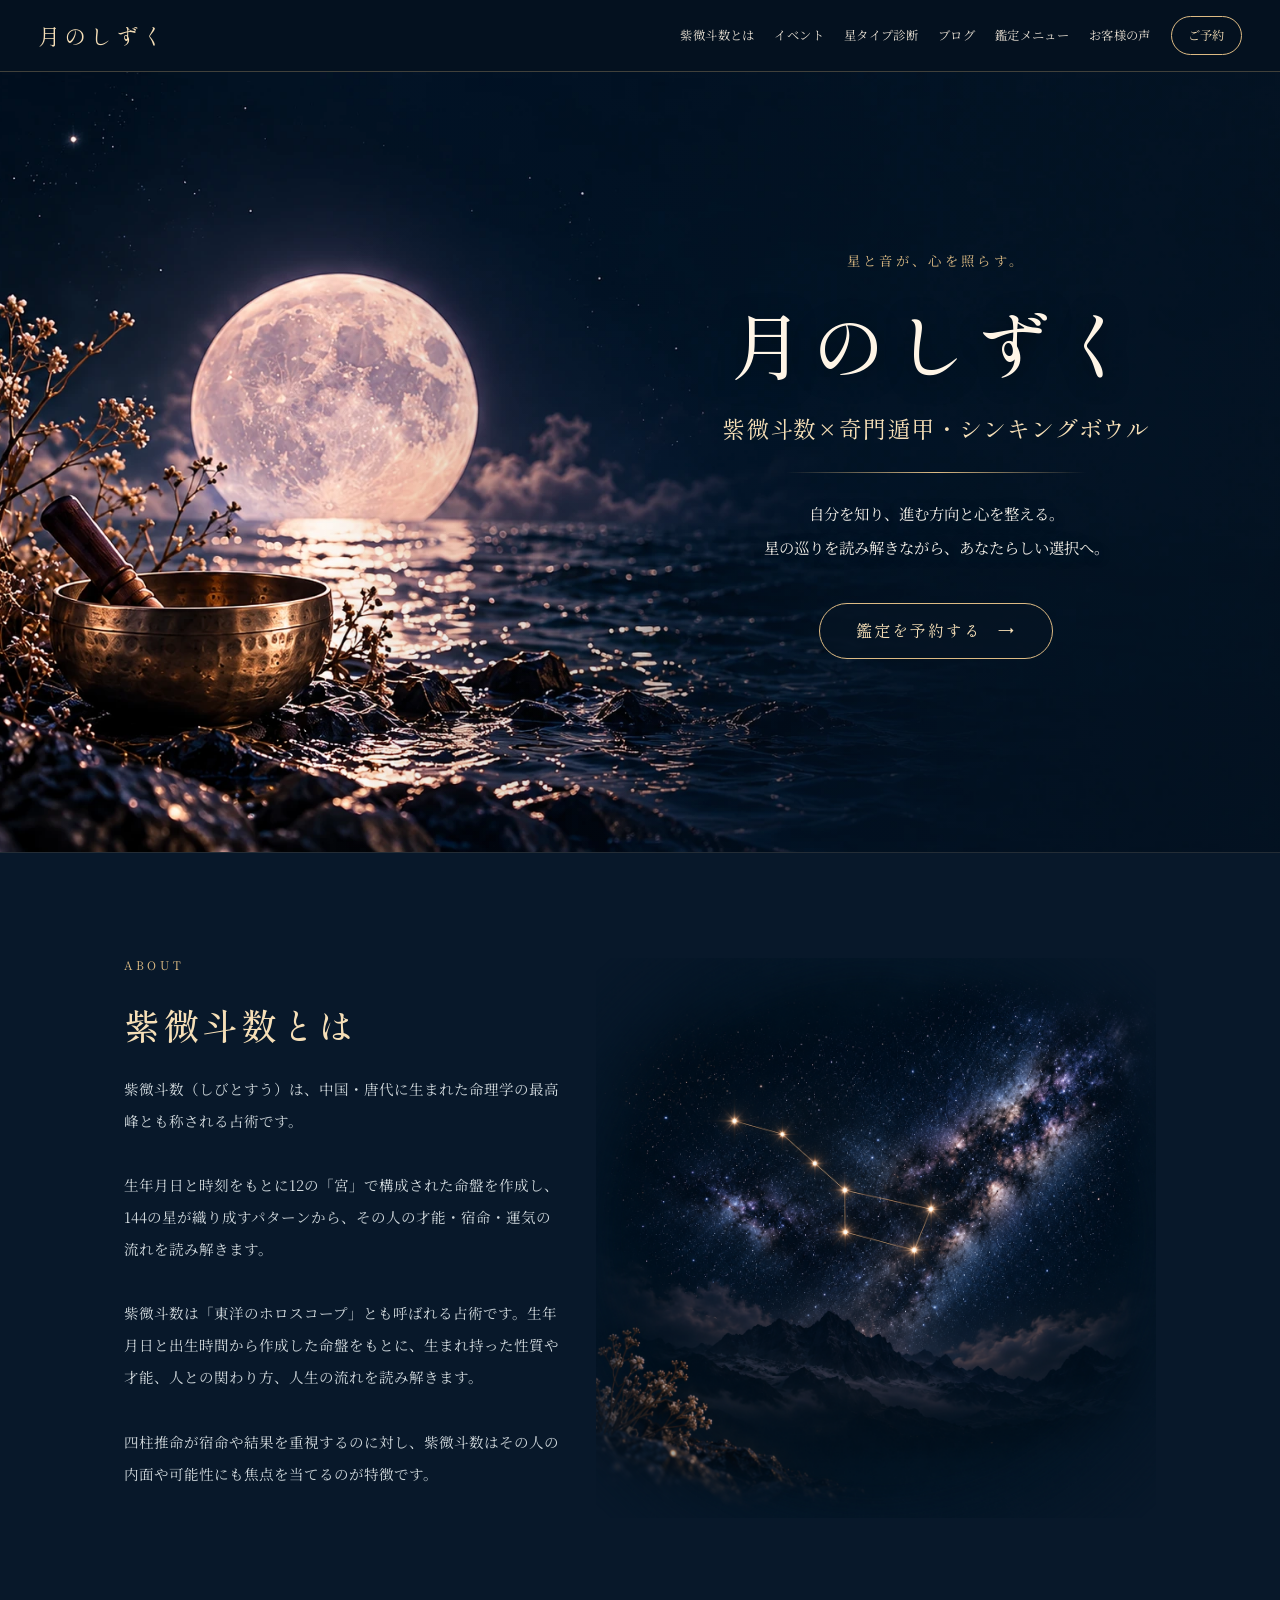
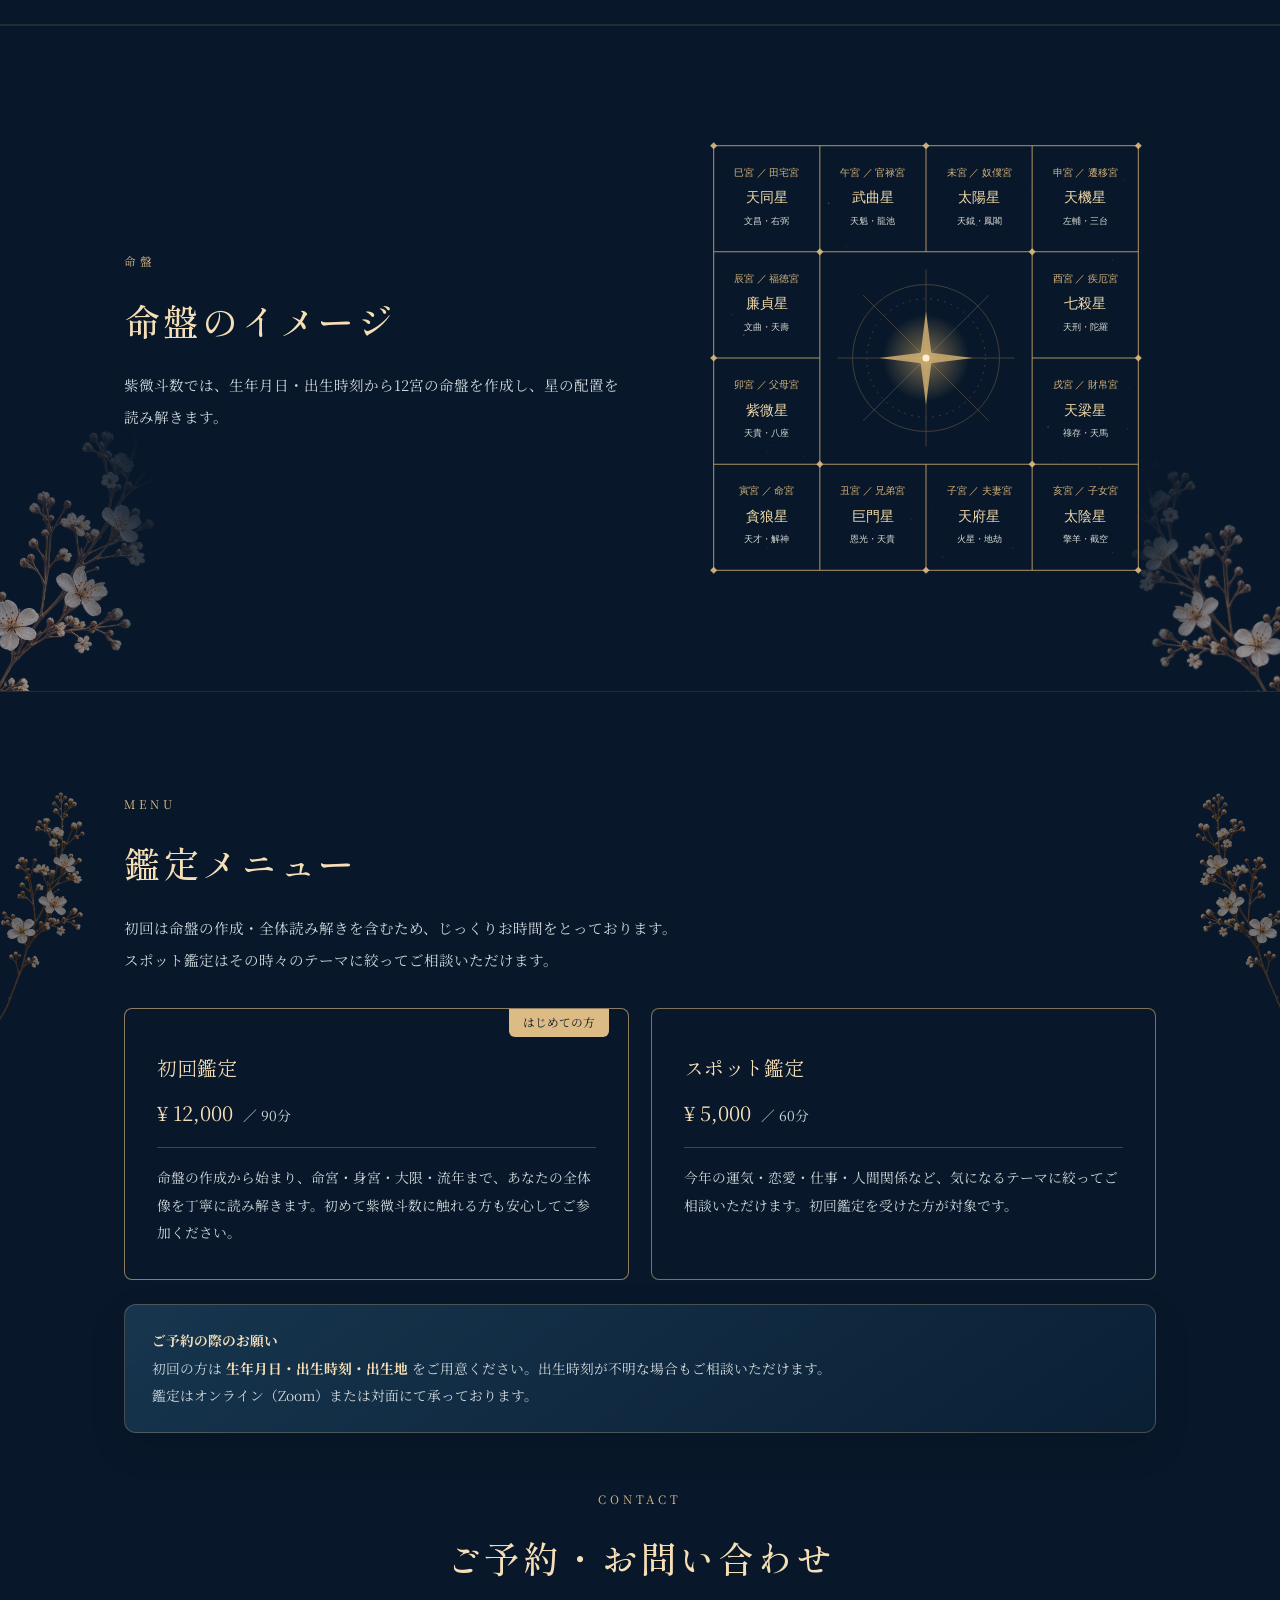
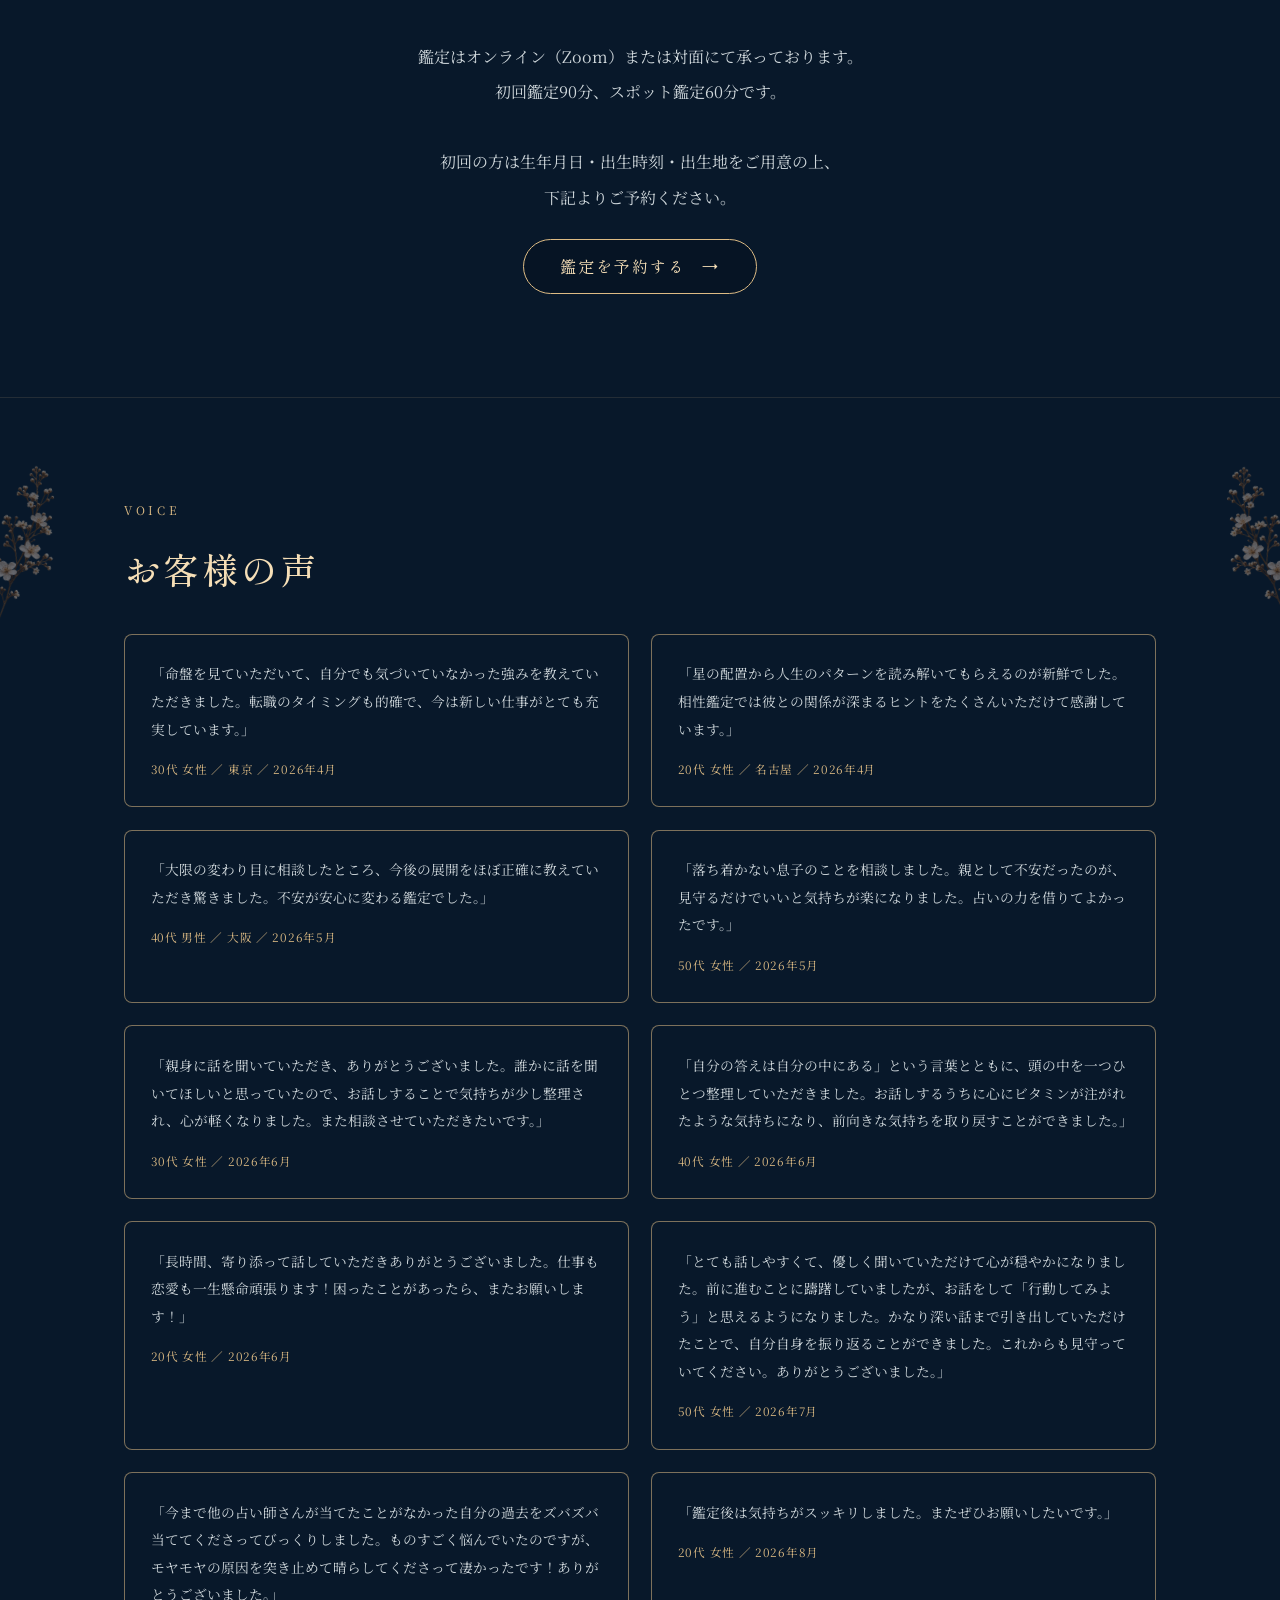
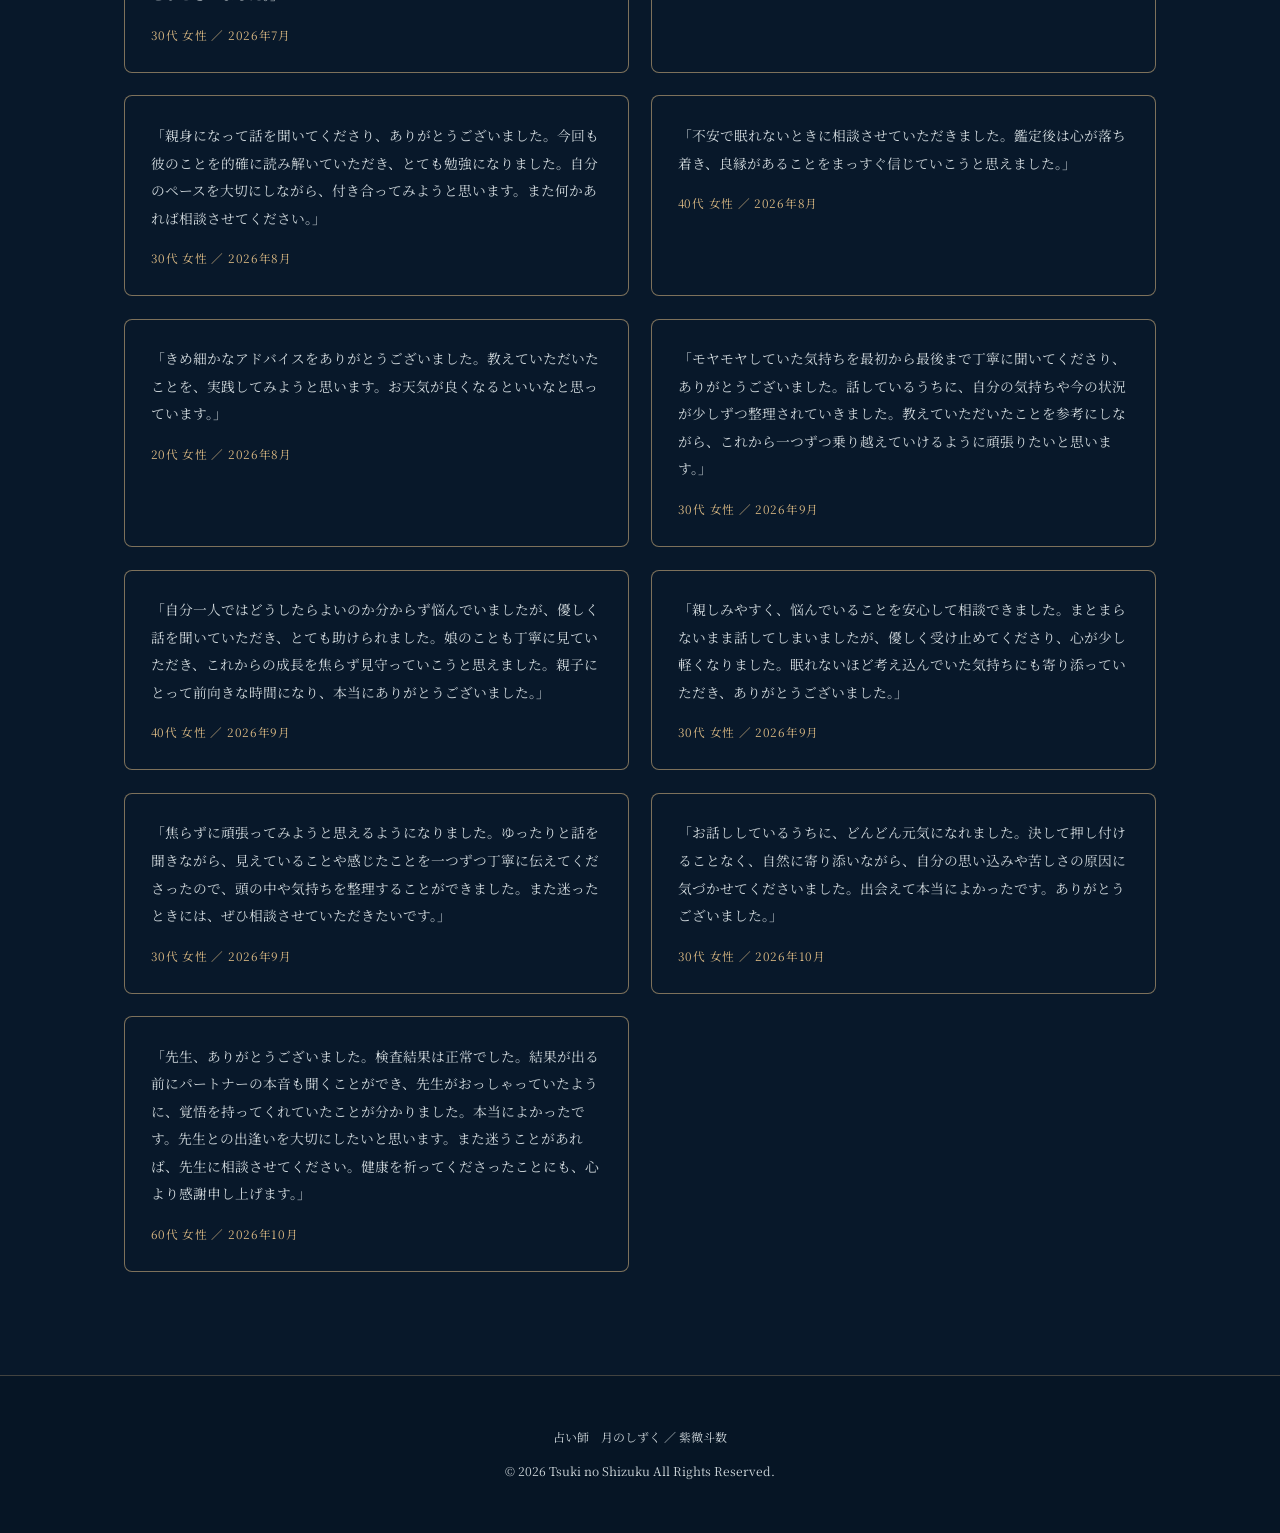
==== index.html @ 69293035 "Add files via upload" ====
<!DOCTYPE html>
<html lang="ja">
<head>
  <meta charset="UTF-8">
  <meta name="viewport" content="width=device-width, initial-scale=1.0">
  <title>月のしずく｜紫微斗数占い師</title>
  <link href="https://fonts.googleapis.com/css2?family=Noto+Serif+JP:wght@300;400;500&family=Shippori+Mincho:wght@400;500;600&display=swap" rel="stylesheet">
  <style id="existing-theme-css">

:root{--navy:#08182a;--navy-2:#0c2036;--navy-3:#102a43;--gold:#ddbb84;--gold-light:#f6dfb7;--text:#f5f1e9;--muted:#d0d8dc;--line:rgba(221,187,132,.28)}
*{box-sizing:border-box}html{scroll-behavior:smooth;scroll-padding-top:88px}body{margin:0;background:var(--navy);color:var(--text);font-family:'Noto Serif JP',serif;line-height:1.85}a{color:inherit}img{max-width:100%}
.nav{position:sticky;top:0;z-index:20;display:flex;align-items:center;justify-content:space-between;gap:2rem;padding:.85rem clamp(1rem,3vw,3.2rem);min-height:72px;background:rgba(5,17,31,.94);backdrop-filter:blur(14px);border-bottom:1px solid var(--line)}.nav-logo{flex:none;font-family:'Shippori Mincho',serif;font-size:1.38rem;letter-spacing:.18em;color:var(--gold-light);text-decoration:none}.nav-links{display:flex;gap:clamp(.7rem,1.55vw,1.8rem);align-items:center}.nav-links a{white-space:nowrap;font-size:.77rem;text-decoration:none;color:#e9e1d4;letter-spacing:.03em}.nav-links a:hover,.nav-links a:focus-visible{color:var(--gold-light)}.nav-links a:last-child{border:1px solid var(--gold);border-radius:50px;padding:.45rem 1rem;color:var(--gold-light)}
.hero{position:relative;min-height:min(780px,calc(100svh - 72px));display:flex;align-items:center;justify-content:flex-end;background:linear-gradient(90deg,transparent 25%,rgba(5,17,30,.12) 44%,rgba(5,17,30,.58) 100%),url('hero-night.webp') 36% center/cover no-repeat;background-color:var(--navy);overflow:hidden}.hero-content{position:relative;width:min(50%,750px);padding:4rem clamp(2rem,5vw,6rem) 5rem 1rem;text-align:center}.hero-eyebrow{font-size:.83rem;letter-spacing:.25em;color:var(--gold);margin:0 0 1.3rem}.site-title{font-family:'Shippori Mincho',serif;font-weight:500;font-size:clamp(2.8rem,5.7vw,5.2rem);letter-spacing:.13em;line-height:1.3;color:#fff5e6;margin:0 0 1.2rem;text-shadow:0 3px 25px rgba(0,0,0,.55)}.hero-subtitle{font-family:'Shippori Mincho',serif;font-size:clamp(1rem,1.8vw,1.5rem);letter-spacing:.04em;color:var(--gold-light);line-height:1.7;margin:0}.hero-rule{height:1px;max-width:300px;margin:1.5rem auto;background:linear-gradient(90deg,transparent,var(--gold),transparent)}.hero-copy{font-size:clamp(.86rem,1.2vw,1.03rem);color:#f3f0e9;line-height:2.2;text-shadow:0 2px 12px #08182a;margin:0}.hero-cta,.contact-btn{display:inline-flex;align-items:center;justify-content:center;gap:1rem;margin-top:2.4rem;min-height:54px;padding:.75rem 2.3rem;border:1px solid var(--gold);border-radius:40px;text-decoration:none;color:var(--gold-light);background:rgba(6,20,35,.78);font-family:'Shippori Mincho',serif;letter-spacing:.12em;transition:background .2s,transform .2s}.hero-cta:hover,.contact-btn:hover{background:#163650;transform:translateY(-2px)}
.page-band{border-top:1px solid rgba(221,187,132,.13);background:var(--navy)}.page-band:nth-of-type(odd){background:var(--navy-2)}.about-bg{border-top:1px solid var(--line);border-bottom:1px solid var(--line);background:linear-gradient(135deg,#0a1d32,#102a43 54%,#0a1d32)}.section{width:min(1080px,100%);margin:auto;padding:clamp(4rem,8vw,7rem) 1.5rem}.section-label{font-size:.73rem;text-transform:uppercase;letter-spacing:.32em;color:var(--gold);margin:0 0 .85rem}.section-title{font-family:'Shippori Mincho',serif;font-weight:500;font-size:clamp(1.6rem,3vw,2.25rem);letter-spacing:.08em;color:var(--gold-light);margin:.2rem 0 1rem}.section-lead{font-size:.91rem;line-height:2.2;color:var(--muted);margin:0 0 2rem}.section[style]{position:relative}.section>img{display:block}.page-band:first-of-type .section{text-align:center;position:relative;isolation:isolate}.page-band:first-of-type .section>img{position:absolute;inset:0;width:100%;height:100%;object-fit:cover;opacity:.16;z-index:-1}.page-band:first-of-type .section a[href*="hoshi_shindan"]{display:inline-block;border:1px solid var(--gold);border-radius:30px;padding:.8rem 2rem;color:var(--gold-light);text-decoration:none}
.about-inner{display:grid;grid-template-columns:1fr 1fr;gap:4rem;align-items:center}.about-inner img{display:block;width:min(100%,440px);margin:auto;border-radius:10px;border:1px solid var(--line);box-shadow:0 20px 50px rgba(0,0,0,.22)}.chart-figure{margin:1.7rem 0 0}.chart-figure img{display:block;width:100%;border-radius:12px;border:1px solid var(--line)}.chart-figure figcaption{font-size:.72rem;color:var(--muted);margin-top:.8rem;text-align:right}
.menu-cards,.testimonials{display:grid;grid-template-columns:repeat(2,minmax(0,1fr));gap:1.4rem}.menu-card,.testimonial,.note-box,.contact-box{background:linear-gradient(145deg,rgba(33,72,101,.62),rgba(11,34,56,.75));border:1px solid var(--line);border-radius:12px;box-shadow:0 14px 38px rgba(0,0,0,.1)}.menu-card{padding:2rem;position:relative}.menu-card.featured{border-color:rgba(221,187,132,.62)}.badge{position:absolute;top:0;right:1.2rem;background:var(--gold);color:var(--navy);padding:.2rem .85rem;border-radius:0 0 6px 6px;font-size:.73rem}.menu-icon{font-size:1.65rem}.menu-name{font-family:'Shippori Mincho',serif;color:var(--gold-light);font-size:1.25rem;margin:.5rem 0}.price-row{display:flex;align-items:baseline;gap:.6rem}.price-num{color:var(--gold-light);font-size:1.25rem}.price-time,.menu-desc,.note-box,.testimonial-text{color:var(--muted);font-size:.86rem;line-height:2}.divider-thin{height:1px;background:var(--line);margin:1rem 0}.note-box{padding:1.4rem 1.7rem;margin-top:1.5rem}.note-box strong{color:var(--gold-light)}.testimonials{margin-top:2rem}.testimonial{padding:1.6rem;border-left:2px solid var(--gold)}.testimonial-text{margin-bottom:1rem}.testimonial-author{font-size:.73rem;letter-spacing:.06em;color:var(--gold)}.contact-box{text-align:center;padding:3rem 1.5rem;margin-top:2rem}.contact-box p{color:var(--muted);line-height:2.2}.contact-btn{margin-top:.5rem}.footer{text-align:center;padding:2.4rem 1rem;background:#061525;border-top:1px solid var(--line);color:var(--muted);font-size:.75rem}
@media(max-width:1050px){.nav{display:block}.nav-links{overflow-x:auto;padding:.6rem 0 .2rem;scrollbar-width:thin}.nav-links a{font-size:.75rem}.hero{min-height:670px}.hero-content{width:54%}}
@media(max-width:700px){.nav{padding:.75rem 1rem}.nav-logo{font-size:1.1rem}.nav-links{gap:1rem}.hero{min-height:740px;align-items:flex-end;background:linear-gradient(0deg,#07192d 0%,rgba(7,25,45,.88) 28%,rgba(7,25,45,.07) 67%),url('hero-night.webp') 26% top/auto 68% no-repeat;background-color:#081a2c}.hero-content{width:100%;padding:0 1.2rem 3.2rem}.site-title{font-size:2.8rem}.hero-subtitle{font-size:1.05rem}.hero-copy br{display:none}.about-inner{grid-template-columns:1fr;gap:1rem}.menu-cards,.testimonials{grid-template-columns:1fr}.section{padding:4.5rem 1.25rem}}
@media(prefers-reduced-motion:reduce){html{scroll-behavior:auto}*,*::before,*::after{transition:none!important}}

/* Five visual anchors share the same night-blue canvas and restrained gold. */
.page-band,.page-band:nth-of-type(odd),.about-bg{background:#08182a}
.about-bg{border-top:1px solid rgba(221,187,132,.13);border-bottom:1px solid rgba(221,187,132,.13)}
.about-inner img{border:0;border-radius:0;box-shadow:none;background:transparent;
  -webkit-mask-image:radial-gradient(ellipse 70% 68% at center,#000 64%,transparent 100%);
  mask-image:radial-gradient(ellipse 70% 68% at center,#000 64%,transparent 100%)}
.meihai-art{background:transparent;border:0;box-shadow:none}
.menu-contact{margin-top:3.5rem}
.menu-contact>.section-label,.menu-contact>.section-title{text-align:center}
.menu-contact .contact-box{background:transparent;border:0;box-shadow:none;margin-top:.5rem;padding:1rem 1.5rem 0}
.menu-card{background:var(--navy);border:1px solid rgba(221,187,132,.55);border-radius:8px;box-shadow:none}
.menu-icon{display:none}
.testimonial{background:var(--navy);border:1px solid rgba(221,187,132,.55);border-radius:8px;box-shadow:none}
#menu,#voice{position:relative;isolation:isolate;overflow:hidden}
#menu .section,#voice .section{position:relative;z-index:1}
#menu::before,#menu::after,#voice::before,#voice::after{content:"";position:absolute;top:6rem;width:145px;height:230px;background:url('blog-floral-overlay.png') center bottom/contain no-repeat;opacity:.48;pointer-events:none;z-index:0}
#menu::before,#voice::before{left:-42px;transform:rotate(-14deg)}
#menu::after,#voice::after{right:-45px;transform:scaleX(-1) rotate(-12deg)}
#voice::before,#voice::after{top:4rem;width:110px;height:175px;opacity:.4}
@media(max-width:700px){.hero{background-color:#08182a}}

/* Events: same navy canvas, restrained floral edges and fine gold. */
.page-hero{position:relative;isolation:isolate;overflow:hidden;min-height:310px;display:flex;flex-direction:column;align-items:center;justify-content:center;text-align:center;padding:4rem 1.5rem 3.5rem;background:#08182a;border-bottom:1px solid rgba(221,187,132,.16)}
.page-hero::before,.page-hero::after{content:"";position:absolute;bottom:-45px;width:135px;height:205px;background:url('blog-floral-overlay.png') center bottom/contain no-repeat;opacity:.48;z-index:-1;pointer-events:none}
.page-hero::before{left:-32px;transform:rotate(-14deg)}
.page-hero::after{right:-34px;transform:scaleX(-1) rotate(-12deg)}
.page-hero .page-label{margin:0 0 .6rem;font-size:.7rem;letter-spacing:.35em;color:var(--gold)}
.page-hero .page-title{margin:0;font-family:'Shippori Mincho',serif;font-size:clamp(1.9rem,4vw,2.6rem);font-weight:500;letter-spacing:.13em;color:var(--gold-light)}
.page-divider{width:80px;height:1px;margin:1.3rem auto 0;background:linear-gradient(90deg,transparent,var(--gold),transparent)}
.idou-section,.guest-section{background:#08182a}
.idou-section{border-bottom:1px solid rgba(221,187,132,.14)}
.section-wrap{width:min(980px,100%);margin:auto;padding:clamp(3.5rem,7vw,6rem) 1.5rem}
.category-label{font-size:.75rem;letter-spacing:.2em;color:var(--gold);margin-bottom:1.1rem}
.idou-heading{font-family:'Shippori Mincho',serif;font-size:clamp(1.35rem,3vw,2rem);font-weight:500;color:var(--gold-light);margin:.2rem 0 1.2rem}
.idou-sub{color:var(--muted);font-size:.89rem;line-height:2.2;margin:0 0 2rem}
.event-card,.guest-card{position:relative;background:transparent;border:1px solid rgba(221,187,132,.55);border-radius:8px;padding:clamp(1.4rem,4vw,2.5rem);margin:0 0 2rem;box-shadow:none}
.event-card-badge{display:inline-block;padding:.2rem .8rem;border:1px solid var(--line);color:var(--gold-light);font-size:.73rem;margin-bottom:1.4rem}
.event-grid{display:grid;grid-template-columns:minmax(175px,.7fr) minmax(0,1.3fr);gap:2rem}
.event-info-title,.event-menu-title,.guest-meta .ml{font-size:.72rem;letter-spacing:.14em;color:var(--gold)}
.highlight-date{font-family:'Shippori Mincho',serif;color:var(--gold-light);font-size:clamp(1.3rem,2.8vw,1.8rem);line-height:1.75;margin-top:.5rem}
.highlight-date span{font-size:.8em}
.event-info-list{list-style:none;margin:.5rem 0 0;padding:0}
.event-info-list li,.guest-meta-item{display:flex;gap:1rem;padding:.45rem 0;border-bottom:1px solid rgba(221,187,132,.15);font-size:.83rem;line-height:1.75}
.event-info-list .label,.guest-meta .ml{min-width:4.2rem;flex:none;color:var(--gold)}
.event-info-list .value,.guest-meta .mv{color:var(--muted)}
.event-img{margin-top:1.7rem}
.event-img img{display:block;max-width:min(100%,560px);height:auto;margin:auto;border:0}
.contact-row{display:flex;flex-wrap:wrap;gap:1.4rem;margin-top:2rem;border-top:1px solid var(--line);padding-top:1.3rem}
.contact-item{display:flex;flex-direction:column;gap:.15rem;font-size:.83rem;overflow-wrap:anywhere}
.ci-label{color:var(--gold);font-size:.68rem;letter-spacing:.14em}
.contact-item a{color:var(--gold-light)}
.guest-event-name{font-family:'Shippori Mincho',serif;font-size:clamp(1.18rem,2.4vw,1.55rem);color:var(--gold-light);line-height:1.6}
.guest-event-sub{font-size:.8rem;color:var(--muted);margin:.3rem 0 1.4rem}
.guest-meta{display:grid;grid-template-columns:repeat(2,minmax(0,1fr));gap:0 2rem;margin-bottom:1.4rem}
.event-menu-box{border-top:1px solid rgba(221,187,132,.33);border-bottom:1px solid rgba(221,187,132,.33);padding:1rem 0;margin:1.5rem 0}
.event-menu-title{margin-bottom:.65rem}
.event-menu-row{display:flex;align-items:baseline;justify-content:space-between;gap:1rem;padding:.42rem 0;border-top:1px solid rgba(221,187,132,.12);font-size:.85rem;color:var(--muted)}
.event-menu-row span:last-child{white-space:nowrap;color:var(--gold-light)}
.event-menu-row.highlight span{color:var(--gold-light)}
@media(max-width:700px){#menu::before,#menu::after,#voice::before,#voice::after{width:75px;height:120px;top:5rem;opacity:.34}#menu::before,#voice::before{left:-35px}#menu::after,#voice::after{right:-35px}.page-hero{min-height:245px}.page-hero::before,.page-hero::after{width:75px;height:120px;bottom:-25px;opacity:.34}.event-grid,.guest-meta{grid-template-columns:1fr}.event-grid{gap:1.4rem}.guest-meta-item{padding:.35rem 0}.event-menu-row{font-size:.78rem}}

/* ブログ用 */
.insta-banner{max-width:860px;margin:0 auto 2rem;padding:0}.insta-inner{display:flex;align-items:center;justify-content:space-between;border:1px solid var(--line);background:rgba(221,187,132,.04);padding:1rem 1.5rem;gap:1rem;border-radius:8px}.insta-left{display:flex;align-items:center;gap:1rem}.insta-icon{font-size:1.4rem}.insta-text strong{color:var(--gold-light);font-size:.85rem;display:block;margin-bottom:.2rem}.insta-text p{font-size:.78rem;color:var(--muted);line-height:1.7;margin:0}.insta-btn{display:inline-block;padding:.5rem 1.2rem;border:1px solid var(--gold);border-radius:30px;color:var(--gold-light);font-family:'Shippori Mincho',serif;font-size:.75rem;letter-spacing:.15em;text-decoration:none;white-space:nowrap;background:rgba(221,187,132,.06);transition:all .3s}.insta-btn:hover{background:rgba(221,187,132,.15)}.insta-sub{margin-top:.8rem;padding:.8rem 1.5rem;border:1px solid var(--line);border-top:none;background:rgba(221,187,132,.03);border-radius:0 0 8px 8px;font-size:.72rem;color:rgba(208,216,220,.6)}.insta-sub a{color:rgba(221,187,132,.6);text-decoration:none}.insta-sub a:hover{color:var(--gold)}
.articles{max-width:860px;margin:0 auto;padding:0 0 clamp(4rem,8vw,6rem)}.article-card{border-bottom:1px solid rgba(221,187,132,.13);padding:2.2rem 0;cursor:pointer;transition:all .3s;display:grid;grid-template-columns:1fr auto;gap:1rem;align-items:start}.article-card:first-child{border-top:1px solid rgba(221,187,132,.13)}.article-card:hover .card-title{color:var(--gold-light)}.article-card:hover .card-arrow{opacity:1;transform:translateX(4px)}.card-no{font-size:.65rem;color:var(--gold);letter-spacing:.3em;margin-bottom:.6rem}.card-title{font-family:'Shippori Mincho',serif;font-size:clamp(1rem,2.5vw,1.15rem);color:var(--muted);letter-spacing:.08em;margin-bottom:.7rem;transition:color .3s;line-height:1.6}.card-excerpt{font-size:.8rem;line-height:2;color:rgba(208,216,220,.7)}.card-arrow{font-size:1rem;color:var(--gold);opacity:.4;transition:all .3s;margin-top:.4rem}.card-tag{display:inline-block;font-size:.6rem;letter-spacing:.15em;color:var(--gold);border:1px solid rgba(221,187,132,.3);padding:2px 8px;margin-right:4px;margin-top:.8rem;border-radius:3px}
.article-page{max-width:680px;margin:0 auto;padding:3rem 1.5rem clamp(4rem,8vw,6rem)}.back-btn{display:inline-flex;align-items:center;gap:.4rem;font-size:.75rem;color:var(--gold);letter-spacing:.15em;cursor:pointer;margin-bottom:3rem;border:none;background:none}.article-no{font-size:.65rem;color:var(--gold);letter-spacing:.35em;margin-bottom:1rem}.article-title{font-family:'Shippori Mincho',serif;font-size:clamp(1.3rem,4vw,1.8rem);color:var(--gold-light);letter-spacing:.1em;line-height:1.6;margin-bottom:1rem;font-weight:500}.article-date{font-size:.7rem;color:rgba(221,187,132,.6);letter-spacing:.2em;margin-bottom:3rem;padding-bottom:2rem;border-bottom:1px solid rgba(221,187,132,.15)}.article-body h2{font-family:'Shippori Mincho',serif;font-size:1.05rem;color:var(--gold-light);letter-spacing:.08em;margin:2.5rem 0 1rem;font-weight:500;padding-left:.8rem;border-left:2px solid var(--gold)}.article-body p{font-size:.88rem;line-height:2.4;color:var(--muted);margin-bottom:1rem}.item{margin-bottom:1.5rem}.item-no{font-size:.72rem;color:var(--gold);letter-spacing:.15em;margin-bottom:.3rem}.item-title{font-family:'Shippori Mincho',serif;font-size:.95rem;color:var(--gold-light);margin-bottom:.5rem}.article-footer{margin-top:4rem;padding-top:2rem;border-top:1px solid rgba(221,187,132,.15)}.article-tags span{display:inline-block;font-size:.6rem;letter-spacing:.15em;color:var(--gold);border:1px solid rgba(221,187,132,.3);padding:3px 10px;margin-right:6px;margin-bottom:1.5rem;border-radius:3px}.next-article{background:rgba(221,187,132,.04);border:1px solid var(--line);border-radius:8px;padding:1.5rem;cursor:pointer;transition:all .3s;margin-bottom:2rem}.next-article:hover{background:rgba(221,187,132,.08)}.next-label{font-size:.62rem;color:var(--gold);letter-spacing:.3em;margin-bottom:.5rem}.next-title{font-family:'Shippori Mincho',serif;font-size:.95rem;color:var(--muted)}.cta-box{text-align:center;border:1px solid var(--line);padding:2rem;background:rgba(221,187,132,.03);border-radius:8px}.cta-box p{font-size:.82rem;color:var(--muted);line-height:2;margin-bottom:1.2rem}.cta-btn{display:inline-block;padding:.75rem 2rem;border:1px solid var(--gold);border-radius:30px;color:var(--gold-light);font-family:'Shippori Mincho',serif;font-size:.82rem;letter-spacing:.2em;text-decoration:none;background:rgba(221,187,132,.06);transition:all .3s}.cta-btn:hover{background:rgba(221,187,132,.15)}
/* 予約フォーム用 */
.wrap{max-width:660px;margin:0 auto;padding:clamp(3rem,6vw,5rem) 1.5rem clamp(4rem,8vw,6rem)}.page-label{font-size:.7rem;letter-spacing:.5em;color:var(--gold);text-transform:uppercase;margin-bottom:1rem}.page-title{font-family:'Shippori Mincho',serif;font-size:clamp(1.4rem,4vw,2rem);color:var(--gold-light);letter-spacing:.1em;margin-bottom:.8rem}.divider-form{width:60px;height:1px;background:linear-gradient(to right,var(--gold),transparent);margin:1.5rem 0 2rem}.page-desc{font-size:.85rem;line-height:2.2;color:var(--muted);margin-bottom:2.5rem}
.form-group{margin-bottom:1.8rem}.form-label{display:block;font-size:.78rem;color:var(--gold);letter-spacing:.2em;margin-bottom:.6rem}.required{color:#e07070;font-size:.65rem;margin-left:.4rem}.form-input,.form-select,.form-textarea{width:100%;background:rgba(255,255,255,.03);border:1px solid rgba(221,187,132,.22);color:var(--text);font-family:'Noto Serif JP',serif;font-size:.88rem;padding:.9rem 1rem;outline:none;transition:border-color .3s;-webkit-appearance:none;border-radius:4px}.form-input:focus,.form-select:focus,.form-textarea:focus{border-color:var(--gold)}.form-textarea{resize:vertical;min-height:120px;line-height:1.8}.form-note{font-size:.72rem;color:rgba(208,216,220,.6);margin-top:.6rem;letter-spacing:.05em}
.radio-group{display:flex;gap:1rem;flex-wrap:wrap}.radio-label{display:flex;align-items:center;gap:.5rem;cursor:pointer;font-size:.85rem;color:var(--muted)}.radio-label input{display:none}.radio-custom{width:16px;height:16px;border:1px solid rgba(221,187,132,.4);border-radius:50%;position:relative;flex-shrink:0;transition:border-color .3s}.radio-label input:checked + .radio-custom{border-color:var(--gold)}.radio-label input:checked + .radio-custom::after{content:'';position:absolute;top:3px;left:3px;width:8px;height:8px;background:var(--gold);border-radius:50%}.radio-label input:checked ~ span{color:var(--gold-light)}
.birth-grid{display:grid;grid-template-columns:1fr 1fr 1fr;gap:.8rem}
.submit-btn{width:100%;padding:1.1rem;border:1px solid var(--gold);border-radius:40px;background:rgba(221,187,132,.08);color:var(--gold-light);font-family:'Shippori Mincho',serif;font-size:.95rem;letter-spacing:.25em;cursor:pointer;transition:all .3s}.submit-btn:hover{background:rgba(221,187,132,.18);transform:translateY(-1px)}.submit-btn:disabled{opacity:.6;cursor:not-allowed}

</style>
  <style>
    .meihai-art { display: block; width: 100%; height: auto; background: transparent; margin: 1.5rem 0 .5rem; }
  </style>
  <style>
    .meihai-grid .cell-palace { color: #d9b979; }
    .meihai-grid .main-star,
    .meihai-grid .center-logo-text { color: #f0d8a8; }
  </style>

  <style id="hero-image-fix">
    .hero { background-image: linear-gradient(90deg, transparent 25%, rgba(5,17,30,.12) 44%, rgba(5,17,30,.58) 100%), url("hero-night.webp") !important; }
  </style>
  <style id="meihai-layout-only">
    #meihai { position: relative; overflow: hidden; background: #08182a; }
    #meihai::before, #meihai::after { content: ""; position: absolute; bottom: -105px; background: url('blog-floral-overlay.png') center / contain no-repeat; opacity: .58; mix-blend-mode: screen; -webkit-mask-image: radial-gradient(ellipse at bottom, #000 32%, transparent 78%); mask-image: radial-gradient(ellipse at bottom, #000 32%, transparent 78%); pointer-events: none; }
    #meihai::before { left: -105px; width: 290px; height: 410px; }
    #meihai::after { right: -80px; width: 255px; height: 365px; transform: scaleX(-1); }
    @media (max-width: 700px) { #meihai::before { left: -65px; width: 150px; height: 230px; bottom: -65px; } #meihai::after { right: -60px; width: 135px; height: 210px; bottom: -65px; } }
    #meihai .meihai-layout { display: grid; grid-template-columns: minmax(0, 1fr) minmax(300px, 460px); gap: clamp(2rem, 6vw, 5rem); align-items: center; position: relative; z-index: 1; }
    #meihai .meihai-copy { max-width: 500px; }
    #meihai .meihai-art { display: block; width: 100%; max-width: 460px; height: auto; margin: 0; border: 0; box-shadow: none; background: transparent; }
    @media (max-width: 700px) { #meihai .meihai-layout { grid-template-columns: 1fr; gap: 1.3rem; } #meihai .meihai-art { width: min(100%, 430px); margin: 0 auto; } }
  </style>
  <style id="hokuto-size-only">
    @media (min-width:701px) {
      .about-inner { grid-template-columns:minmax(0,.88fr) minmax(0,1.12fr); gap:2rem; }
      .about-inner img { width:100%; max-width:600px; }
    }
    @media (max-width:700px) { .about-inner img { width:min(100%,520px); } }
  </style>
</head>
<body>

<nav class="nav">
  <a class="nav-logo" href="index.html">月のしずく</a>
  <div class="nav-links">
    <a href="#about">紫微斗数とは</a>
    <a href="event.html">イベント</a>
    <a href="hoshi_shindan.html">星タイプ診断</a>
    <a href="blog.html">ブログ</a>
    <a href="#menu">鑑定メニュー</a>
    <a href="#voice">お客様の声</a>
    <a href="yoyaku.html">ご予約</a>
  </div>
</nav>

<section class="hero"><div class="hero-content"><p class="hero-eyebrow">星と音が、心を照らす。</p><h1 class="site-title">月のしずく</h1><p class="hero-subtitle">紫微斗数×奇門遁甲・シンキングボウル</p><div class="hero-rule" aria-hidden="true"></div><p class="hero-copy">自分を知り、進む方向と心を整える。<br>星の巡りを読み解きながら、あなたらしい選択へ。</p><a class="hero-cta" href="yoyaku.html">鑑定を予約する <span aria-hidden="true">→</span></a></div></section>

<div class="page-band" hidden></div>

<div class="about-bg" id="about">
  <div class="section about-inner">
    <div>
      <p class="section-label">About</p>
      <h2 class="section-title">紫微斗数とは</h2>
      <p class="section-lead">紫微斗数（しびとすう）は、中国・唐代に生まれた命理学の最高峰とも称される占術です。<br><br>生年月日と時刻をもとに12の「宮」で構成された命盤を作成し、144の星が織り成すパターンから、その人の才能・宿命・運気の流れを読み解きます。<br><br>紫微斗数は「東洋のホロスコープ」とも呼ばれる占術です。生年月日と出生時間から作成した命盤をもとに、生まれ持った性質や才能、人との関わり方、人生の流れを読み解きます。<br><br>四柱推命が宿命や結果を重視するのに対し、紫微斗数はその人の内面や可能性にも焦点を当てるのが特徴です。</p>
    </div>
    <div>
      <img src="hokuto-star-v2.png" alt="紺色の夜空に描かれた北斗星の装飾画像" loading="lazy">
    </div>
  </div>
</div>

<div class="page-band" id="meihai">
  <div class="section meihai-layout">
    <div class="meihai-copy">
      <p class="section-label">命盤</p>
      <h2 class="section-title">命盤のイメージ</h2>
      <p class="section-lead">紫微斗数では、生年月日・出生時刻から12宮の命盤を作成し、星の配置を読み解きます。</p>
    </div>
    <img class="meihai-art" src="meihai-ornate.svg" alt="月のしずく 紫微斗数の12宮命盤イメージ" loading="lazy">
  </div>
</div>

<div id="menu" class="page-band">
  <div class="section">
    <p class="section-label">Menu</p>
    <h2 class="section-title">鑑定メニュー</h2>
    <p class="section-lead">初回は命盤の作成・全体読み解きを含むため、じっくりお時間をとっております。<br>スポット鑑定はその時々のテーマに絞ってご相談いただけます。</p>
    <div class="menu-cards">
      <div class="menu-card featured">
        <div class="badge">はじめての方</div>
        <div class="menu-icon">🌙</div>
        <div class="menu-name">初回鑑定</div>
        <div class="price-row"><span class="price-num highlight">¥ 12,000</span><span class="price-time">／ 90分</span></div>
        <div class="divider-thin"></div>
        <div class="menu-desc">命盤の作成から始まり、命宮・身宮・大限・流年まで、あなたの全体像を丁寧に読み解きます。初めて紫微斗数に触れる方も安心してご参加ください。</div>
      </div>
      <div class="menu-card">
        <div class="menu-icon">✨</div>
        <div class="menu-name">スポット鑑定</div>
        <div class="price-row"><span class="price-num">¥ 5,000</span><span class="price-time">／ 60分</span></div>
        <div class="divider-thin"></div>
        <div class="menu-desc">今年の運気・恋愛・仕事・人間関係など、気になるテーマに絞ってご相談いただけます。初回鑑定を受けた方が対象です。</div>
      </div>
    </div>
    <div class="note-box">
      <strong>ご予約の際のお願い</strong><br>
      初回の方は <strong>生年月日・出生時刻・出生地</strong> をご用意ください。出生時刻が不明な場合もご相談いただけます。<br>
      鑑定はオンライン（Zoom）または対面にて承っております。
    </div>
    <div id="contact" class="menu-contact">
      <p class="section-label">Contact</p>
      <h2 class="section-title">ご予約・お問い合わせ</h2>
    <div class="contact-box">
      <p>鑑定はオンライン（Zoom）または対面にて承っております。<br>初回鑑定90分、スポット鑑定60分です。<br><br>初回の方は生年月日・出生時刻・出生地をご用意の上、<br>下記よりご予約ください。</p>
      <a class="contact-btn" href="yoyaku.html">鑑定を予約する <span aria-hidden="true">→</span></a>
    </div>
    </div>
  </div>
</div>

<div id="voice" class="page-band">
  <div class="section">
    <p class="section-label">Voice</p>
    <h2 class="section-title">お客様の声</h2>
    <div class="testimonials">
      <div class="testimonial">
        <div class="testimonial-text">「命盤を見ていただいて、自分でも気づいていなかった強みを教えていただきました。転職のタイミングも的確で、今は新しい仕事がとても充実しています。」</div>
        <div class="testimonial-author">30代 女性 ／ 東京 ／ 2026年4月</div>
      </div>
      <div class="testimonial">
        <div class="testimonial-text">「星の配置から人生のパターンを読み解いてもらえるのが新鮮でした。相性鑑定では彼との関係が深まるヒントをたくさんいただけて感謝しています。」</div>
        <div class="testimonial-author">20代 女性 ／ 名古屋 ／ 2026年4月</div>
      </div>
      <div class="testimonial">
        <div class="testimonial-text">「大限の変わり目に相談したところ、今後の展開をほぼ正確に教えていただき驚きました。不安が安心に変わる鑑定でした。」</div>
        <div class="testimonial-author">40代 男性 ／ 大阪 ／ 2026年5月</div>
      </div>
      <div class="testimonial">
        <div class="testimonial-text">「落ち着かない息子のことを相談しました。親として不安だったのが、見守るだけでいいと気持ちが楽になりました。占いの力を借りてよかったです。」</div>
        <div class="testimonial-author">50代 女性 ／ 2026年5月</div>
      </div>
      <div class="testimonial">
        <div class="testimonial-text">「親身に話を聞いていただき、ありがとうございました。誰かに話を聞いてほしいと思っていたので、お話しすることで気持ちが少し整理され、心が軽くなりました。また相談させていただきたいです。」</div>
        <div class="testimonial-author">30代 女性 ／ 2026年6月</div>
      </div>
      <div class="testimonial">
        <div class="testimonial-text">「自分の答えは自分の中にある」という言葉とともに、頭の中を一つひとつ整理していただきました。お話しするうちに心にビタミンが注がれたような気持ちになり、前向きな気持ちを取り戻すことができました。」</div>
        <div class="testimonial-author">40代 女性 ／ 2026年6月</div>
      </div>
      <div class="testimonial">
        <div class="testimonial-text">「長時間、寄り添って話していただきありがとうございました。仕事も恋愛も一生懸命頑張ります！困ったことがあったら、またお願いします！」</div>
        <div class="testimonial-author">20代 女性 ／ 2026年6月</div>
      </div>
      <div class="testimonial">
        <div class="testimonial-text">「とても話しやすくて、優しく聞いていただけて心が穏やかになりました。前に進むことに躊躇していましたが、お話をして「行動してみよう」と思えるようになりました。かなり深い話まで引き出していただけたことで、自分自身を振り返ることができました。これからも見守っていてください。ありがとうございました。」</div>
        <div class="testimonial-author">50代 女性 ／ 2026年7月</div>
      </div>
      <div class="testimonial">
        <div class="testimonial-text">「今まで他の占い師さんが当てたことがなかった自分の過去をズバズバ当ててくださってびっくりしました。ものすごく悩んでいたのですが、モヤモヤの原因を突き止めて晴らしてくださって凄かったです！ありがとうございました。」</div>
        <div class="testimonial-author">30代 女性 ／ 2026年7月</div>
      </div>
      <div class="testimonial">
        <div class="testimonial-text">「鑑定後は気持ちがスッキリしました。またぜひお願いしたいです。」</div>
        <div class="testimonial-author">20代 女性 ／ 2026年8月</div>
      </div>
      <div class="testimonial">
        <div class="testimonial-text">「親身になって話を聞いてくださり、ありがとうございました。今回も彼のことを的確に読み解いていただき、とても勉強になりました。自分のペースを大切にしながら、付き合ってみようと思います。また何かあれば相談させてください。」</div>
        <div class="testimonial-author">30代 女性 ／ 2026年8月</div>
      </div>
      <div class="testimonial">
        <div class="testimonial-text">「不安で眠れないときに相談させていただきました。鑑定後は心が落ち着き、良縁があることをまっすぐ信じていこうと思えました。」</div>
        <div class="testimonial-author">40代 女性 ／ 2026年8月</div>
      </div>
      <div class="testimonial">
        <div class="testimonial-text">「きめ細かなアドバイスをありがとうございました。教えていただいたことを、実践してみようと思います。お天気が良くなるといいなと思っています。」</div>
        <div class="testimonial-author">20代 女性 ／ 2026年8月</div>
      </div>
      <div class="testimonial">
        <div class="testimonial-text">「モヤモヤしていた気持ちを最初から最後まで丁寧に聞いてくださり、ありがとうございました。話しているうちに、自分の気持ちや今の状況が少しずつ整理されていきました。教えていただいたことを参考にしながら、これから一つずつ乗り越えていけるように頑張りたいと思います。」</div>
        <div class="testimonial-author">30代 女性 ／ 2026年9月</div>
      </div>
      <div class="testimonial">
        <div class="testimonial-text">「自分一人ではどうしたらよいのか分からず悩んでいましたが、優しく話を聞いていただき、とても助けられました。娘のことも丁寧に見ていただき、これからの成長を焦らず見守っていこうと思えました。親子にとって前向きな時間になり、本当にありがとうございました。」</div>
        <div class="testimonial-author">40代 女性 ／ 2026年9月</div>
      </div>
      <div class="testimonial">
        <div class="testimonial-text">「親しみやすく、悩んでいることを安心して相談できました。まとまらないまま話してしまいましたが、優しく受け止めてくださり、心が少し軽くなりました。眠れないほど考え込んでいた気持ちにも寄り添っていただき、ありがとうございました。」</div>
        <div class="testimonial-author">30代 女性 ／ 2026年9月</div>
      </div>
      <div class="testimonial">
        <div class="testimonial-text">「焦らずに頑張ってみようと思えるようになりました。ゆったりと話を聞きながら、見えていることや感じたことを一つずつ丁寧に伝えてくださったので、頭の中や気持ちを整理することができました。また迷ったときには、ぜひ相談させていただきたいです。」</div>
        <div class="testimonial-author">30代 女性 ／ 2026年9月</div>
      </div>
      <div class="testimonial">
        <div class="testimonial-text">「お話ししているうちに、どんどん元気になれました。決して押し付けることなく、自然に寄り添いながら、自分の思い込みや苦しさの原因に気づかせてくださいました。出会えて本当によかったです。ありがとうございました。」</div>
        <div class="testimonial-author">30代 女性 ／ 2026年10月</div>
      </div>
      <div class="testimonial">
        <div class="testimonial-text">「先生、ありがとうございました。検査結果は正常でした。結果が出る前にパートナーの本音も聞くことができ、先生がおっしゃっていたように、覚悟を持ってくれていたことが分かりました。本当によかったです。先生との出逢いを大切にしたいと思います。また迷うことがあれば、先生に相談させてください。健康を祈ってくださったことにも、心より感謝申し上げます。」</div>
        <div class="testimonial-author">60代 女性 ／ 2026年10月</div>
      </div>
    </div>
  </div>
</div>


<footer class="footer">
  <p>占い師　月のしずく ／ 紫微斗数</p>
  <p>© 2026 Tsuki no Shizuku All Rights Reserved.</p>
</footer>

</body>
</html>
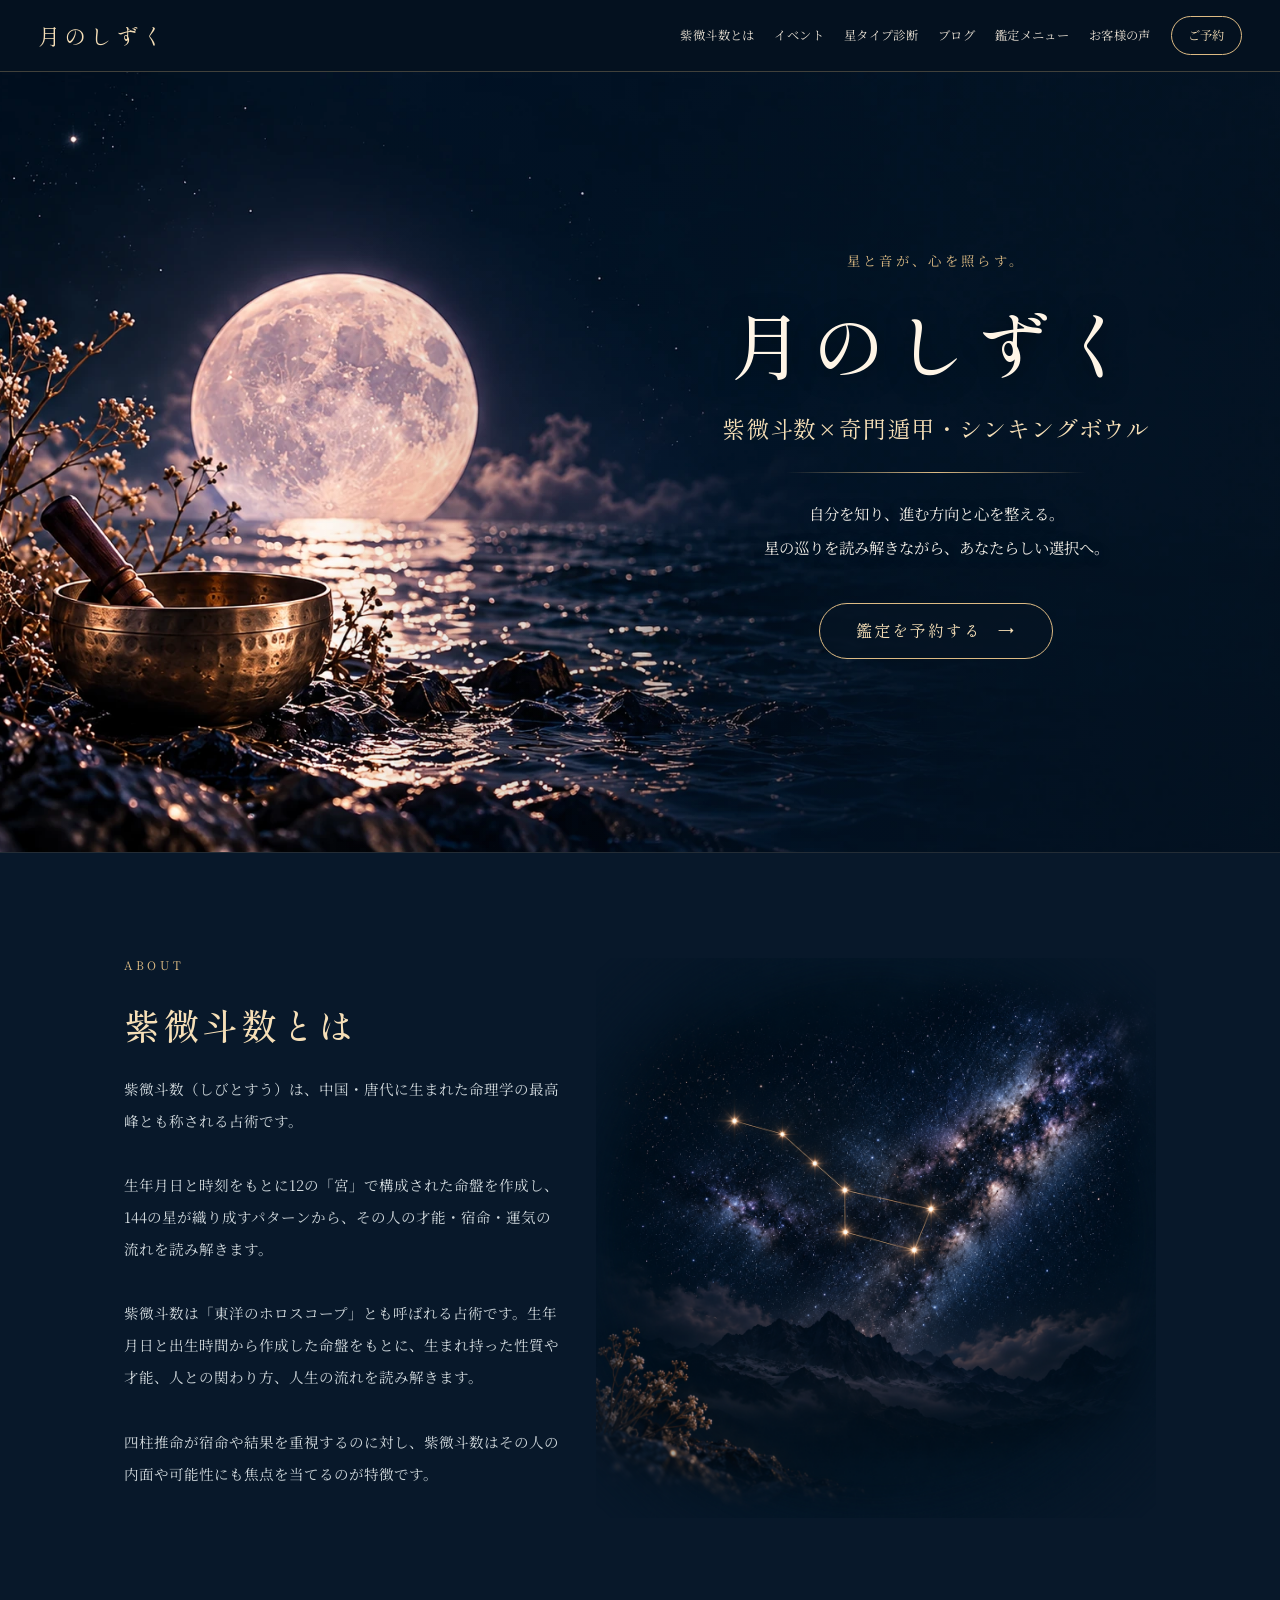
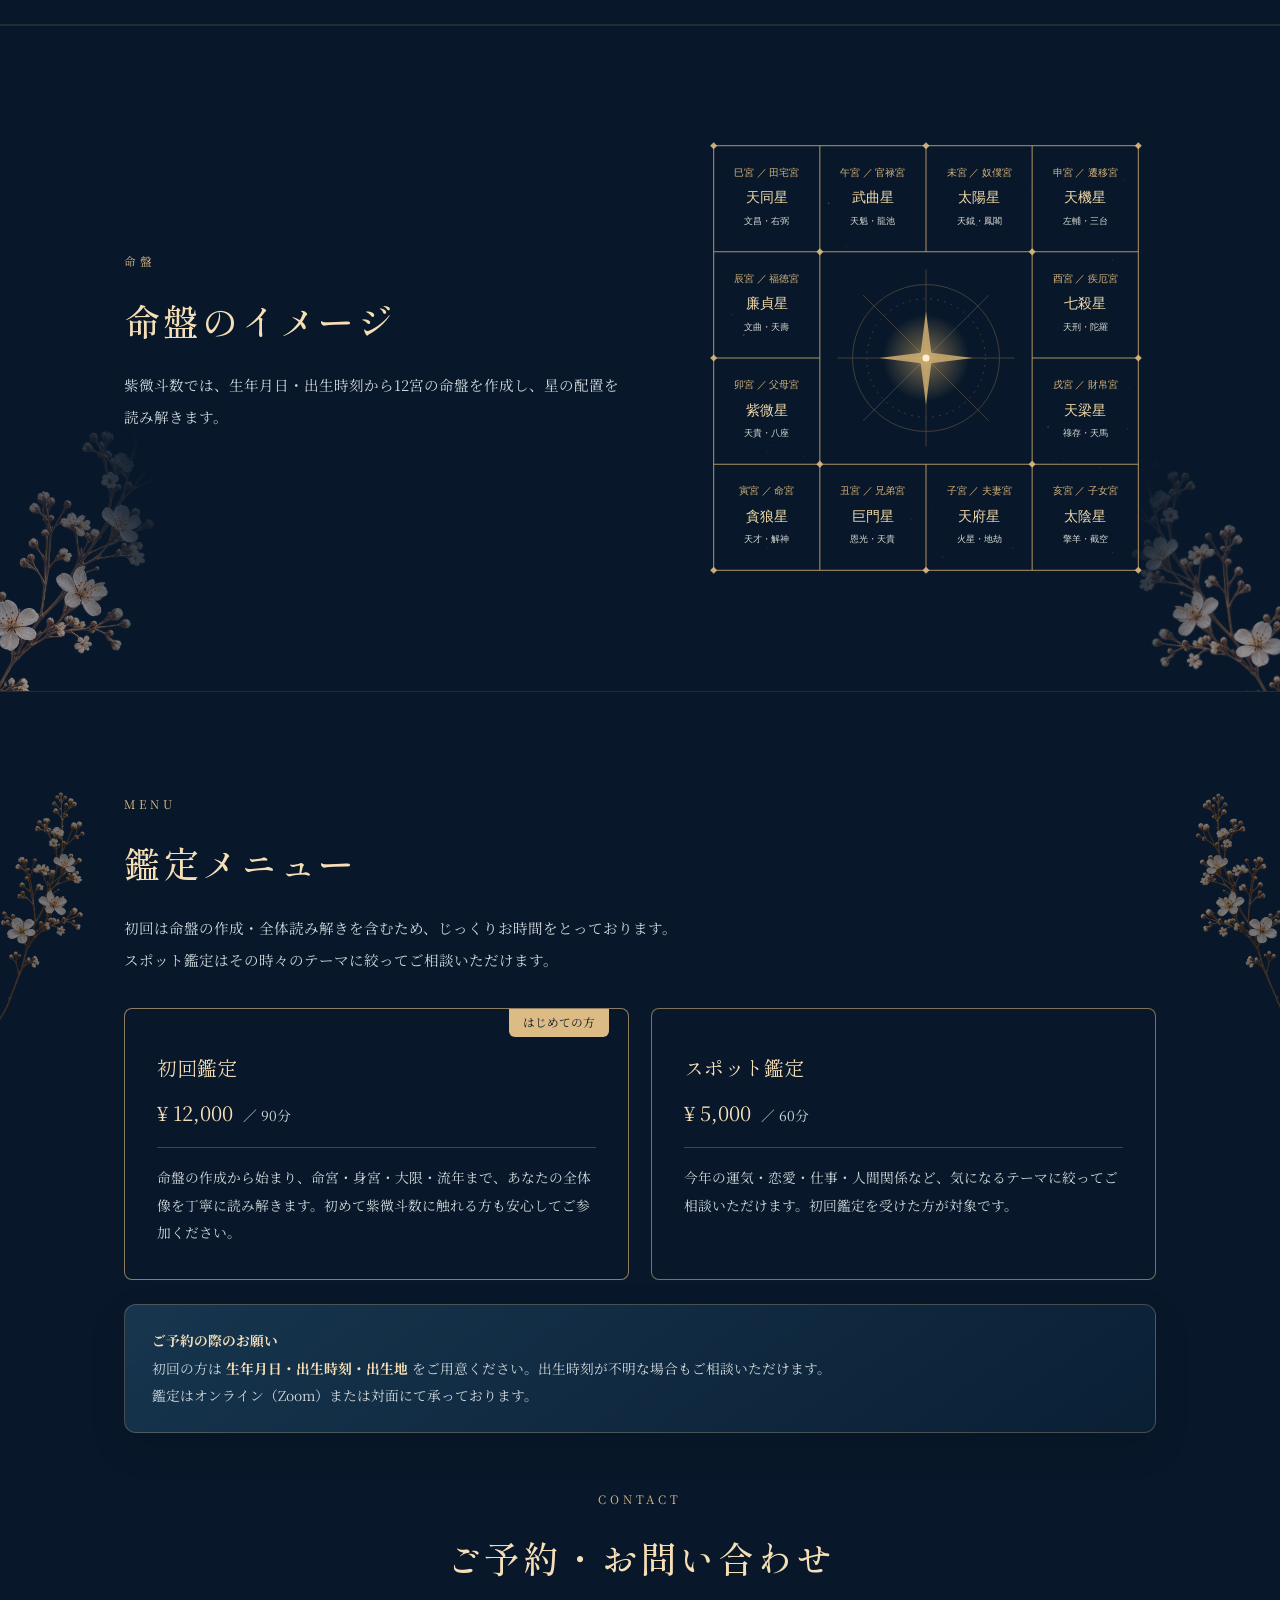
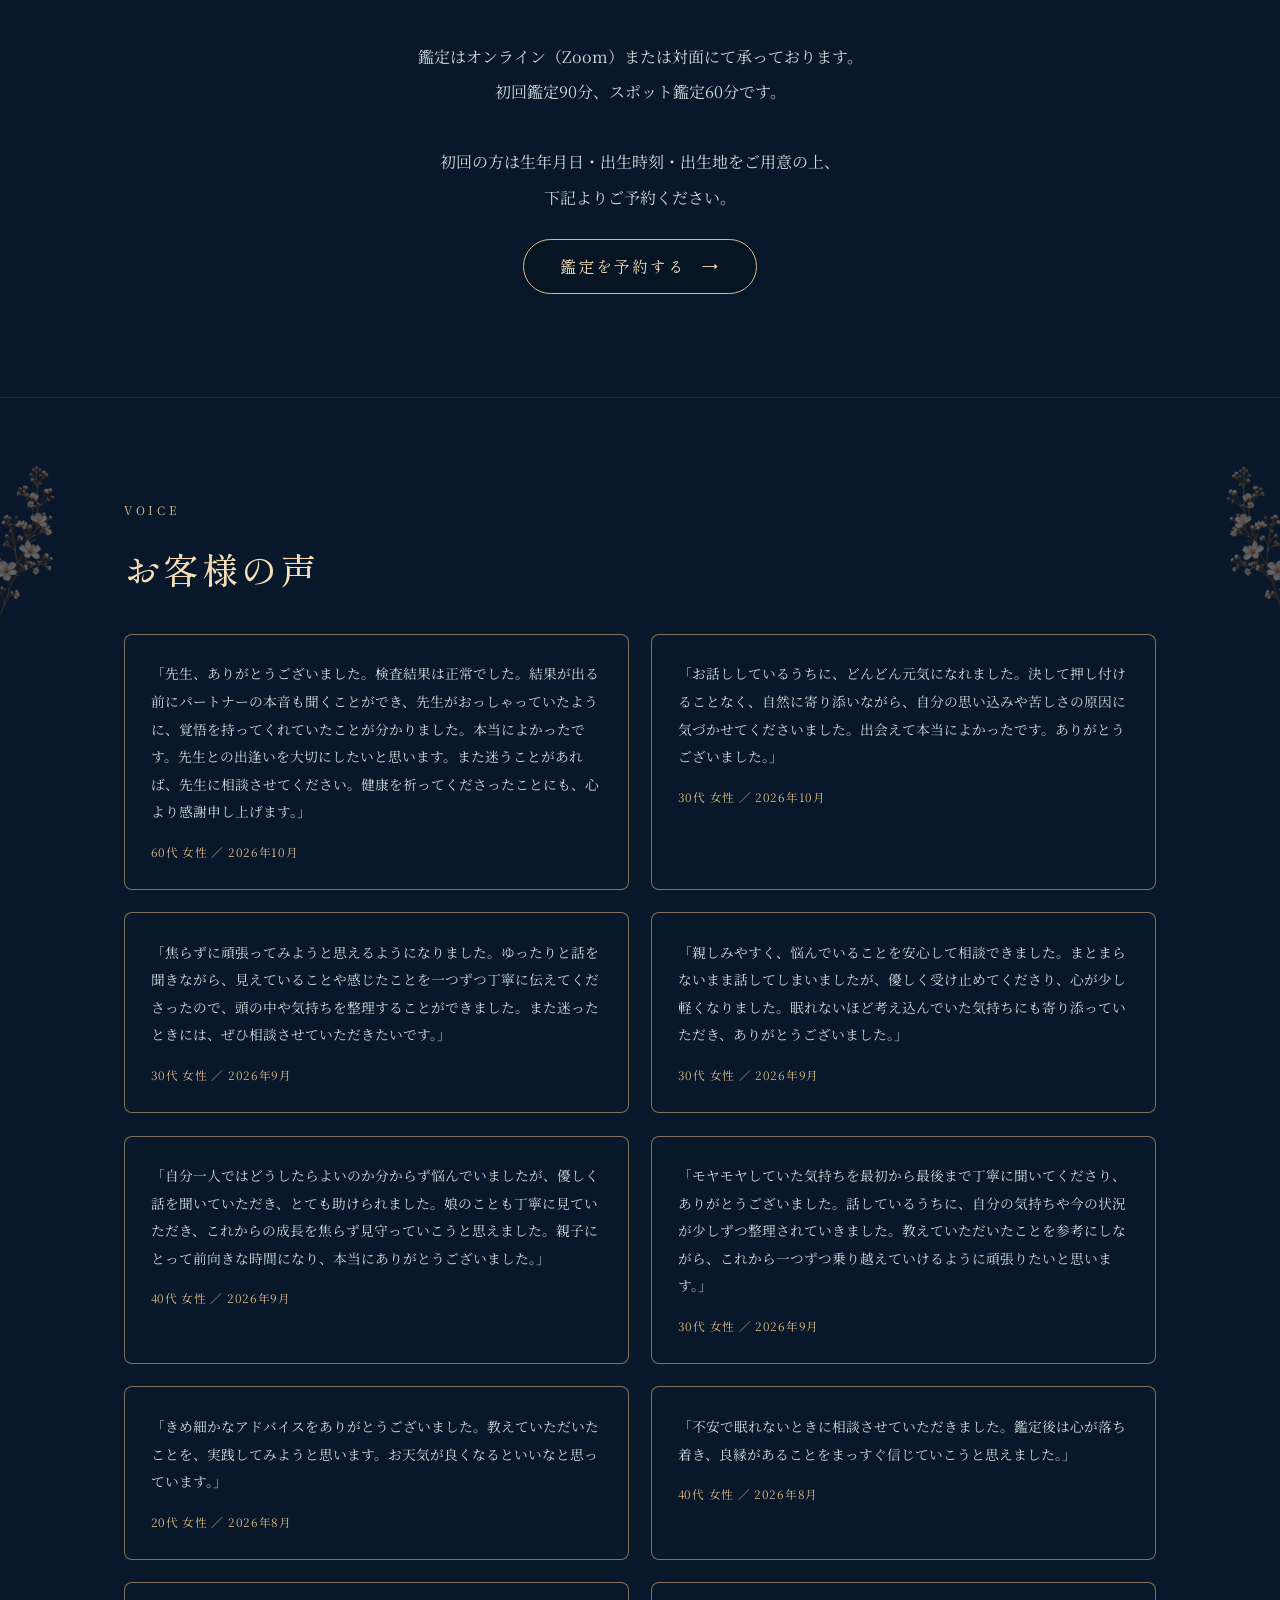
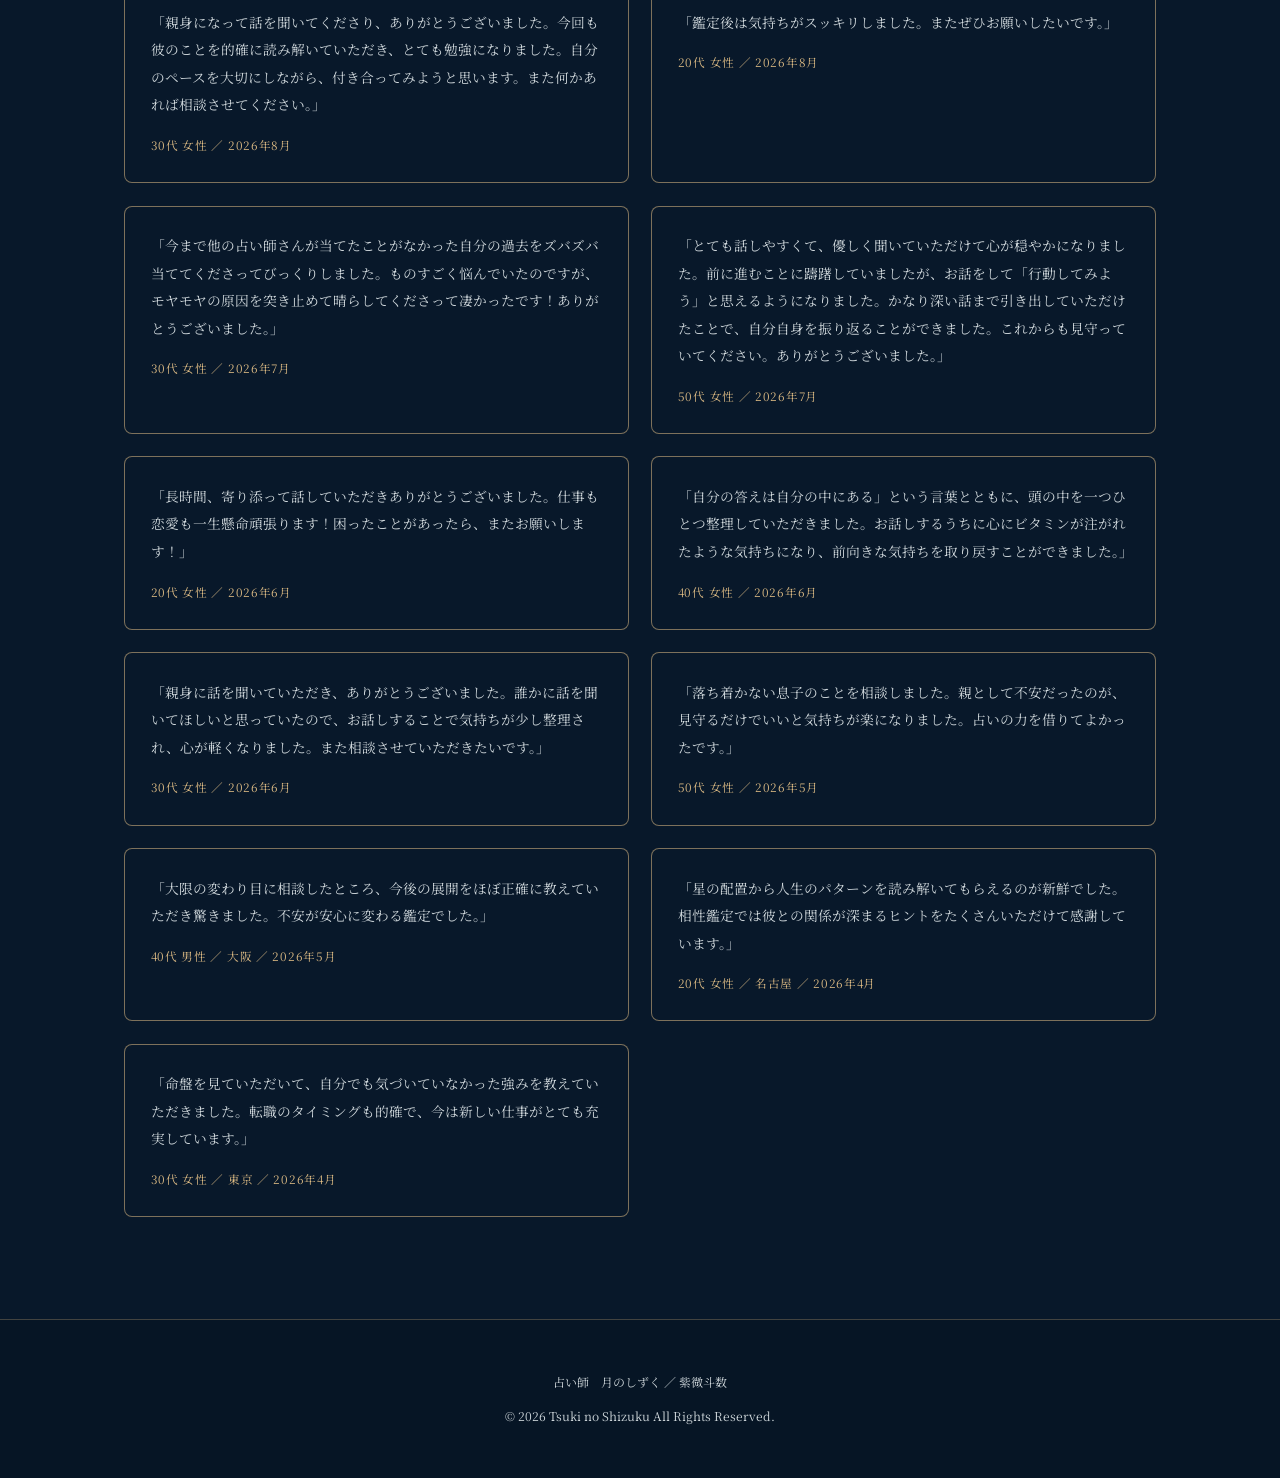
==== commit 3cf26e75: "Add files via upload" ====
--- a/index.html
+++ b/index.html
@@ -209,80 +209,80 @@
     <h2 class="section-title">お客様の声</h2>
     <div class="testimonials">
       <div class="testimonial">
+        <div class="testimonial-text">「先生、ありがとうございました。検査結果は正常でした。結果が出る前にパートナーの本音も聞くことができ、先生がおっしゃっていたように、覚悟を持ってくれていたことが分かりました。本当によかったです。先生との出逢いを大切にしたいと思います。また迷うことがあれば、先生に相談させてください。健康を祈ってくださったことにも、心より感謝申し上げます。」</div>
+        <div class="testimonial-author">60代 女性 ／ 2026年10月</div>
+      </div>
+      <div class="testimonial">
+        <div class="testimonial-text">「お話ししているうちに、どんどん元気になれました。決して押し付けることなく、自然に寄り添いながら、自分の思い込みや苦しさの原因に気づかせてくださいました。出会えて本当によかったです。ありがとうございました。」</div>
+        <div class="testimonial-author">30代 女性 ／ 2026年10月</div>
+      </div>
+      <div class="testimonial">
+        <div class="testimonial-text">「焦らずに頑張ってみようと思えるようになりました。ゆったりと話を聞きながら、見えていることや感じたことを一つずつ丁寧に伝えてくださったので、頭の中や気持ちを整理することができました。また迷ったときには、ぜひ相談させていただきたいです。」</div>
+        <div class="testimonial-author">30代 女性 ／ 2026年9月</div>
+      </div>
+      <div class="testimonial">
+        <div class="testimonial-text">「親しみやすく、悩んでいることを安心して相談できました。まとまらないまま話してしまいましたが、優しく受け止めてくださり、心が少し軽くなりました。眠れないほど考え込んでいた気持ちにも寄り添っていただき、ありがとうございました。」</div>
+        <div class="testimonial-author">30代 女性 ／ 2026年9月</div>
+      </div>
+      <div class="testimonial">
+        <div class="testimonial-text">「自分一人ではどうしたらよいのか分からず悩んでいましたが、優しく話を聞いていただき、とても助けられました。娘のことも丁寧に見ていただき、これからの成長を焦らず見守っていこうと思えました。親子にとって前向きな時間になり、本当にありがとうございました。」</div>
+        <div class="testimonial-author">40代 女性 ／ 2026年9月</div>
+      </div>
+      <div class="testimonial">
+        <div class="testimonial-text">「モヤモヤしていた気持ちを最初から最後まで丁寧に聞いてくださり、ありがとうございました。話しているうちに、自分の気持ちや今の状況が少しずつ整理されていきました。教えていただいたことを参考にしながら、これから一つずつ乗り越えていけるように頑張りたいと思います。」</div>
+        <div class="testimonial-author">30代 女性 ／ 2026年9月</div>
+      </div>
+      <div class="testimonial">
+        <div class="testimonial-text">「きめ細かなアドバイスをありがとうございました。教えていただいたことを、実践してみようと思います。お天気が良くなるといいなと思っています。」</div>
+        <div class="testimonial-author">20代 女性 ／ 2026年8月</div>
+      </div>
+      <div class="testimonial">
+        <div class="testimonial-text">「不安で眠れないときに相談させていただきました。鑑定後は心が落ち着き、良縁があることをまっすぐ信じていこうと思えました。」</div>
+        <div class="testimonial-author">40代 女性 ／ 2026年8月</div>
+      </div>
+      <div class="testimonial">
+        <div class="testimonial-text">「親身になって話を聞いてくださり、ありがとうございました。今回も彼のことを的確に読み解いていただき、とても勉強になりました。自分のペースを大切にしながら、付き合ってみようと思います。また何かあれば相談させてください。」</div>
+        <div class="testimonial-author">30代 女性 ／ 2026年8月</div>
+      </div>
+      <div class="testimonial">
+        <div class="testimonial-text">「鑑定後は気持ちがスッキリしました。またぜひお願いしたいです。」</div>
+        <div class="testimonial-author">20代 女性 ／ 2026年8月</div>
+      </div>
+      <div class="testimonial">
+        <div class="testimonial-text">「今まで他の占い師さんが当てたことがなかった自分の過去をズバズバ当ててくださってびっくりしました。ものすごく悩んでいたのですが、モヤモヤの原因を突き止めて晴らしてくださって凄かったです！ありがとうございました。」</div>
+        <div class="testimonial-author">30代 女性 ／ 2026年7月</div>
+      </div>
+      <div class="testimonial">
+        <div class="testimonial-text">「とても話しやすくて、優しく聞いていただけて心が穏やかになりました。前に進むことに躊躇していましたが、お話をして「行動してみよう」と思えるようになりました。かなり深い話まで引き出していただけたことで、自分自身を振り返ることができました。これからも見守っていてください。ありがとうございました。」</div>
+        <div class="testimonial-author">50代 女性 ／ 2026年7月</div>
+      </div>
+      <div class="testimonial">
+        <div class="testimonial-text">「長時間、寄り添って話していただきありがとうございました。仕事も恋愛も一生懸命頑張ります！困ったことがあったら、またお願いします！」</div>
+        <div class="testimonial-author">20代 女性 ／ 2026年6月</div>
+      </div>
+      <div class="testimonial">
+        <div class="testimonial-text">「自分の答えは自分の中にある」という言葉とともに、頭の中を一つひとつ整理していただきました。お話しするうちに心にビタミンが注がれたような気持ちになり、前向きな気持ちを取り戻すことができました。」</div>
+        <div class="testimonial-author">40代 女性 ／ 2026年6月</div>
+      </div>
+      <div class="testimonial">
+        <div class="testimonial-text">「親身に話を聞いていただき、ありがとうございました。誰かに話を聞いてほしいと思っていたので、お話しすることで気持ちが少し整理され、心が軽くなりました。また相談させていただきたいです。」</div>
+        <div class="testimonial-author">30代 女性 ／ 2026年6月</div>
+      </div>
+      <div class="testimonial">
+        <div class="testimonial-text">「落ち着かない息子のことを相談しました。親として不安だったのが、見守るだけでいいと気持ちが楽になりました。占いの力を借りてよかったです。」</div>
+        <div class="testimonial-author">50代 女性 ／ 2026年5月</div>
+      </div>
+      <div class="testimonial">
+        <div class="testimonial-text">「大限の変わり目に相談したところ、今後の展開をほぼ正確に教えていただき驚きました。不安が安心に変わる鑑定でした。」</div>
+        <div class="testimonial-author">40代 男性 ／ 大阪 ／ 2026年5月</div>
+      </div>
+      <div class="testimonial">
+        <div class="testimonial-text">「星の配置から人生のパターンを読み解いてもらえるのが新鮮でした。相性鑑定では彼との関係が深まるヒントをたくさんいただけて感謝しています。」</div>
+        <div class="testimonial-author">20代 女性 ／ 名古屋 ／ 2026年4月</div>
+      </div>
+      <div class="testimonial">
         <div class="testimonial-text">「命盤を見ていただいて、自分でも気づいていなかった強みを教えていただきました。転職のタイミングも的確で、今は新しい仕事がとても充実しています。」</div>
         <div class="testimonial-author">30代 女性 ／ 東京 ／ 2026年4月</div>
-      </div>
-      <div class="testimonial">
-        <div class="testimonial-text">「星の配置から人生のパターンを読み解いてもらえるのが新鮮でした。相性鑑定では彼との関係が深まるヒントをたくさんいただけて感謝しています。」</div>
-        <div class="testimonial-author">20代 女性 ／ 名古屋 ／ 2026年4月</div>
-      </div>
-      <div class="testimonial">
-        <div class="testimonial-text">「大限の変わり目に相談したところ、今後の展開をほぼ正確に教えていただき驚きました。不安が安心に変わる鑑定でした。」</div>
-        <div class="testimonial-author">40代 男性 ／ 大阪 ／ 2026年5月</div>
-      </div>
-      <div class="testimonial">
-        <div class="testimonial-text">「落ち着かない息子のことを相談しました。親として不安だったのが、見守るだけでいいと気持ちが楽になりました。占いの力を借りてよかったです。」</div>
-        <div class="testimonial-author">50代 女性 ／ 2026年5月</div>
-      </div>
-      <div class="testimonial">
-        <div class="testimonial-text">「親身に話を聞いていただき、ありがとうございました。誰かに話を聞いてほしいと思っていたので、お話しすることで気持ちが少し整理され、心が軽くなりました。また相談させていただきたいです。」</div>
-        <div class="testimonial-author">30代 女性 ／ 2026年6月</div>
-      </div>
-      <div class="testimonial">
-        <div class="testimonial-text">「自分の答えは自分の中にある」という言葉とともに、頭の中を一つひとつ整理していただきました。お話しするうちに心にビタミンが注がれたような気持ちになり、前向きな気持ちを取り戻すことができました。」</div>
-        <div class="testimonial-author">40代 女性 ／ 2026年6月</div>
-      </div>
-      <div class="testimonial">
-        <div class="testimonial-text">「長時間、寄り添って話していただきありがとうございました。仕事も恋愛も一生懸命頑張ります！困ったことがあったら、またお願いします！」</div>
-        <div class="testimonial-author">20代 女性 ／ 2026年6月</div>
-      </div>
-      <div class="testimonial">
-        <div class="testimonial-text">「とても話しやすくて、優しく聞いていただけて心が穏やかになりました。前に進むことに躊躇していましたが、お話をして「行動してみよう」と思えるようになりました。かなり深い話まで引き出していただけたことで、自分自身を振り返ることができました。これからも見守っていてください。ありがとうございました。」</div>
-        <div class="testimonial-author">50代 女性 ／ 2026年7月</div>
-      </div>
-      <div class="testimonial">
-        <div class="testimonial-text">「今まで他の占い師さんが当てたことがなかった自分の過去をズバズバ当ててくださってびっくりしました。ものすごく悩んでいたのですが、モヤモヤの原因を突き止めて晴らしてくださって凄かったです！ありがとうございました。」</div>
-        <div class="testimonial-author">30代 女性 ／ 2026年7月</div>
-      </div>
-      <div class="testimonial">
-        <div class="testimonial-text">「鑑定後は気持ちがスッキリしました。またぜひお願いしたいです。」</div>
-        <div class="testimonial-author">20代 女性 ／ 2026年8月</div>
-      </div>
-      <div class="testimonial">
-        <div class="testimonial-text">「親身になって話を聞いてくださり、ありがとうございました。今回も彼のことを的確に読み解いていただき、とても勉強になりました。自分のペースを大切にしながら、付き合ってみようと思います。また何かあれば相談させてください。」</div>
-        <div class="testimonial-author">30代 女性 ／ 2026年8月</div>
-      </div>
-      <div class="testimonial">
-        <div class="testimonial-text">「不安で眠れないときに相談させていただきました。鑑定後は心が落ち着き、良縁があることをまっすぐ信じていこうと思えました。」</div>
-        <div class="testimonial-author">40代 女性 ／ 2026年8月</div>
-      </div>
-      <div class="testimonial">
-        <div class="testimonial-text">「きめ細かなアドバイスをありがとうございました。教えていただいたことを、実践してみようと思います。お天気が良くなるといいなと思っています。」</div>
-        <div class="testimonial-author">20代 女性 ／ 2026年8月</div>
-      </div>
-      <div class="testimonial">
-        <div class="testimonial-text">「モヤモヤしていた気持ちを最初から最後まで丁寧に聞いてくださり、ありがとうございました。話しているうちに、自分の気持ちや今の状況が少しずつ整理されていきました。教えていただいたことを参考にしながら、これから一つずつ乗り越えていけるように頑張りたいと思います。」</div>
-        <div class="testimonial-author">30代 女性 ／ 2026年9月</div>
-      </div>
-      <div class="testimonial">
-        <div class="testimonial-text">「自分一人ではどうしたらよいのか分からず悩んでいましたが、優しく話を聞いていただき、とても助けられました。娘のことも丁寧に見ていただき、これからの成長を焦らず見守っていこうと思えました。親子にとって前向きな時間になり、本当にありがとうございました。」</div>
-        <div class="testimonial-author">40代 女性 ／ 2026年9月</div>
-      </div>
-      <div class="testimonial">
-        <div class="testimonial-text">「親しみやすく、悩んでいることを安心して相談できました。まとまらないまま話してしまいましたが、優しく受け止めてくださり、心が少し軽くなりました。眠れないほど考え込んでいた気持ちにも寄り添っていただき、ありがとうございました。」</div>
-        <div class="testimonial-author">30代 女性 ／ 2026年9月</div>
-      </div>
-      <div class="testimonial">
-        <div class="testimonial-text">「焦らずに頑張ってみようと思えるようになりました。ゆったりと話を聞きながら、見えていることや感じたことを一つずつ丁寧に伝えてくださったので、頭の中や気持ちを整理することができました。また迷ったときには、ぜひ相談させていただきたいです。」</div>
-        <div class="testimonial-author">30代 女性 ／ 2026年9月</div>
-      </div>
-      <div class="testimonial">
-        <div class="testimonial-text">「お話ししているうちに、どんどん元気になれました。決して押し付けることなく、自然に寄り添いながら、自分の思い込みや苦しさの原因に気づかせてくださいました。出会えて本当によかったです。ありがとうございました。」</div>
-        <div class="testimonial-author">30代 女性 ／ 2026年10月</div>
-      </div>
-      <div class="testimonial">
-        <div class="testimonial-text">「先生、ありがとうございました。検査結果は正常でした。結果が出る前にパートナーの本音も聞くことができ、先生がおっしゃっていたように、覚悟を持ってくれていたことが分かりました。本当によかったです。先生との出逢いを大切にしたいと思います。また迷うことがあれば、先生に相談させてください。健康を祈ってくださったことにも、心より感謝申し上げます。」</div>
-        <div class="testimonial-author">60代 女性 ／ 2026年10月</div>
       </div>
     </div>
   </div>
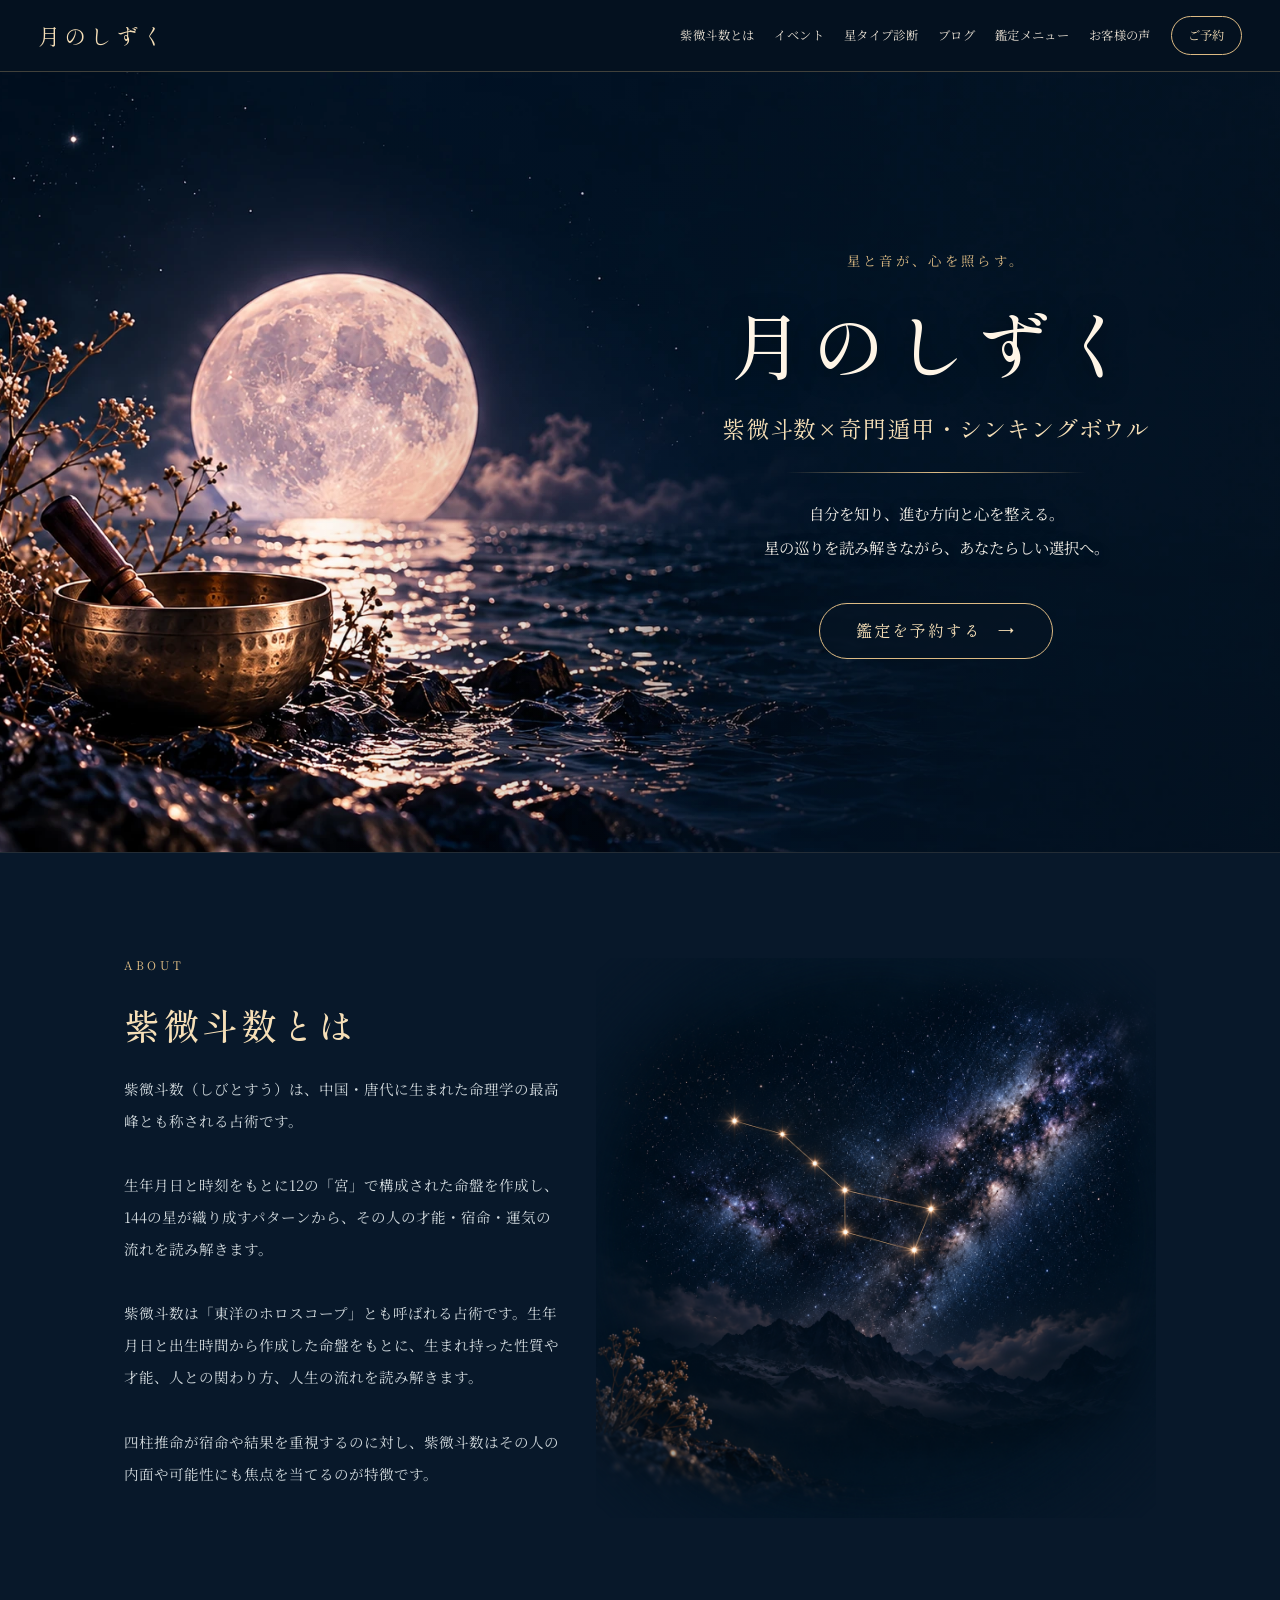
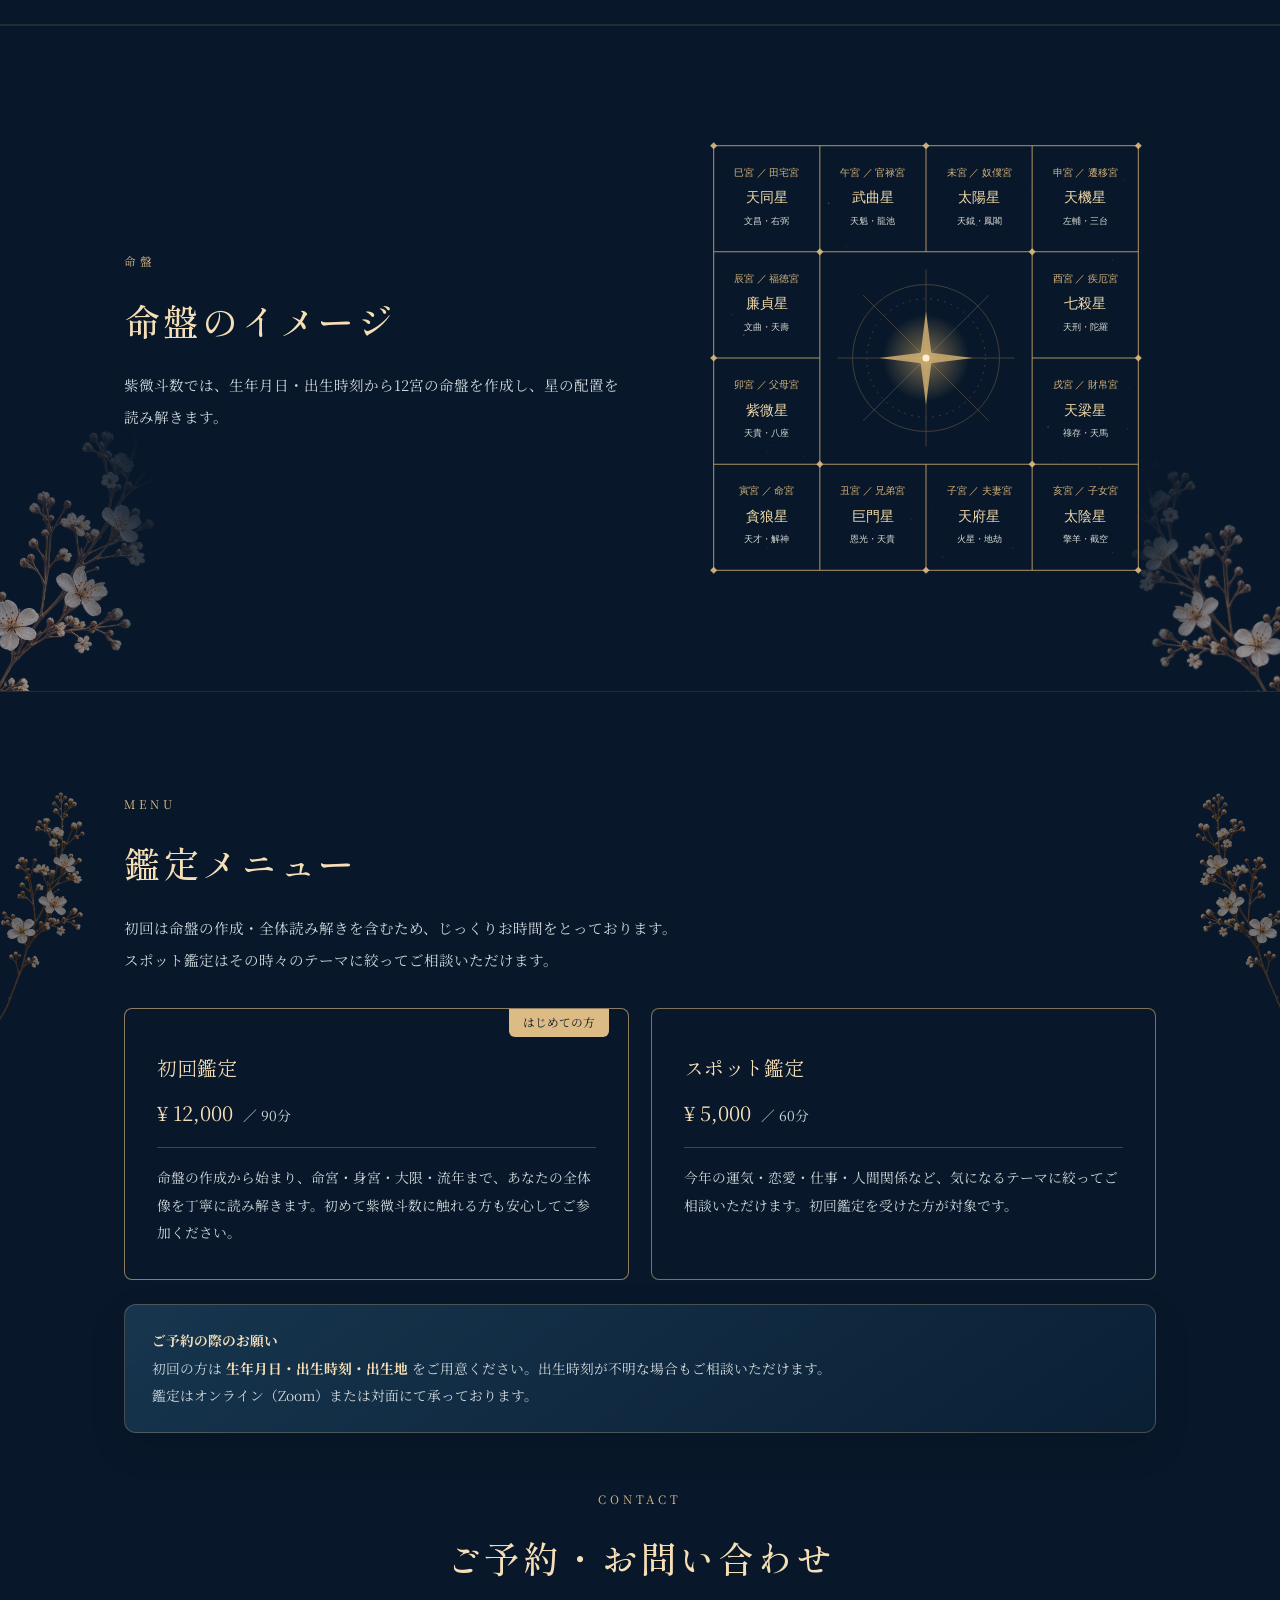
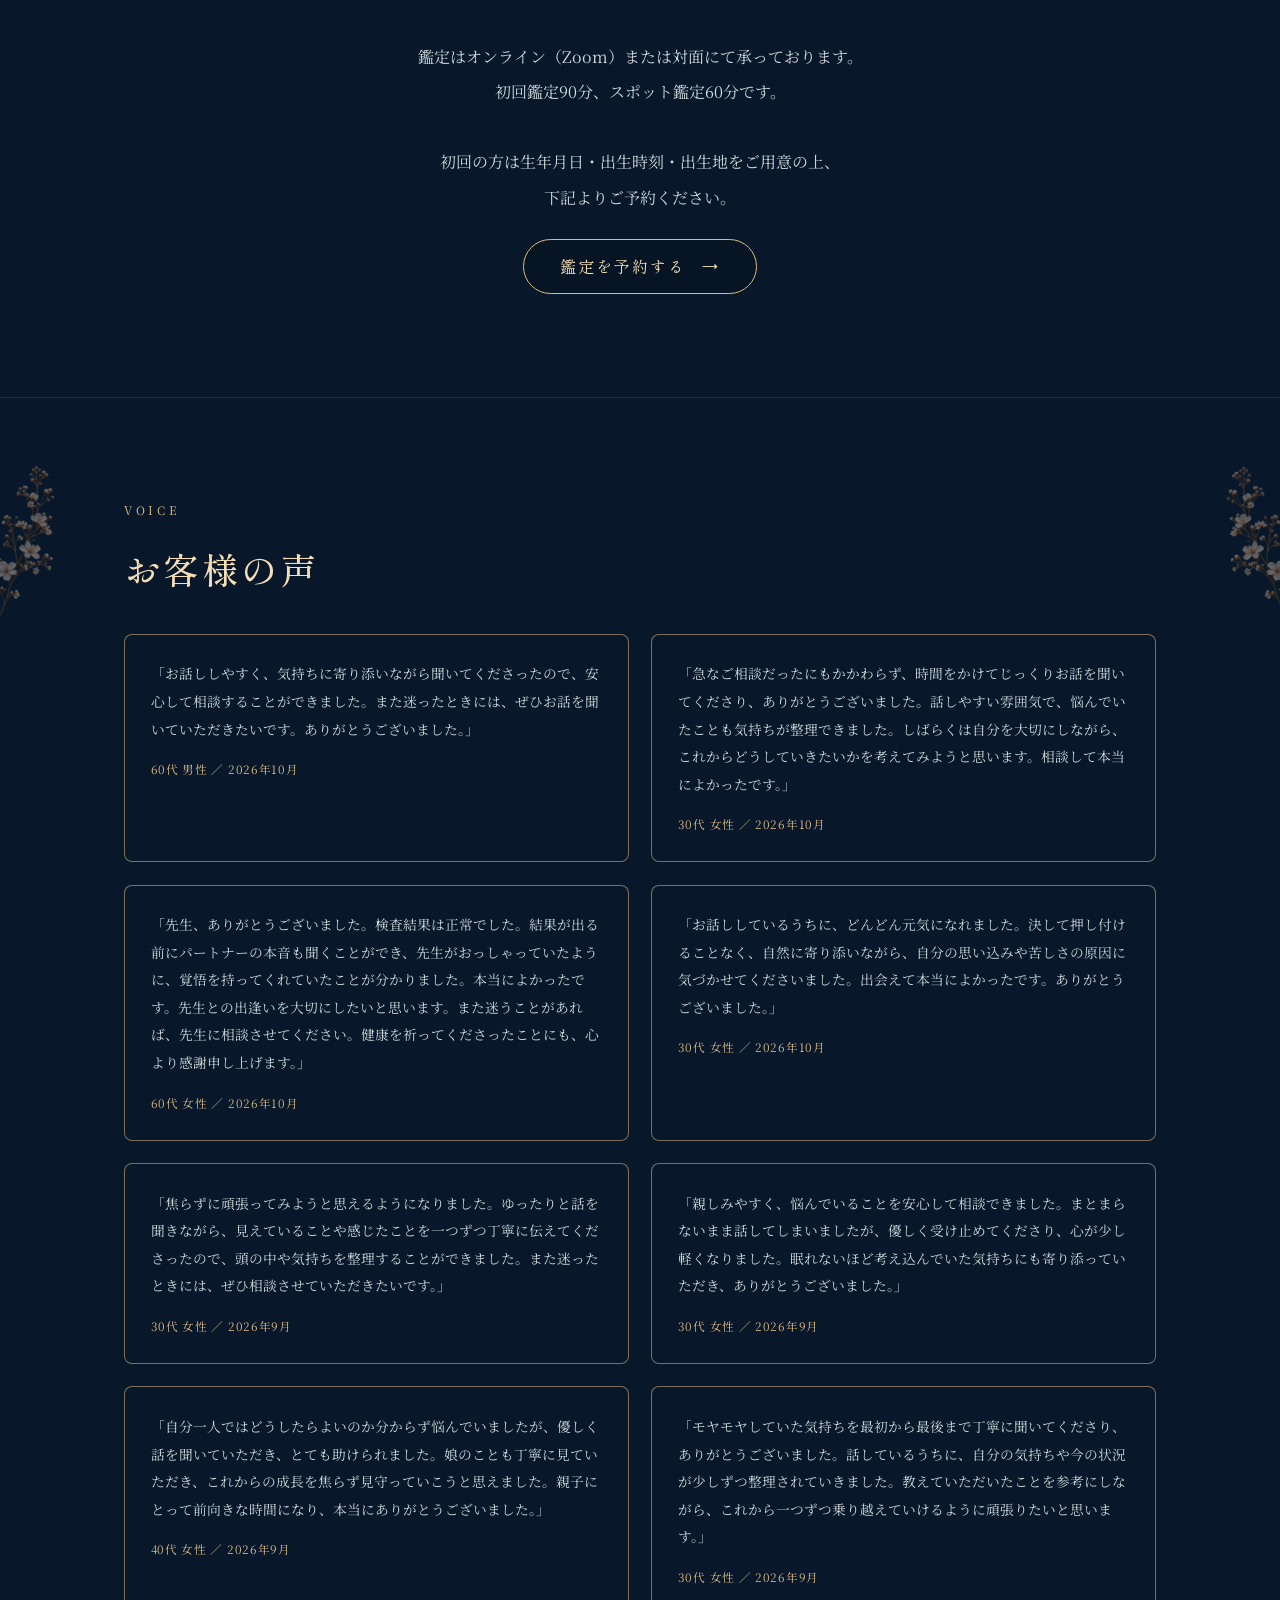
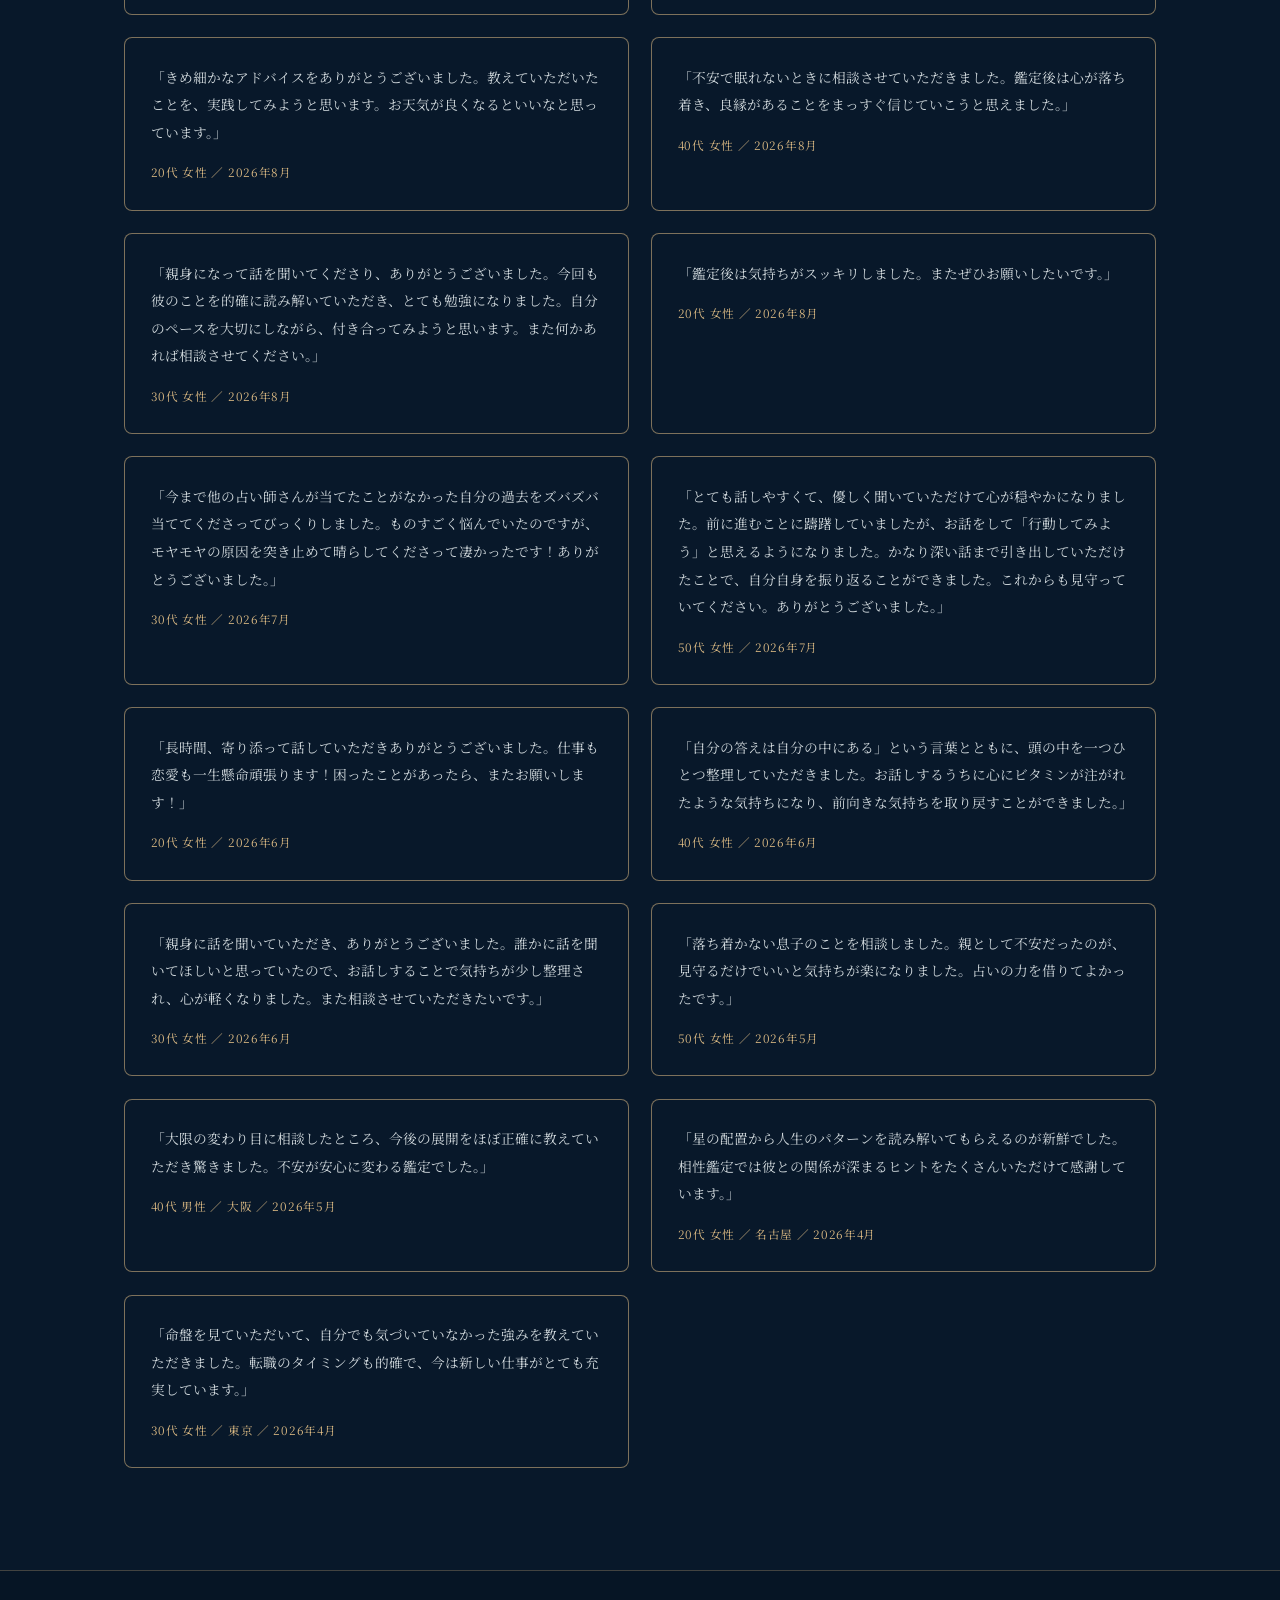
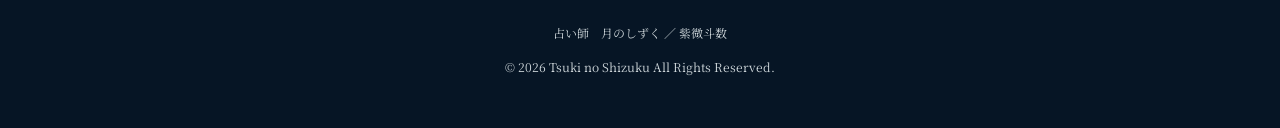
==== commit fb483c3c: "Add files via upload" ====
--- a/index.html
+++ b/index.html
@@ -209,6 +209,14 @@
     <h2 class="section-title">お客様の声</h2>
     <div class="testimonials">
       <div class="testimonial">
+        <div class="testimonial-text">「お話ししやすく、気持ちに寄り添いながら聞いてくださったので、安心して相談することができました。また迷ったときには、ぜひお話を聞いていただきたいです。ありがとうございました。」</div>
+        <div class="testimonial-author">60代 男性 ／ 2026年10月</div>
+      </div>
+      <div class="testimonial">
+        <div class="testimonial-text">「急なご相談だったにもかかわらず、時間をかけてじっくりお話を聞いてくださり、ありがとうございました。話しやすい雰囲気で、悩んでいたことも気持ちが整理できました。しばらくは自分を大切にしながら、これからどうしていきたいかを考えてみようと思います。相談して本当によかったです。」</div>
+        <div class="testimonial-author">30代 女性 ／ 2026年10月</div>
+      </div>
+      <div class="testimonial">
         <div class="testimonial-text">「先生、ありがとうございました。検査結果は正常でした。結果が出る前にパートナーの本音も聞くことができ、先生がおっしゃっていたように、覚悟を持ってくれていたことが分かりました。本当によかったです。先生との出逢いを大切にしたいと思います。また迷うことがあれば、先生に相談させてください。健康を祈ってくださったことにも、心より感謝申し上げます。」</div>
         <div class="testimonial-author">60代 女性 ／ 2026年10月</div>
       </div>
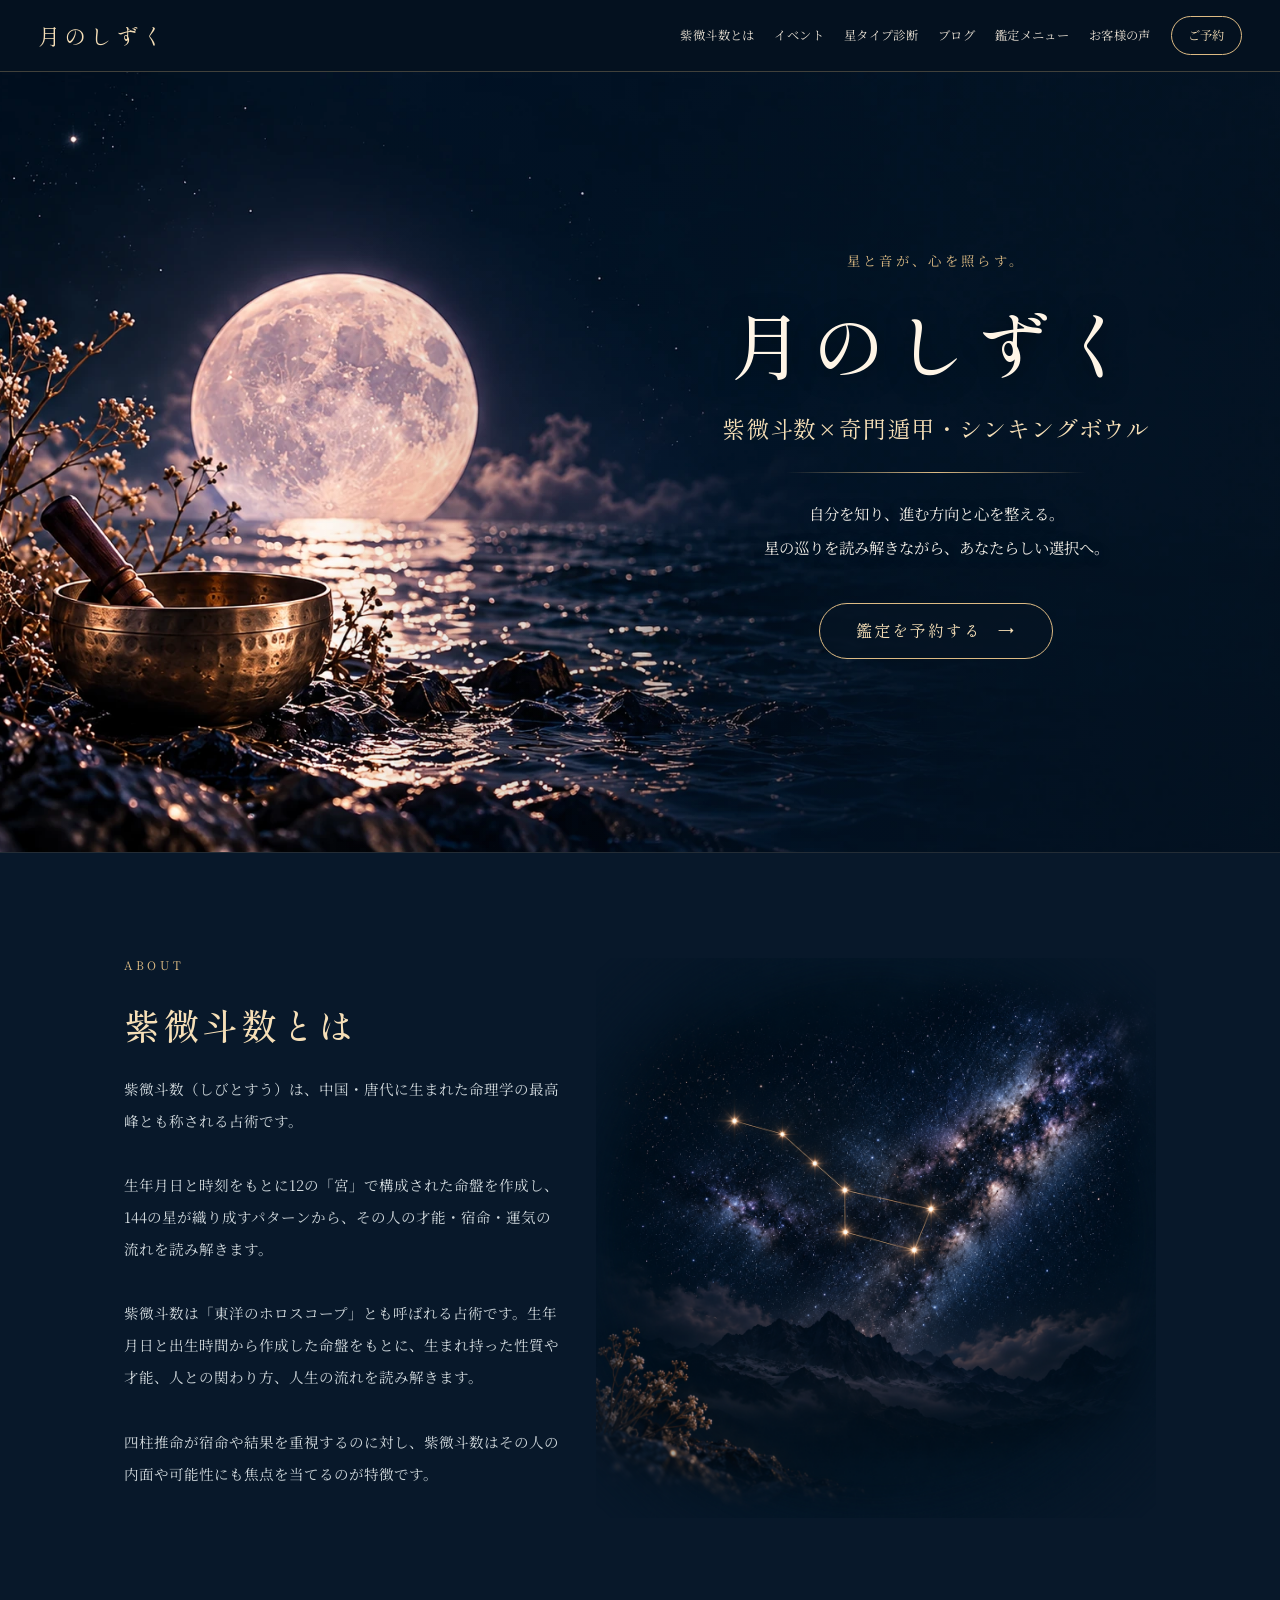
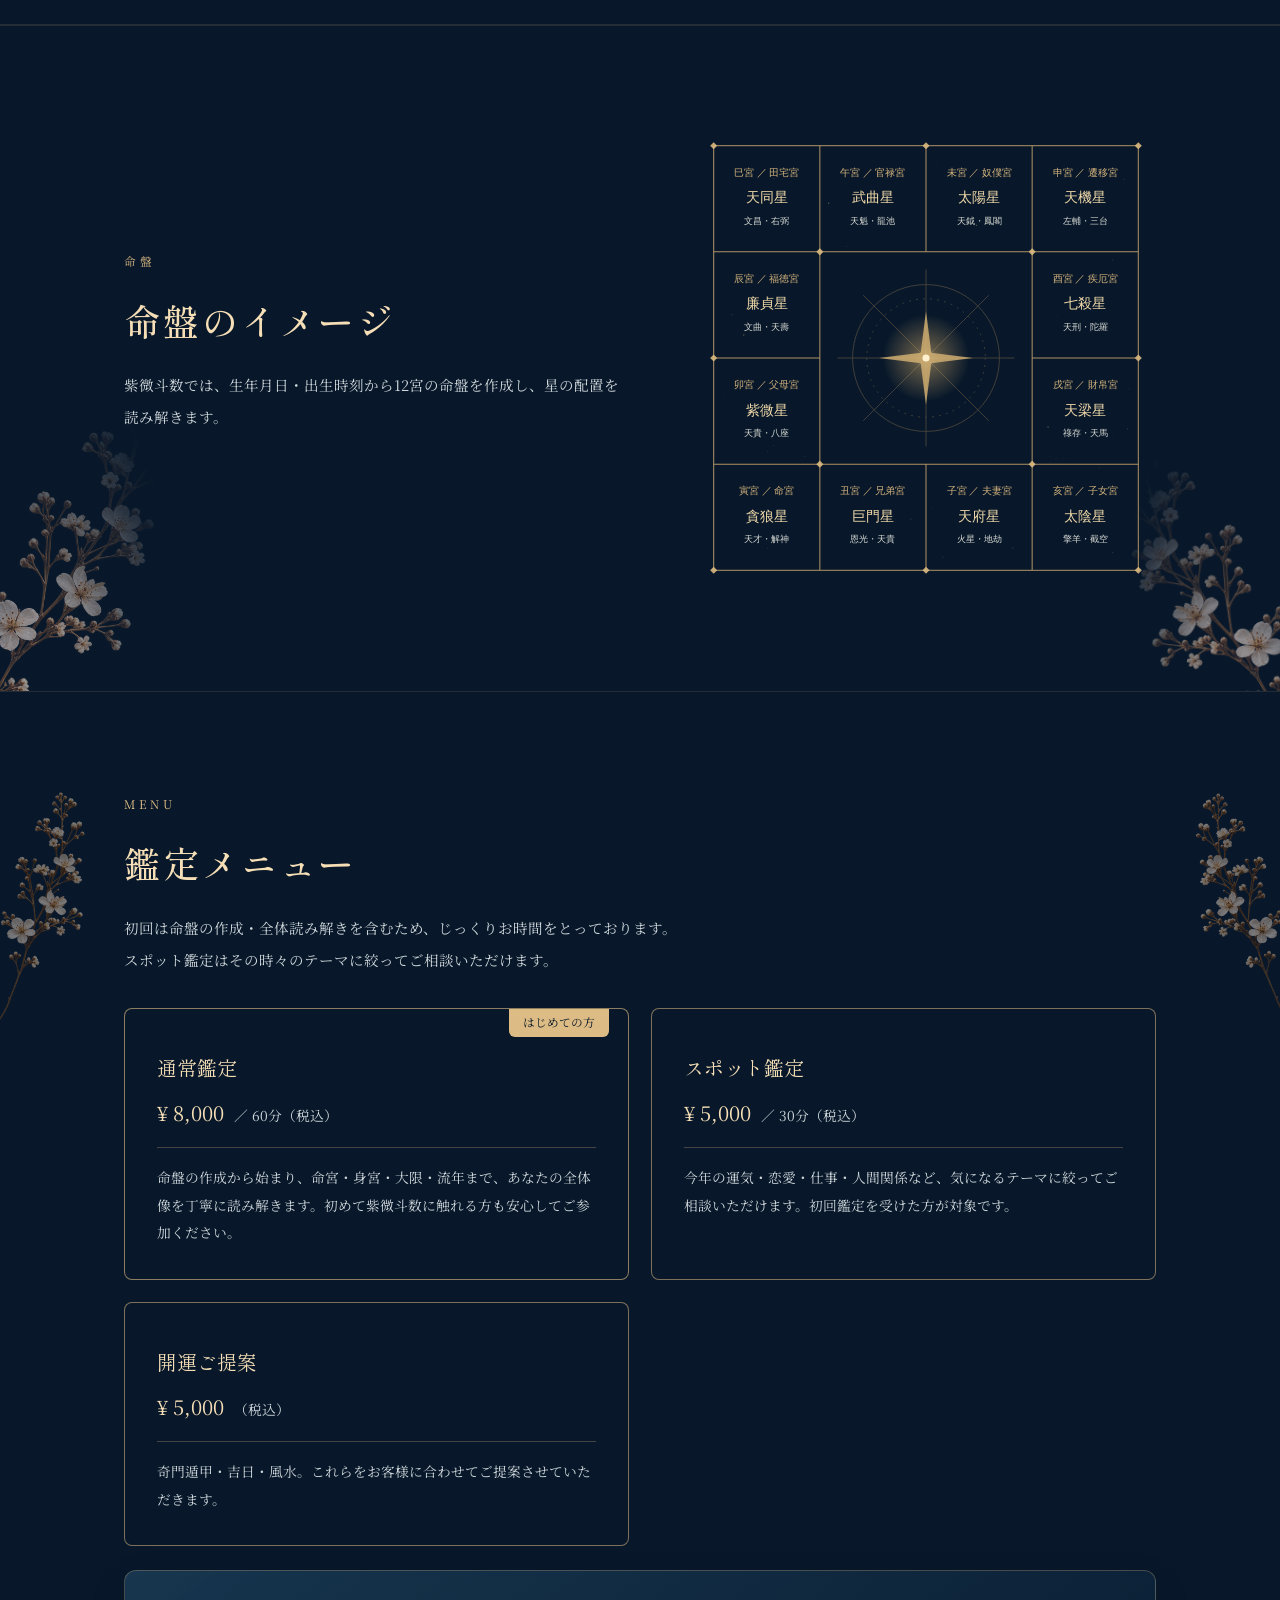
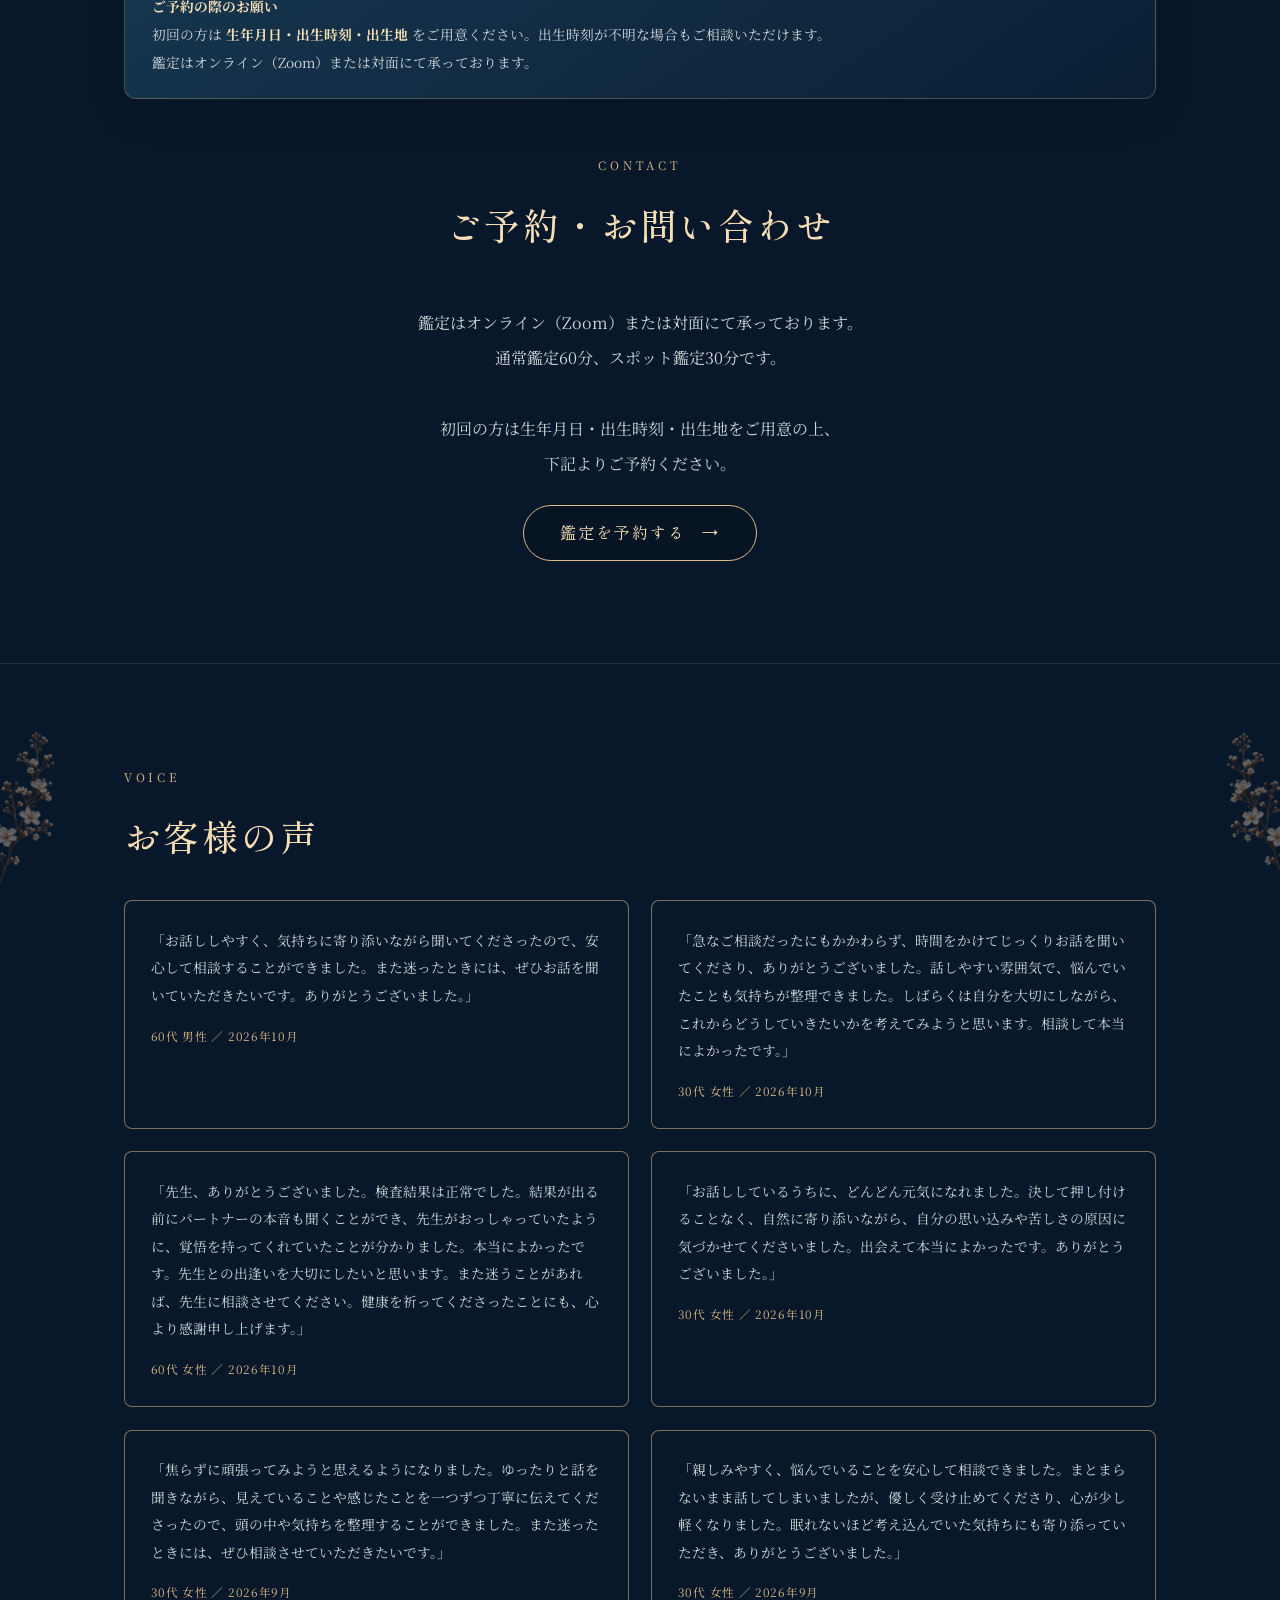
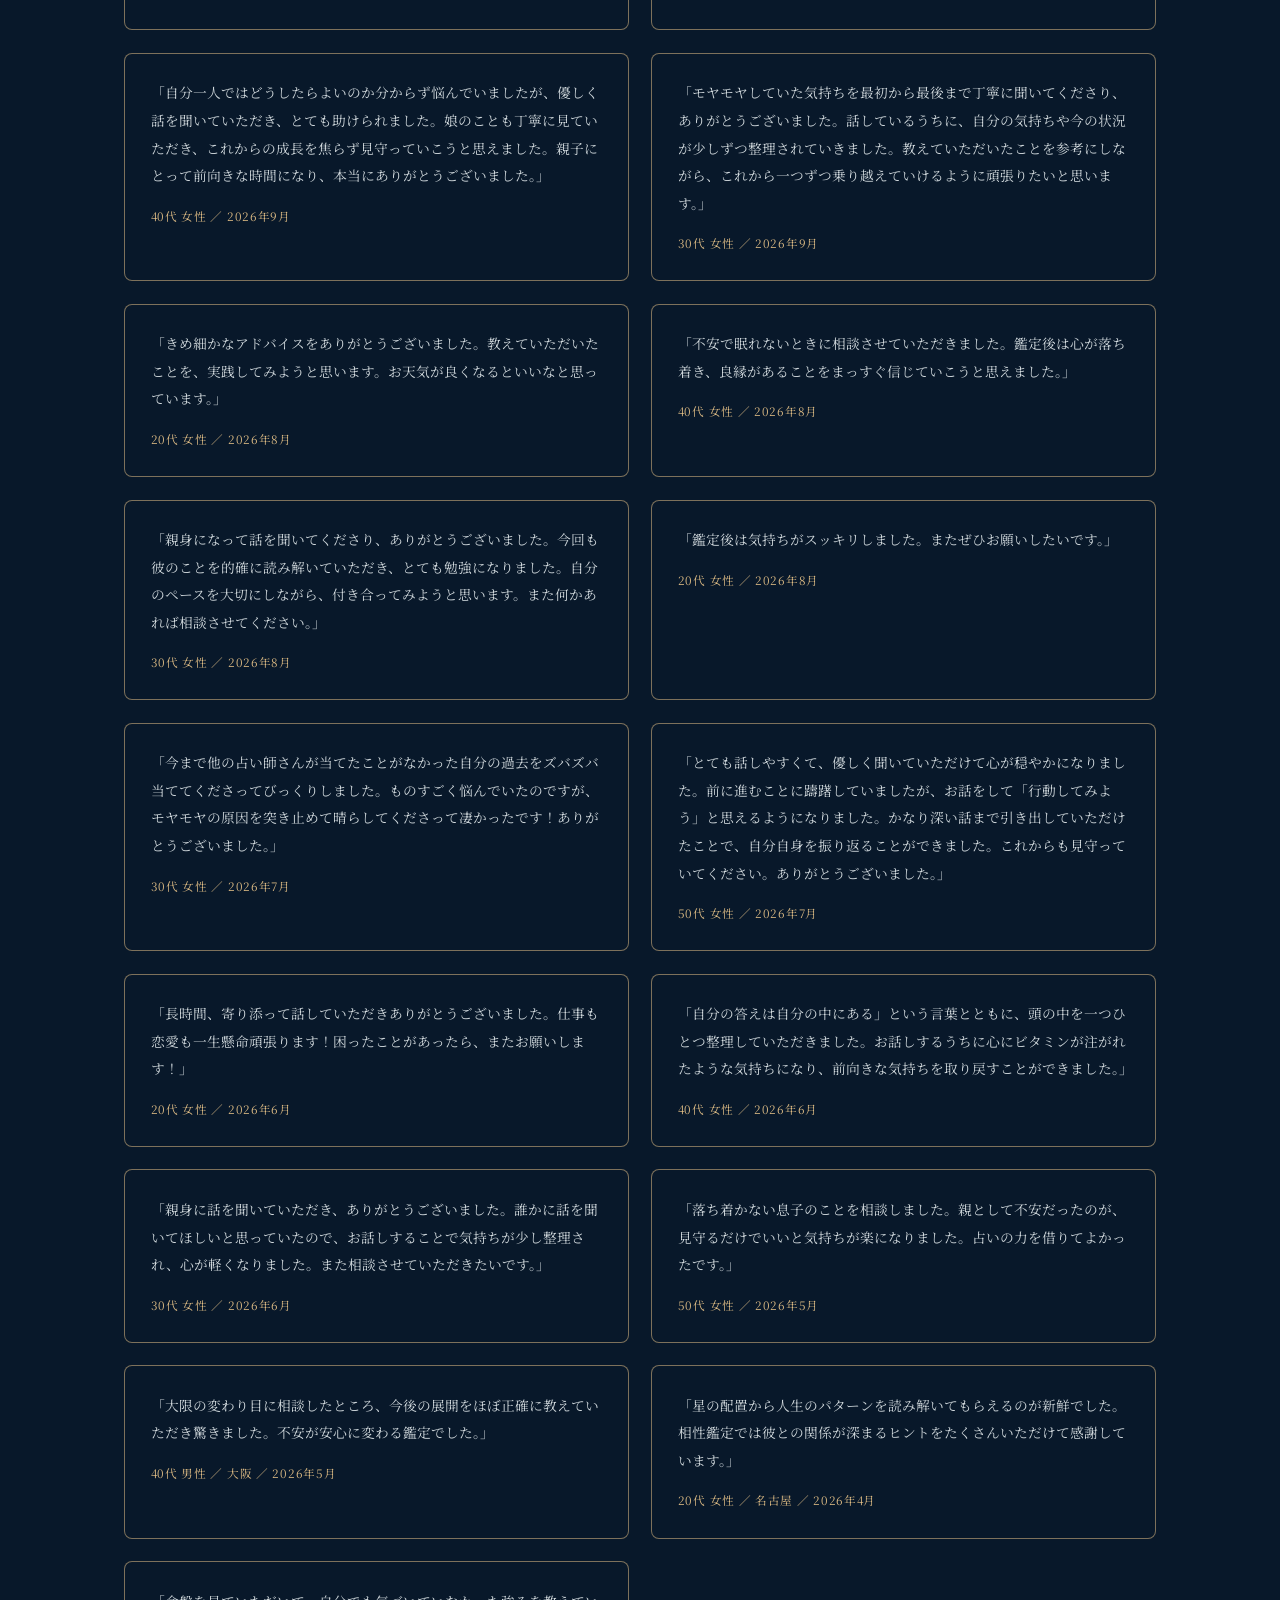
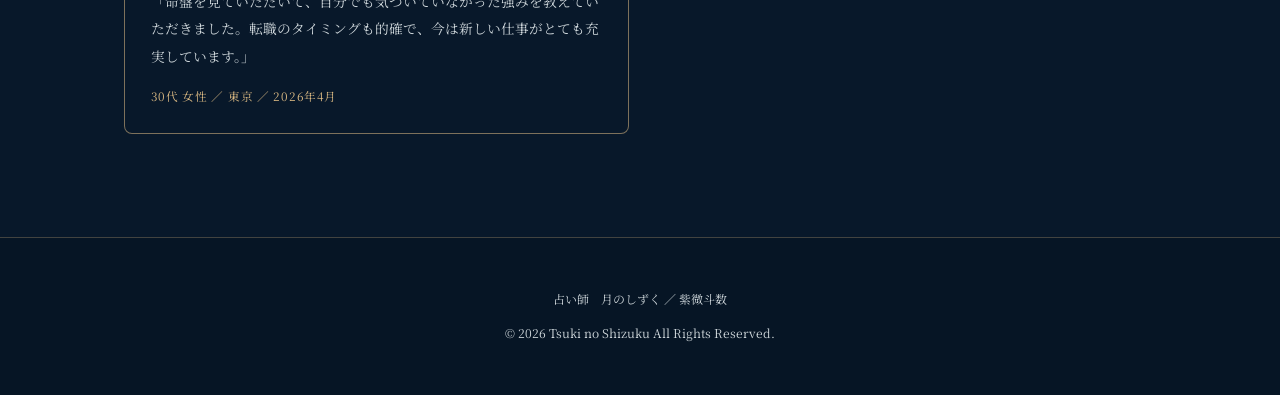
==== commit e7639b60: "Add files via upload" ====
--- a/index.html
+++ b/index.html
@@ -174,17 +174,24 @@
       <div class="menu-card featured">
         <div class="badge">はじめての方</div>
         <div class="menu-icon">🌙</div>
-        <div class="menu-name">初回鑑定</div>
-        <div class="price-row"><span class="price-num highlight">¥ 12,000</span><span class="price-time">／ 90分</span></div>
+        <div class="menu-name">通常鑑定</div>
+        <div class="price-row"><span class="price-num highlight">¥ 8,000</span><span class="price-time">／ 60分（税込）</span></div>
         <div class="divider-thin"></div>
         <div class="menu-desc">命盤の作成から始まり、命宮・身宮・大限・流年まで、あなたの全体像を丁寧に読み解きます。初めて紫微斗数に触れる方も安心してご参加ください。</div>
       </div>
       <div class="menu-card">
         <div class="menu-icon">✨</div>
         <div class="menu-name">スポット鑑定</div>
-        <div class="price-row"><span class="price-num">¥ 5,000</span><span class="price-time">／ 60分</span></div>
+        <div class="price-row"><span class="price-num">¥ 5,000</span><span class="price-time">／ 30分（税込）</span></div>
         <div class="divider-thin"></div>
         <div class="menu-desc">今年の運気・恋愛・仕事・人間関係など、気になるテーマに絞ってご相談いただけます。初回鑑定を受けた方が対象です。</div>
+      </div>
+      <div class="menu-card">
+        <div class="menu-icon">🧭</div>
+        <div class="menu-name">開運ご提案</div>
+        <div class="price-row"><span class="price-num">¥ 5,000</span><span class="price-time">（税込）</span></div>
+        <div class="divider-thin"></div>
+        <div class="menu-desc">奇門遁甲・吉日・風水。これらをお客様に合わせてご提案させていただきます。</div>
       </div>
     </div>
     <div class="note-box">
@@ -196,7 +203,7 @@
       <p class="section-label">Contact</p>
       <h2 class="section-title">ご予約・お問い合わせ</h2>
     <div class="contact-box">
-      <p>鑑定はオンライン（Zoom）または対面にて承っております。<br>初回鑑定90分、スポット鑑定60分です。<br><br>初回の方は生年月日・出生時刻・出生地をご用意の上、<br>下記よりご予約ください。</p>
+      <p>鑑定はオンライン（Zoom）または対面にて承っております。<br>通常鑑定60分、スポット鑑定30分です。<br><br>初回の方は生年月日・出生時刻・出生地をご用意の上、<br>下記よりご予約ください。</p>
       <a class="contact-btn" href="yoyaku.html">鑑定を予約する <span aria-hidden="true">→</span></a>
     </div>
     </div>
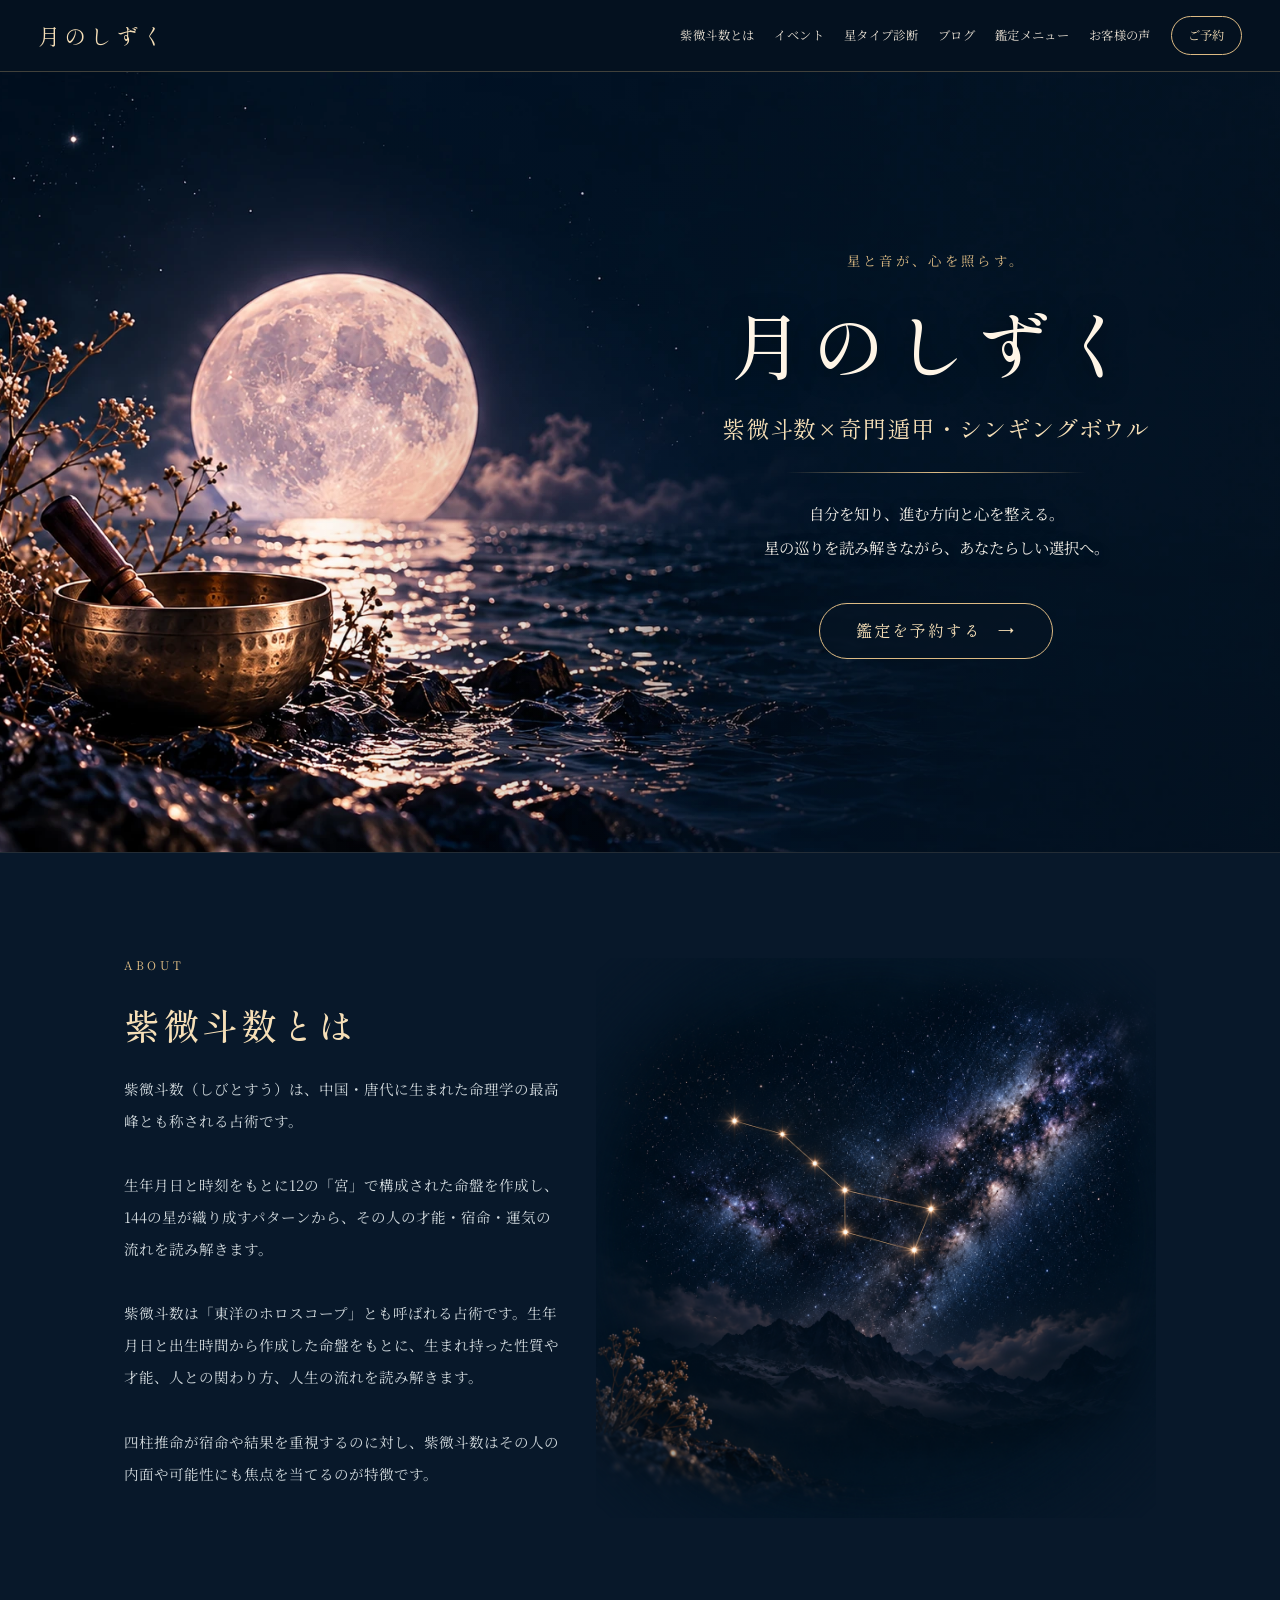
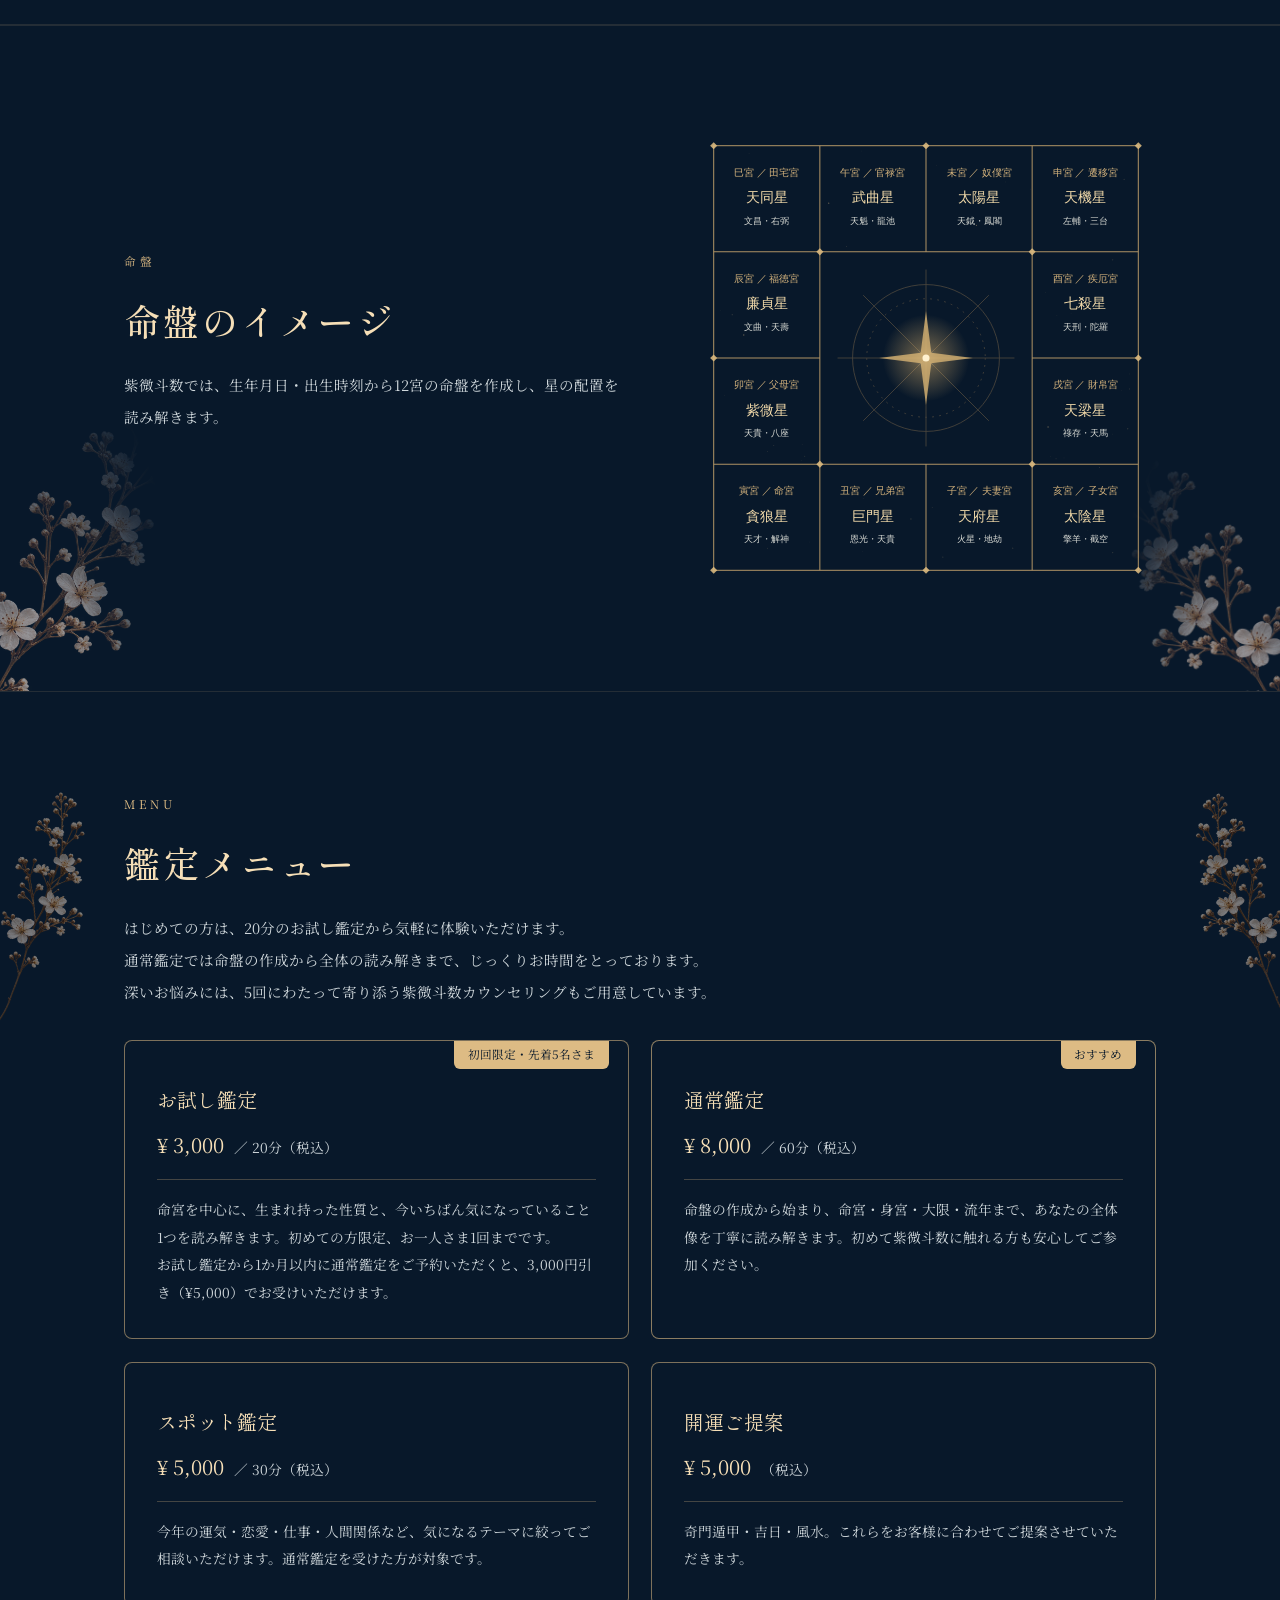
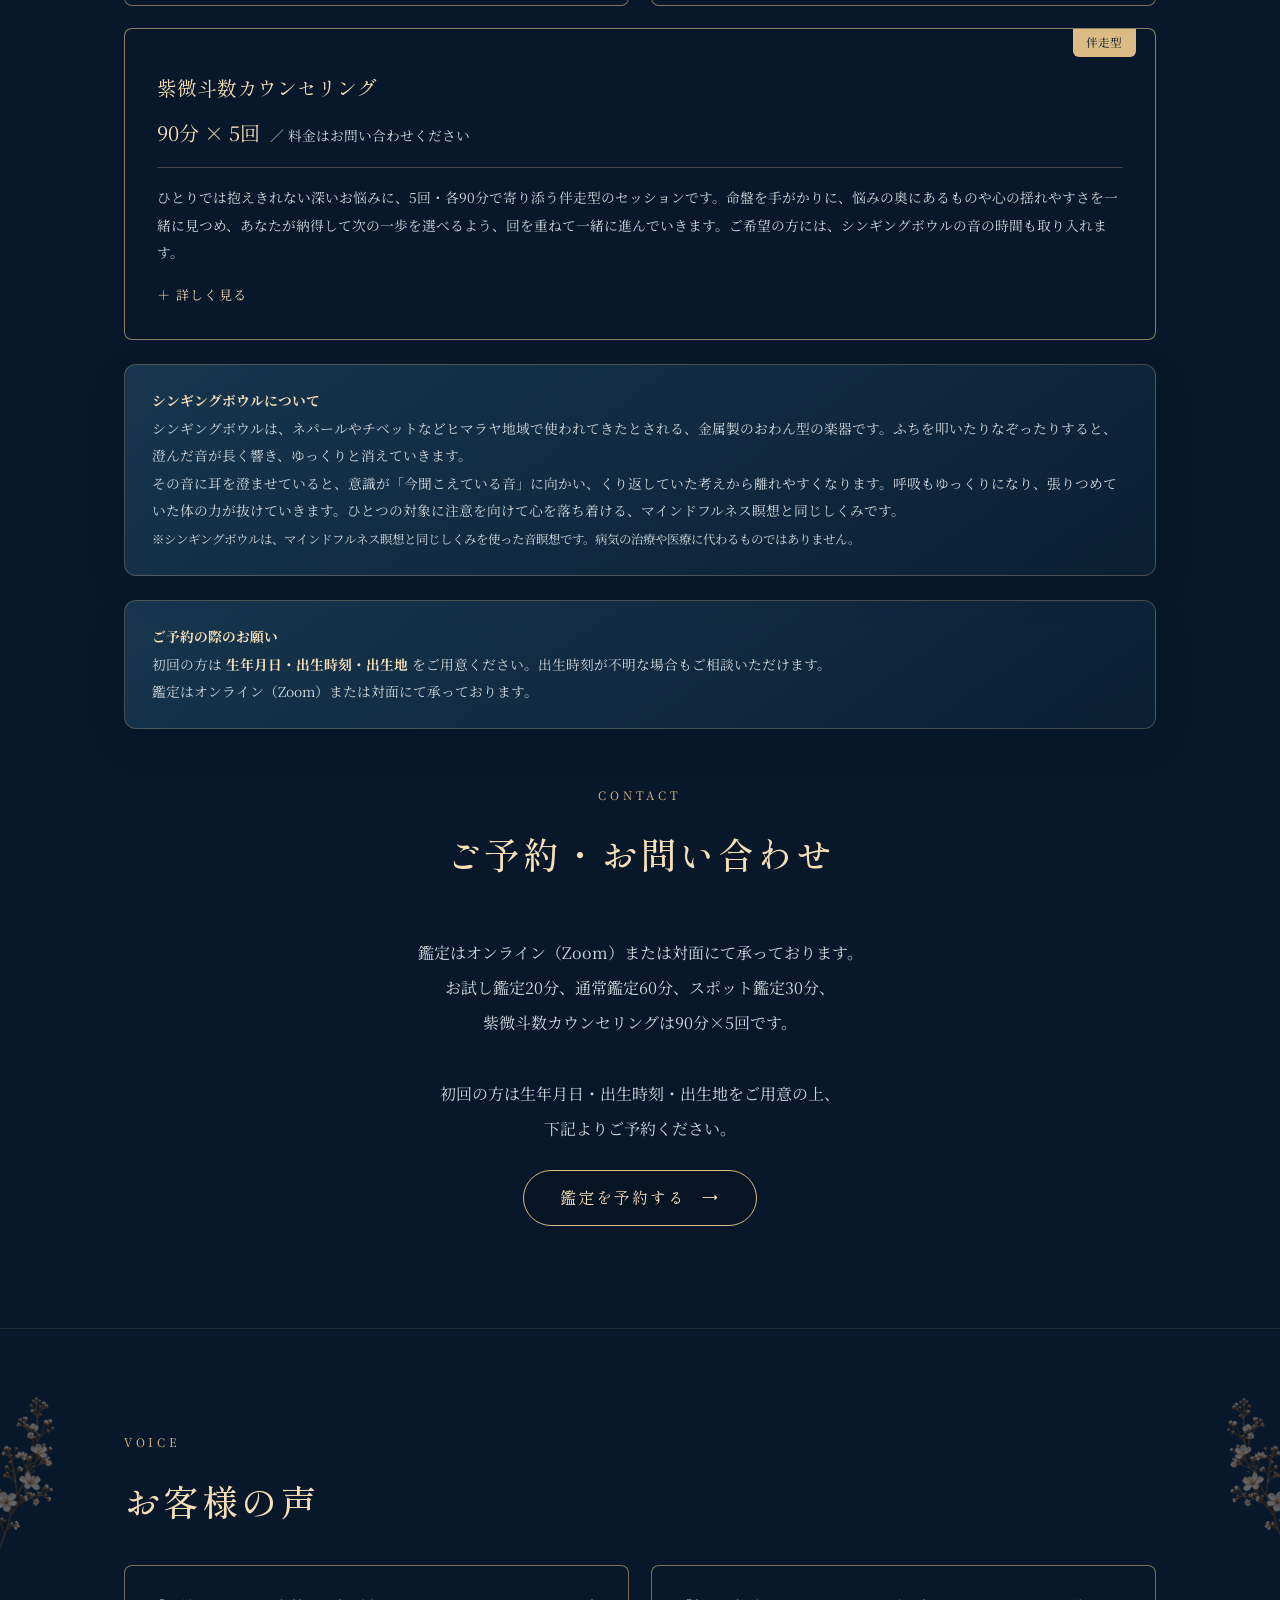
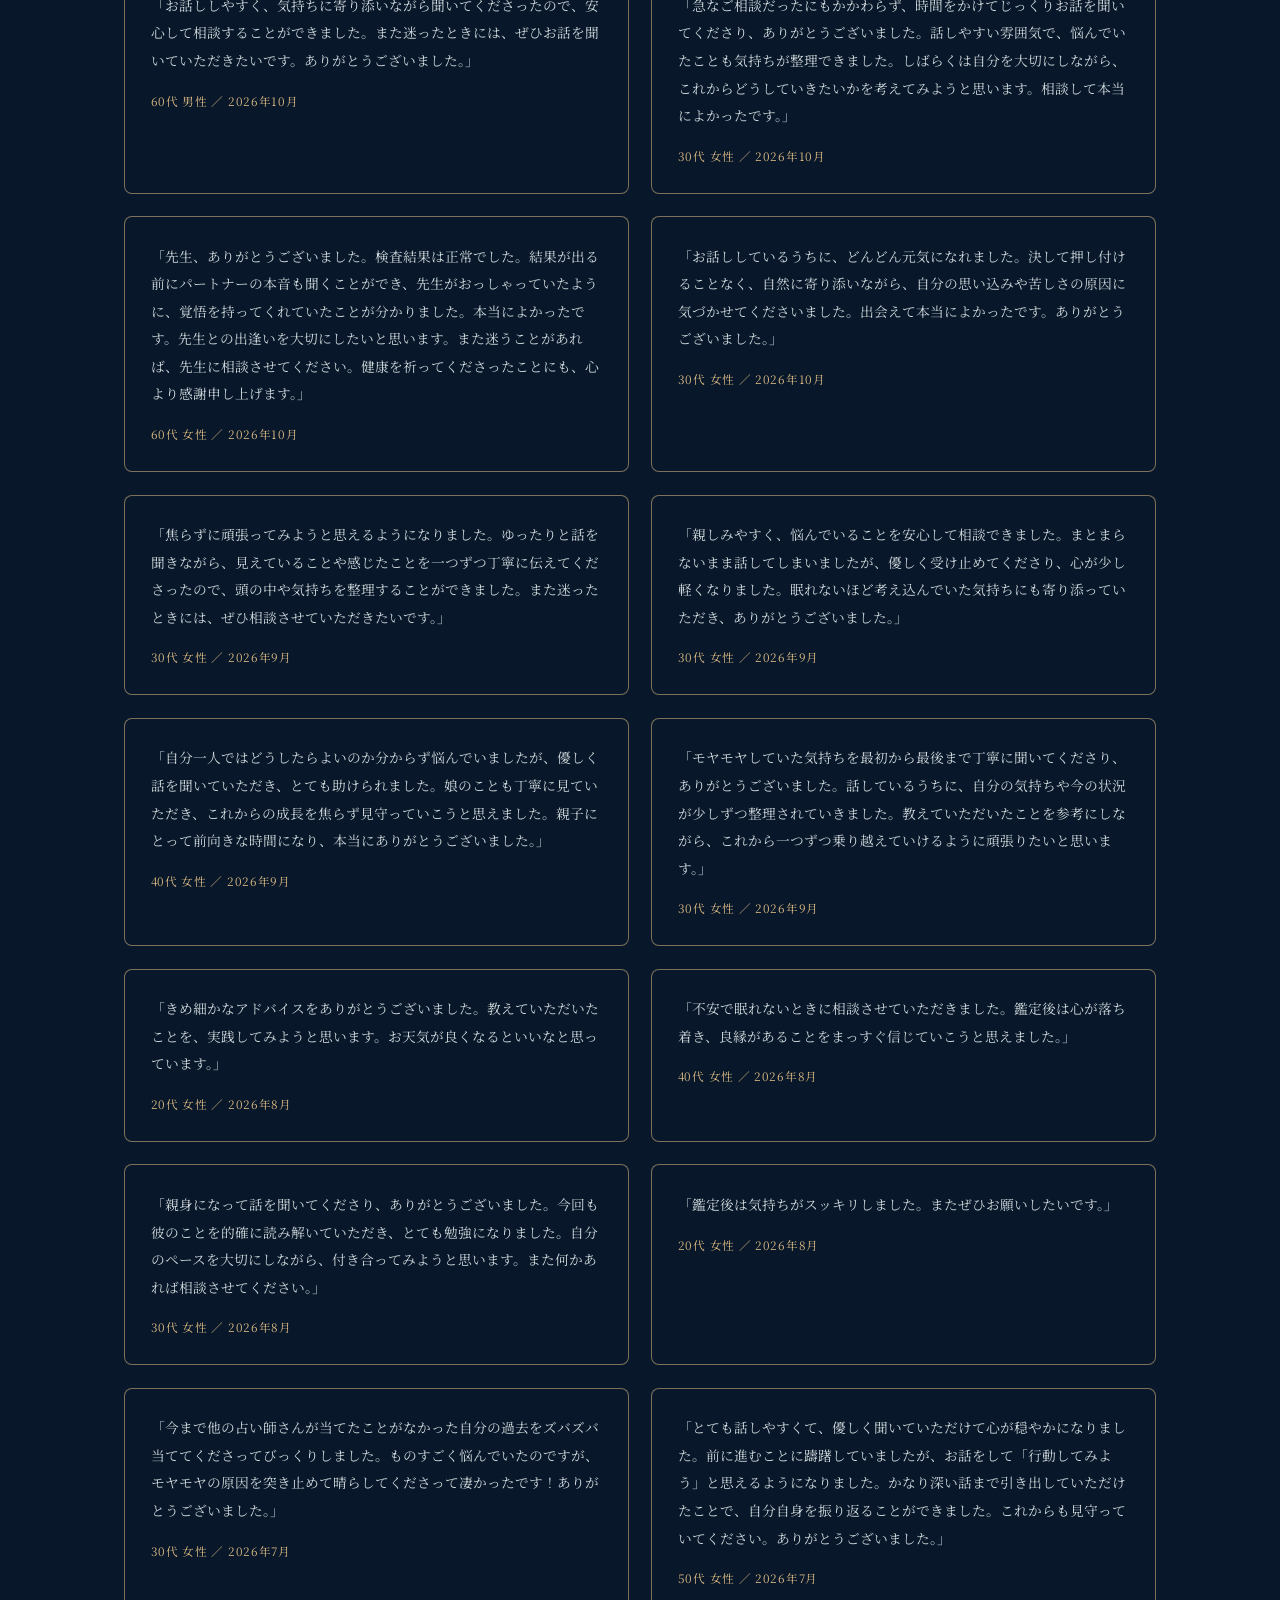
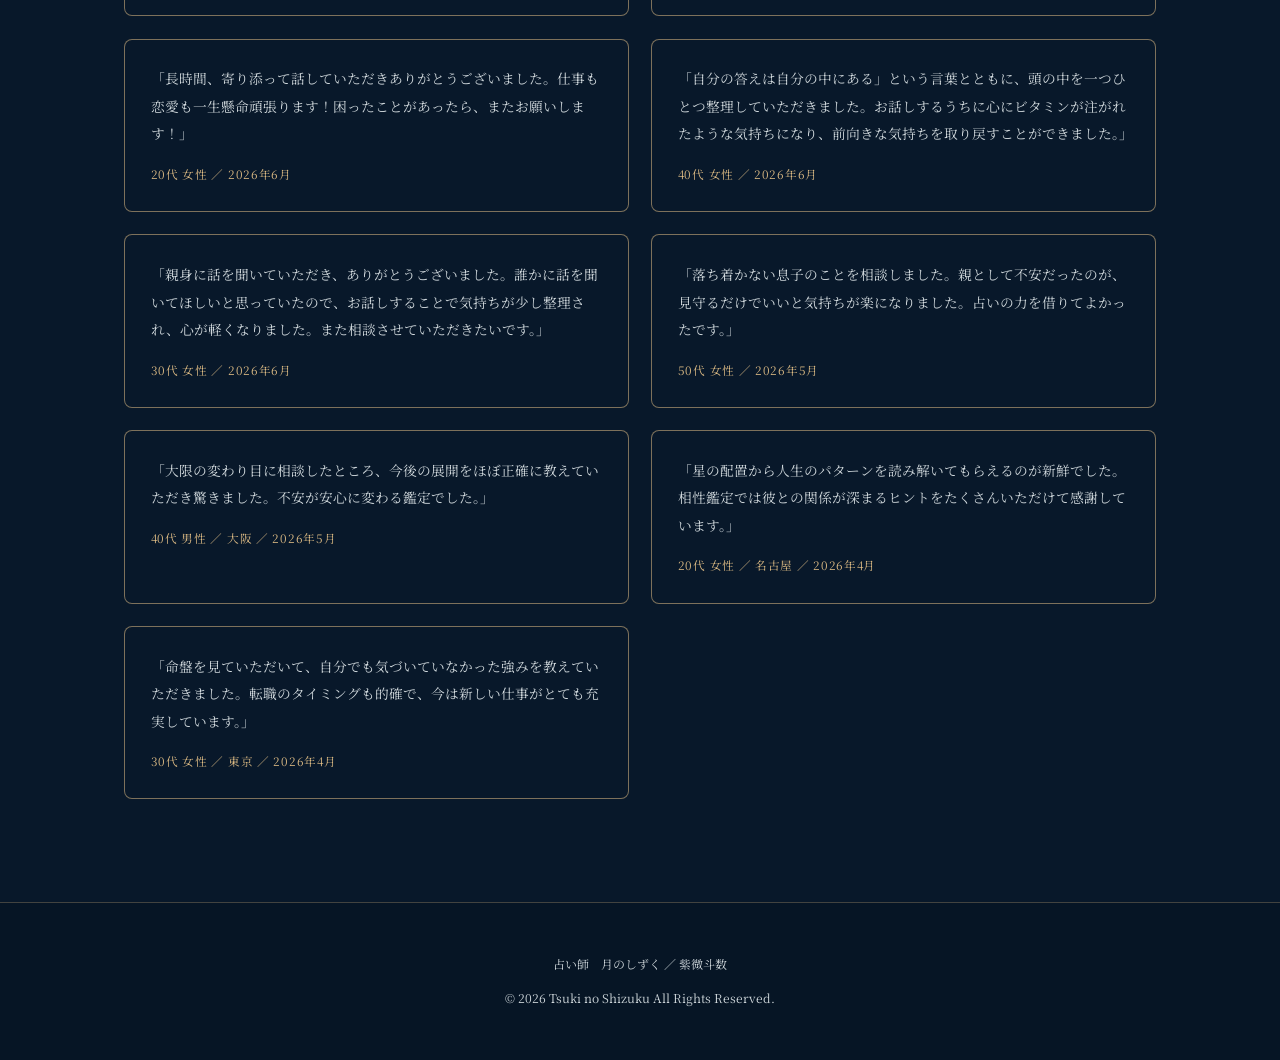
==== commit b1ea9f2b: "Add files via upload" ====
--- a/index.html
+++ b/index.html
@@ -114,6 +114,15 @@
     #meihai .meihai-art { display: block; width: 100%; max-width: 460px; height: auto; margin: 0; border: 0; box-shadow: none; background: transparent; }
     @media (max-width: 700px) { #meihai .meihai-layout { grid-template-columns: 1fr; gap: 1.3rem; } #meihai .meihai-art { width: min(100%, 430px); margin: 0 auto; } }
   </style>
+  <style id="menu-more">
+    .menu-more{margin-top:1rem}
+    .menu-more summary{cursor:pointer;color:var(--gold-light);font-size:.82rem;letter-spacing:.1em;list-style:none}
+    .menu-more summary::-webkit-details-marker{display:none}
+    .menu-more summary::before{content:"＋ "}
+    .menu-more[open] summary::before{content:"－ "}
+    .menu-more .menu-desc p{margin:.9rem 0 0}
+    .menu-more strong,.note-box strong{color:var(--gold-light)}
+  </style>
   <style id="hokuto-size-only">
     @media (min-width:701px) {
       .about-inner { grid-template-columns:minmax(0,.88fr) minmax(0,1.12fr); gap:2rem; }
@@ -137,7 +146,7 @@
   </div>
 </nav>
 
-<section class="hero"><div class="hero-content"><p class="hero-eyebrow">星と音が、心を照らす。</p><h1 class="site-title">月のしずく</h1><p class="hero-subtitle">紫微斗数×奇門遁甲・シンキングボウル</p><div class="hero-rule" aria-hidden="true"></div><p class="hero-copy">自分を知り、進む方向と心を整える。<br>星の巡りを読み解きながら、あなたらしい選択へ。</p><a class="hero-cta" href="yoyaku.html">鑑定を予約する <span aria-hidden="true">→</span></a></div></section>
+<section class="hero"><div class="hero-content"><p class="hero-eyebrow">星と音が、心を照らす。</p><h1 class="site-title">月のしずく</h1><p class="hero-subtitle">紫微斗数×奇門遁甲・シンギングボウル</p><div class="hero-rule" aria-hidden="true"></div><p class="hero-copy">自分を知り、進む方向と心を整える。<br>星の巡りを読み解きながら、あなたらしい選択へ。</p><a class="hero-cta" href="yoyaku.html">鑑定を予約する <span aria-hidden="true">→</span></a></div></section>
 
 <div class="page-band" hidden></div>
 
@@ -169,10 +178,18 @@
   <div class="section">
     <p class="section-label">Menu</p>
     <h2 class="section-title">鑑定メニュー</h2>
-    <p class="section-lead">初回は命盤の作成・全体読み解きを含むため、じっくりお時間をとっております。<br>スポット鑑定はその時々のテーマに絞ってご相談いただけます。</p>
+    <p class="section-lead">はじめての方は、20分のお試し鑑定から気軽に体験いただけます。<br>通常鑑定では命盤の作成から全体の読み解きまで、じっくりお時間をとっております。<br>深いお悩みには、5回にわたって寄り添う紫微斗数カウンセリングもご用意しています。</p>
     <div class="menu-cards">
+      <div class="menu-card">
+        <div class="badge">初回限定・先着5名さま</div>
+        <div class="menu-icon">🌱</div>
+        <div class="menu-name">お試し鑑定</div>
+        <div class="price-row"><span class="price-num">¥ 3,000</span><span class="price-time">／ 20分（税込）</span></div>
+        <div class="divider-thin"></div>
+        <div class="menu-desc">命宮を中心に、生まれ持った性質と、今いちばん気になっていること1つを読み解きます。初めての方限定、お一人さま1回までです。<br>お試し鑑定から1か月以内に通常鑑定をご予約いただくと、3,000円引き（¥5,000）でお受けいただけます。</div>
+      </div>
       <div class="menu-card featured">
-        <div class="badge">はじめての方</div>
+        <div class="badge">おすすめ</div>
         <div class="menu-icon">🌙</div>
         <div class="menu-name">通常鑑定</div>
         <div class="price-row"><span class="price-num highlight">¥ 8,000</span><span class="price-time">／ 60分（税込）</span></div>
@@ -184,7 +201,7 @@
         <div class="menu-name">スポット鑑定</div>
         <div class="price-row"><span class="price-num">¥ 5,000</span><span class="price-time">／ 30分（税込）</span></div>
         <div class="divider-thin"></div>
-        <div class="menu-desc">今年の運気・恋愛・仕事・人間関係など、気になるテーマに絞ってご相談いただけます。初回鑑定を受けた方が対象です。</div>
+        <div class="menu-desc">今年の運気・恋愛・仕事・人間関係など、気になるテーマに絞ってご相談いただけます。通常鑑定を受けた方が対象です。</div>
       </div>
       <div class="menu-card">
         <div class="menu-icon">🧭</div>
@@ -193,6 +210,34 @@
         <div class="divider-thin"></div>
         <div class="menu-desc">奇門遁甲・吉日・風水。これらをお客様に合わせてご提案させていただきます。</div>
       </div>
+      <div class="menu-card featured" style="grid-column:1/-1;">
+        <div class="badge">伴走型</div>
+        <div class="menu-icon">🕊️</div>
+        <div class="menu-name">紫微斗数カウンセリング</div>
+        <div class="price-row"><span class="price-num">90分 × 5回</span><span class="price-time">／ 料金はお問い合わせください</span></div>
+        <div class="divider-thin"></div>
+        <div class="menu-desc">ひとりでは抱えきれない深いお悩みに、5回・各90分で寄り添う伴走型のセッションです。命盤を手がかりに、悩みの奥にあるものや心の揺れやすさを一緒に見つめ、あなたが納得して次の一歩を選べるよう、回を重ねて一緒に進んでいきます。ご希望の方には、シンギングボウルの音の時間も取り入れます。</div>
+        <details class="menu-more">
+          <summary>詳しく見る</summary>
+          <div class="menu-desc">
+            <p><strong>こんな方に</strong><br>・何年も同じところで立ち止まっている<br>・家族や仕事、人との関係のことが頭から離れない<br>・どうすればいいのか、自分でも分からなくなっている<br>・腰を据えて、自分と向き合いたい</p>
+            <p><strong>5回の流れ（例）</strong><br>
+            1. <strong>命盤の全体像を見ながら、今のお悩みを整理する</strong><br>命盤の全体像をお伝えし、今の状況やお悩みをご自身のペースでお話しいただきます。<br>
+            2. <strong>いちばん気になっているお悩みを掘り下げる</strong><br>命盤を手がかりに、その場面で何を感じ、どう考え、どう行動してきたかを振り返ります。<br>
+            3. <strong>繰り返す悩みから自己理解を深める</strong><br>自分をどう評価し、周りの評価をどう受け止めているか。どんなときに心が揺れやすいのかを一緒に見ていきます。<br>
+            4. <strong>自分を等身大に受け止め、日常で試せることを考える</strong><br>気持ちの変化を振り返り、できたことも難しかったことも受け止めながら、日常で無理なく試せることを考えます。<br>
+            5. <strong>変化を振り返り、これからの過ごし方を自分で選ぶ</strong><br>これから何を大切にしたいのかを言葉にし、納得できる次の一歩を自分で選び、決めていきます。</p>
+            <p>セッションの合間に実際に過ごしてみて感じたことも、次の回で一緒に振り返ります。答えを押しつけることはしません。あなた自身が納得して、次の一歩を選べるようになること。それが、この5回の目標です。</p>
+            <p style="font-size:.78rem;">※紫微斗数カウンセリングは、医療やカウンセリング治療に代わるものではありません。通院中の方は、主治医の先生とご相談のうえお申し込みください。</p>
+          </div>
+        </details>
+      </div>
+    </div>
+    <div class="note-box">
+      <strong>シンギングボウルについて</strong><br>
+      シンギングボウルは、ネパールやチベットなどヒマラヤ地域で使われてきたとされる、金属製のおわん型の楽器です。ふちを叩いたりなぞったりすると、澄んだ音が長く響き、ゆっくりと消えていきます。<br>
+      その音に耳を澄ませていると、意識が「今聞こえている音」に向かい、くり返していた考えから離れやすくなります。呼吸もゆっくりになり、張りつめていた体の力が抜けていきます。ひとつの対象に注意を向けて心を落ち着ける、マインドフルネス瞑想と同じしくみです。<br>
+      <span style="font-size:.78rem;">※シンギングボウルは、マインドフルネス瞑想と同じしくみを使った音瞑想です。病気の治療や医療に代わるものではありません。</span>
     </div>
     <div class="note-box">
       <strong>ご予約の際のお願い</strong><br>
@@ -203,7 +248,7 @@
       <p class="section-label">Contact</p>
       <h2 class="section-title">ご予約・お問い合わせ</h2>
     <div class="contact-box">
-      <p>鑑定はオンライン（Zoom）または対面にて承っております。<br>通常鑑定60分、スポット鑑定30分です。<br><br>初回の方は生年月日・出生時刻・出生地をご用意の上、<br>下記よりご予約ください。</p>
+      <p>鑑定はオンライン（Zoom）または対面にて承っております。<br>お試し鑑定20分、通常鑑定60分、スポット鑑定30分、<br>紫微斗数カウンセリングは90分×5回です。<br><br>初回の方は生年月日・出生時刻・出生地をご用意の上、<br>下記よりご予約ください。</p>
       <a class="contact-btn" href="yoyaku.html">鑑定を予約する <span aria-hidden="true">→</span></a>
     </div>
     </div>
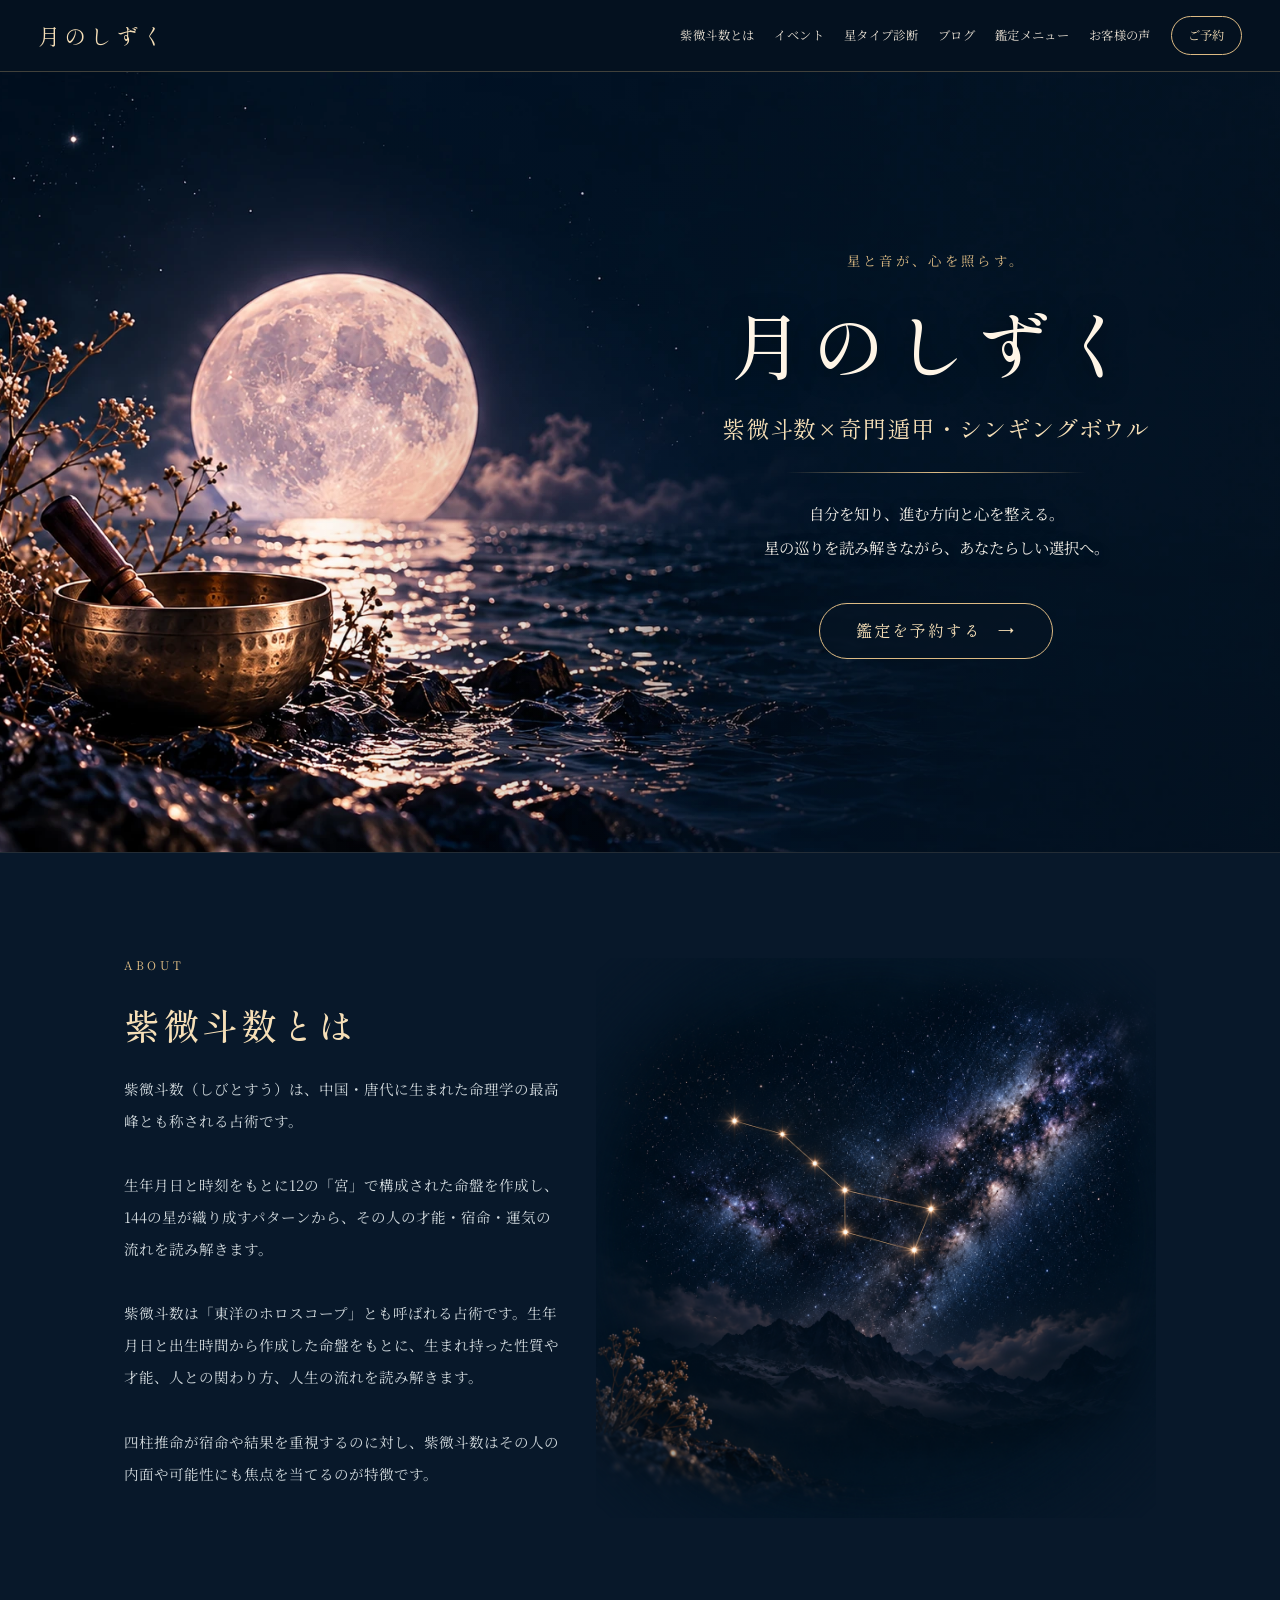
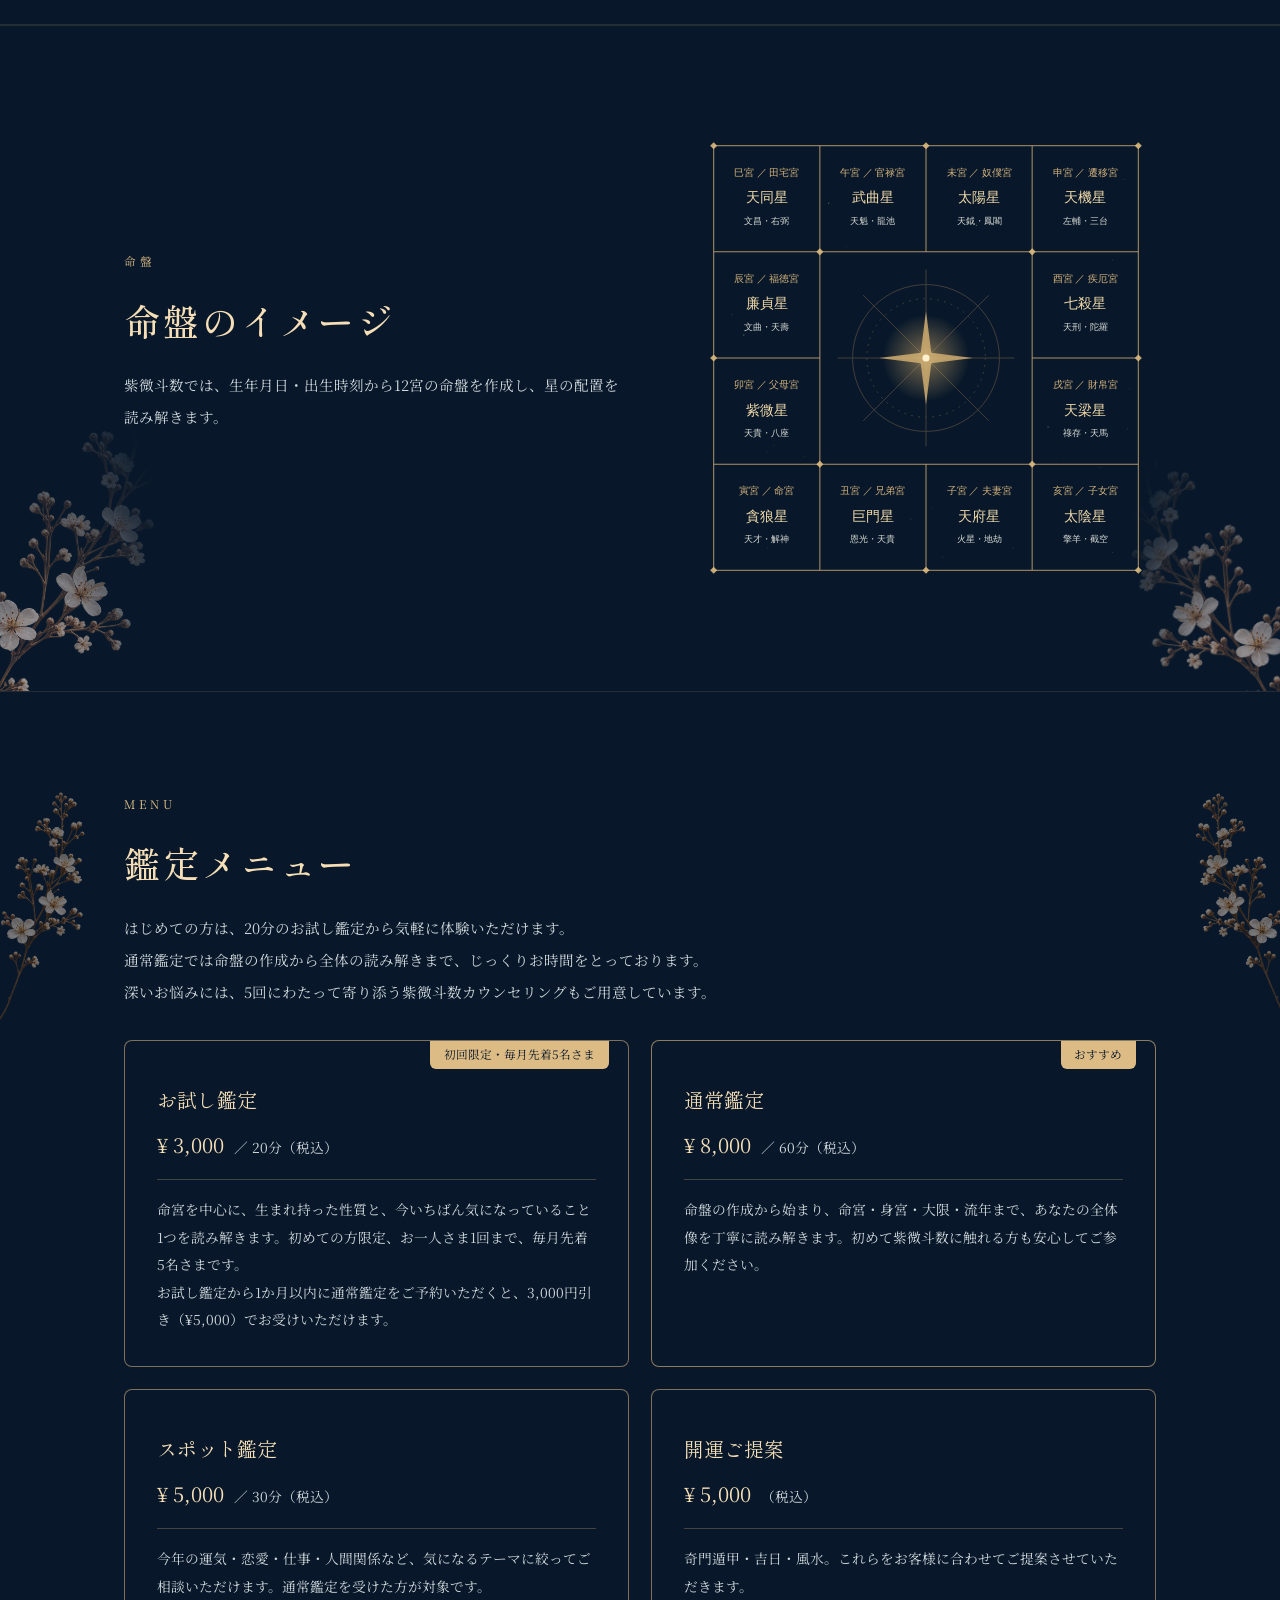
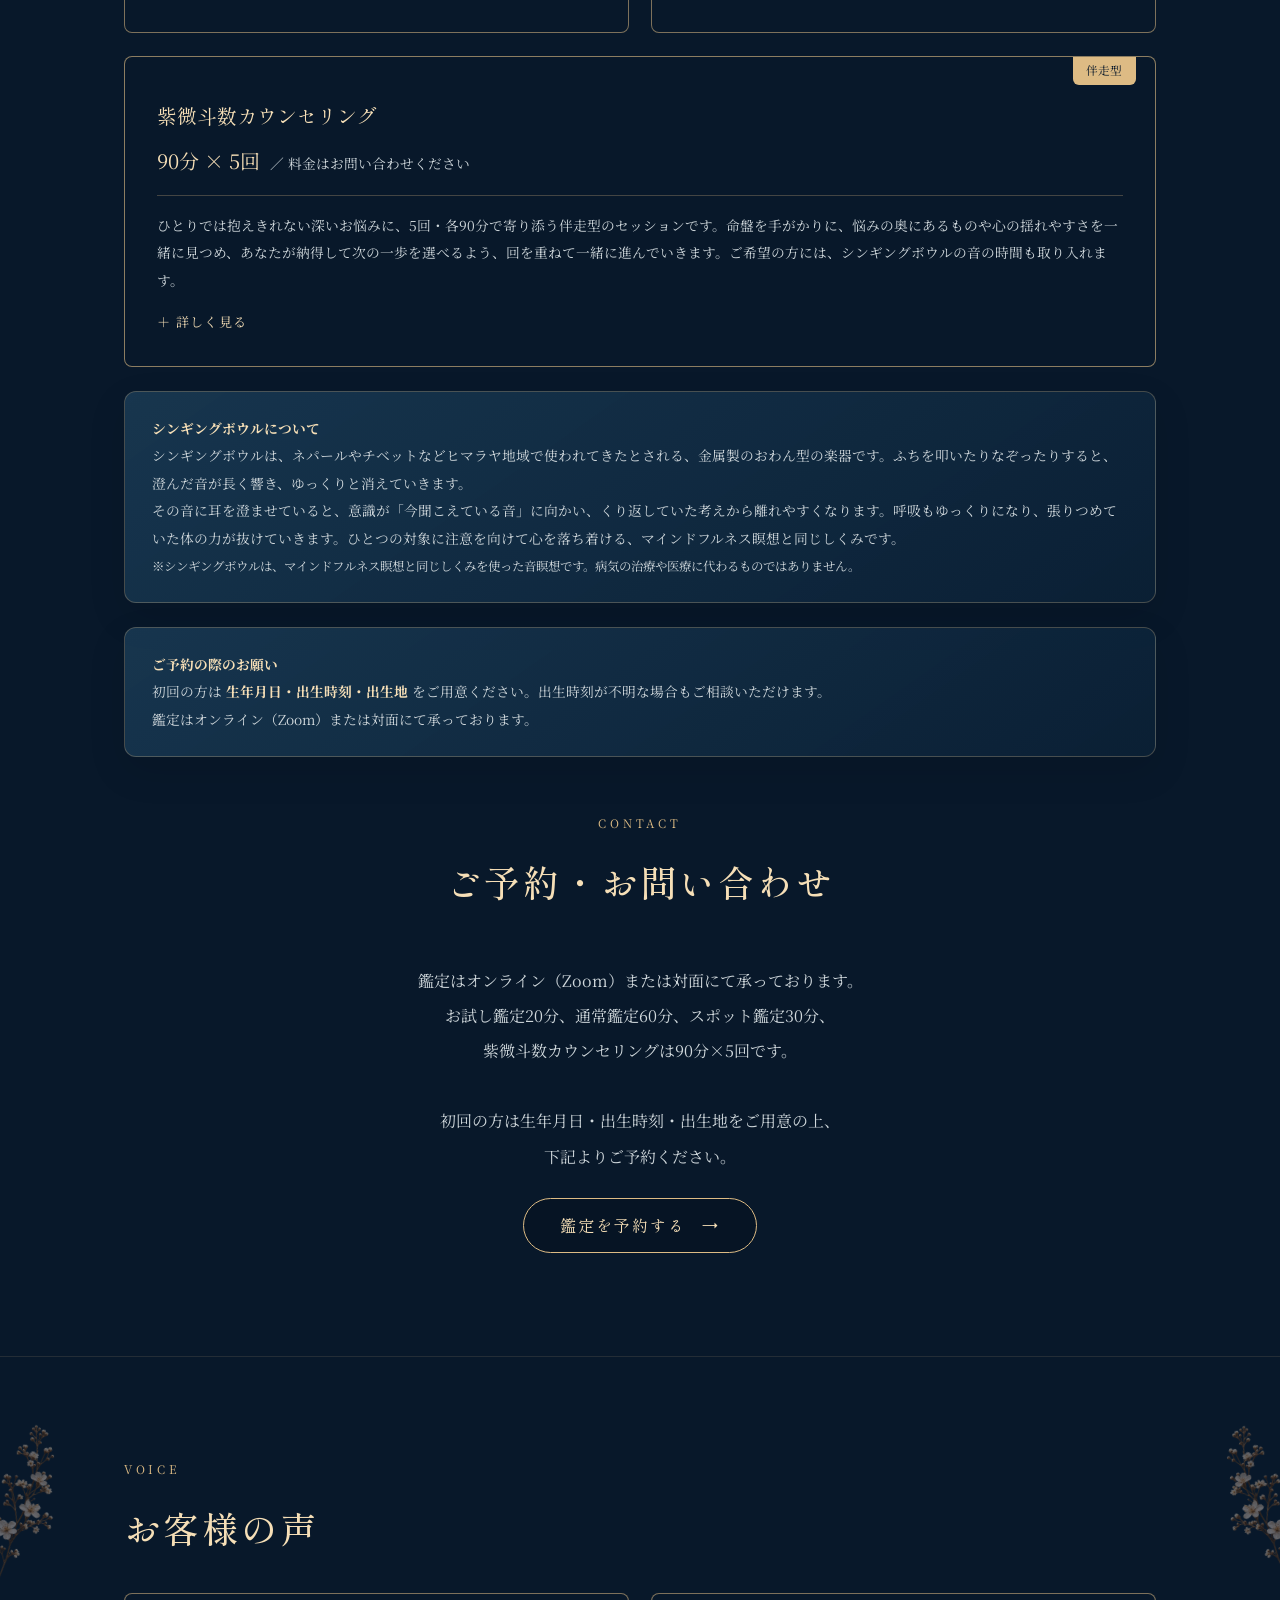
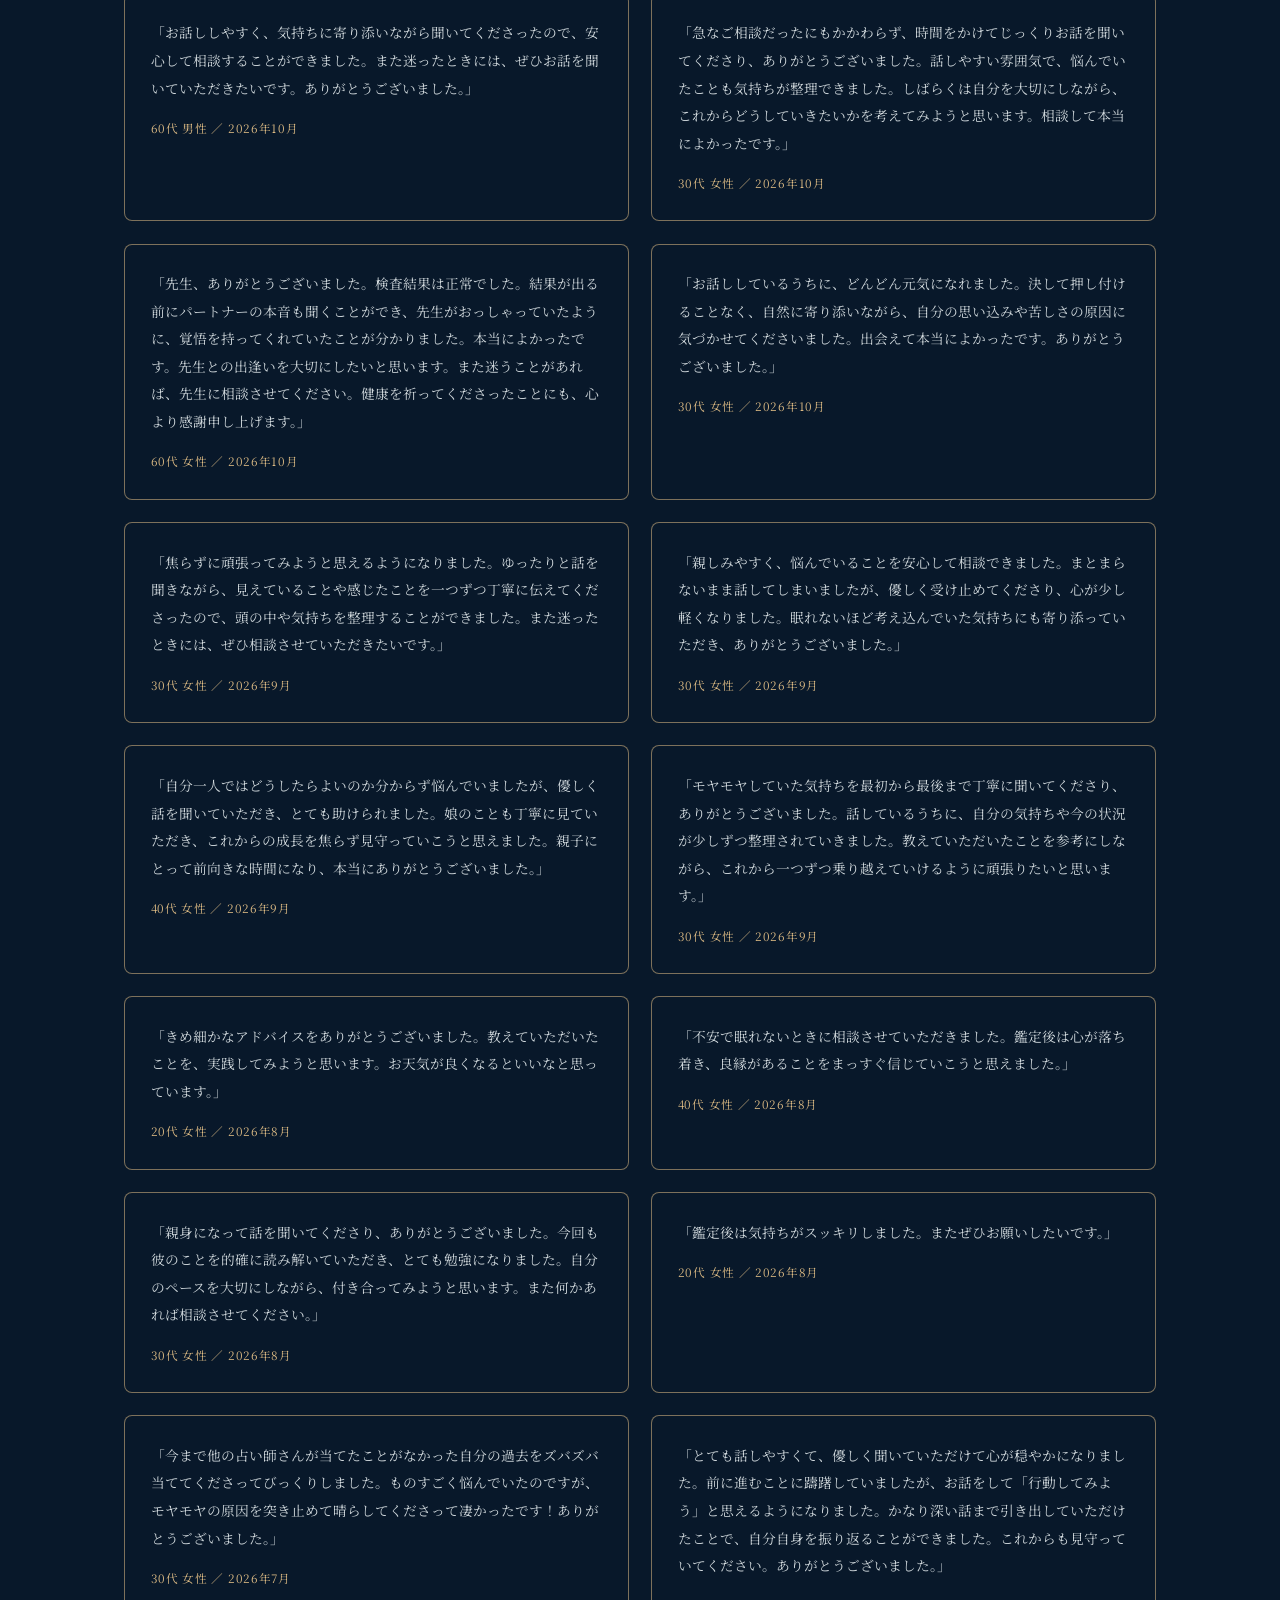
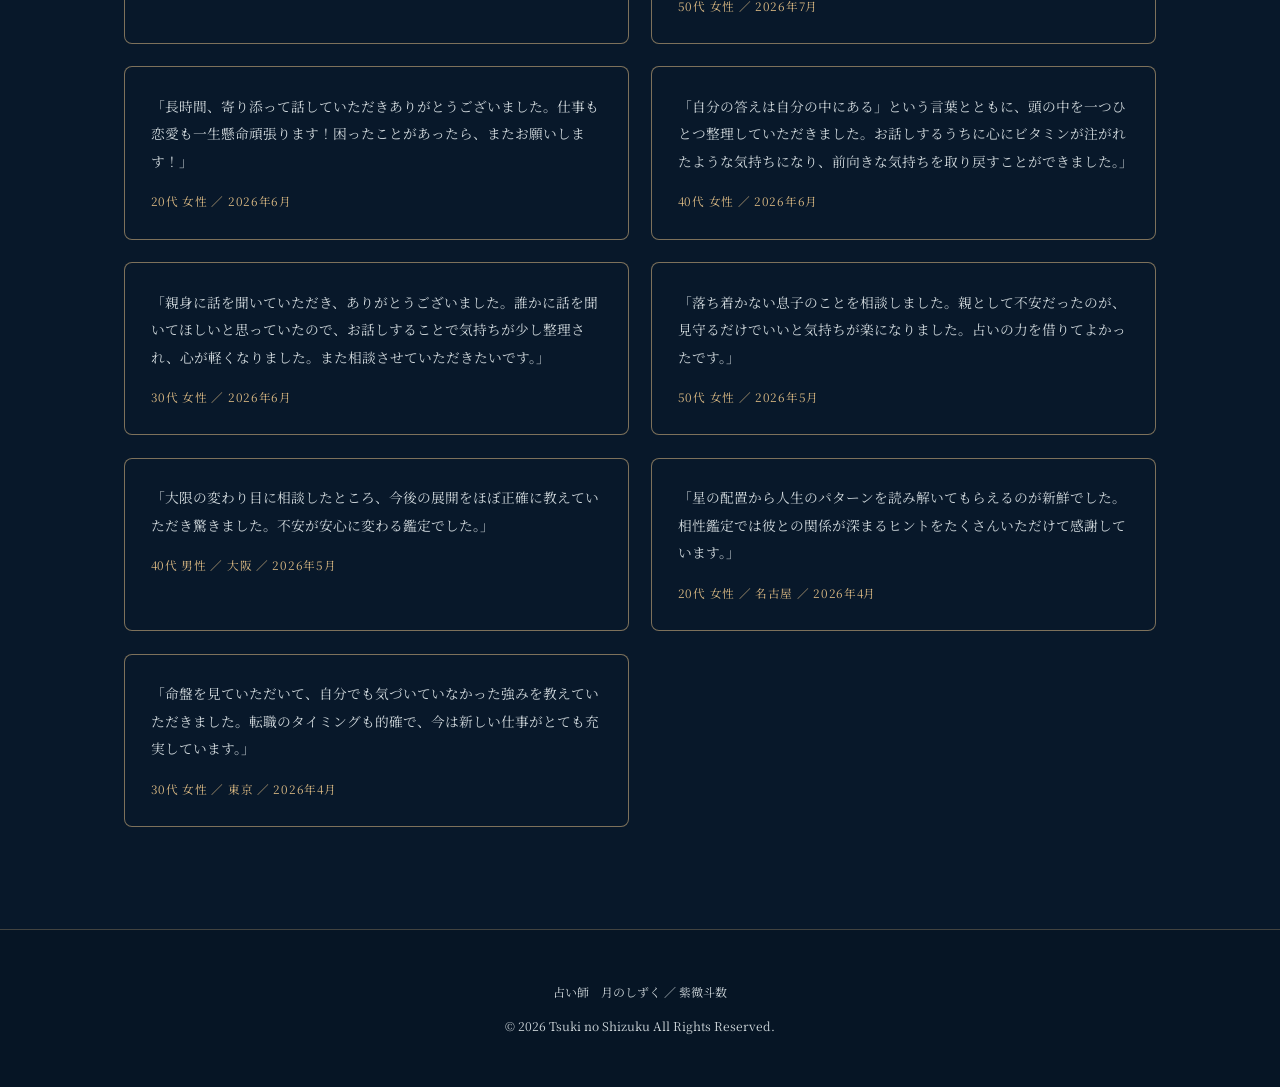
==== commit 635ce03a: "Add files via upload" ====
--- a/index.html
+++ b/index.html
@@ -181,12 +181,12 @@
     <p class="section-lead">はじめての方は、20分のお試し鑑定から気軽に体験いただけます。<br>通常鑑定では命盤の作成から全体の読み解きまで、じっくりお時間をとっております。<br>深いお悩みには、5回にわたって寄り添う紫微斗数カウンセリングもご用意しています。</p>
     <div class="menu-cards">
       <div class="menu-card">
-        <div class="badge">初回限定・先着5名さま</div>
+        <div class="badge">初回限定・毎月先着5名さま</div>
         <div class="menu-icon">🌱</div>
         <div class="menu-name">お試し鑑定</div>
         <div class="price-row"><span class="price-num">¥ 3,000</span><span class="price-time">／ 20分（税込）</span></div>
         <div class="divider-thin"></div>
-        <div class="menu-desc">命宮を中心に、生まれ持った性質と、今いちばん気になっていること1つを読み解きます。初めての方限定、お一人さま1回までです。<br>お試し鑑定から1か月以内に通常鑑定をご予約いただくと、3,000円引き（¥5,000）でお受けいただけます。</div>
+        <div class="menu-desc">命宮を中心に、生まれ持った性質と、今いちばん気になっていること1つを読み解きます。初めての方限定、お一人さま1回まで、毎月先着5名さまです。<br>お試し鑑定から1か月以内に通常鑑定をご予約いただくと、3,000円引き（¥5,000）でお受けいただけます。</div>
       </div>
       <div class="menu-card featured">
         <div class="badge">おすすめ</div>
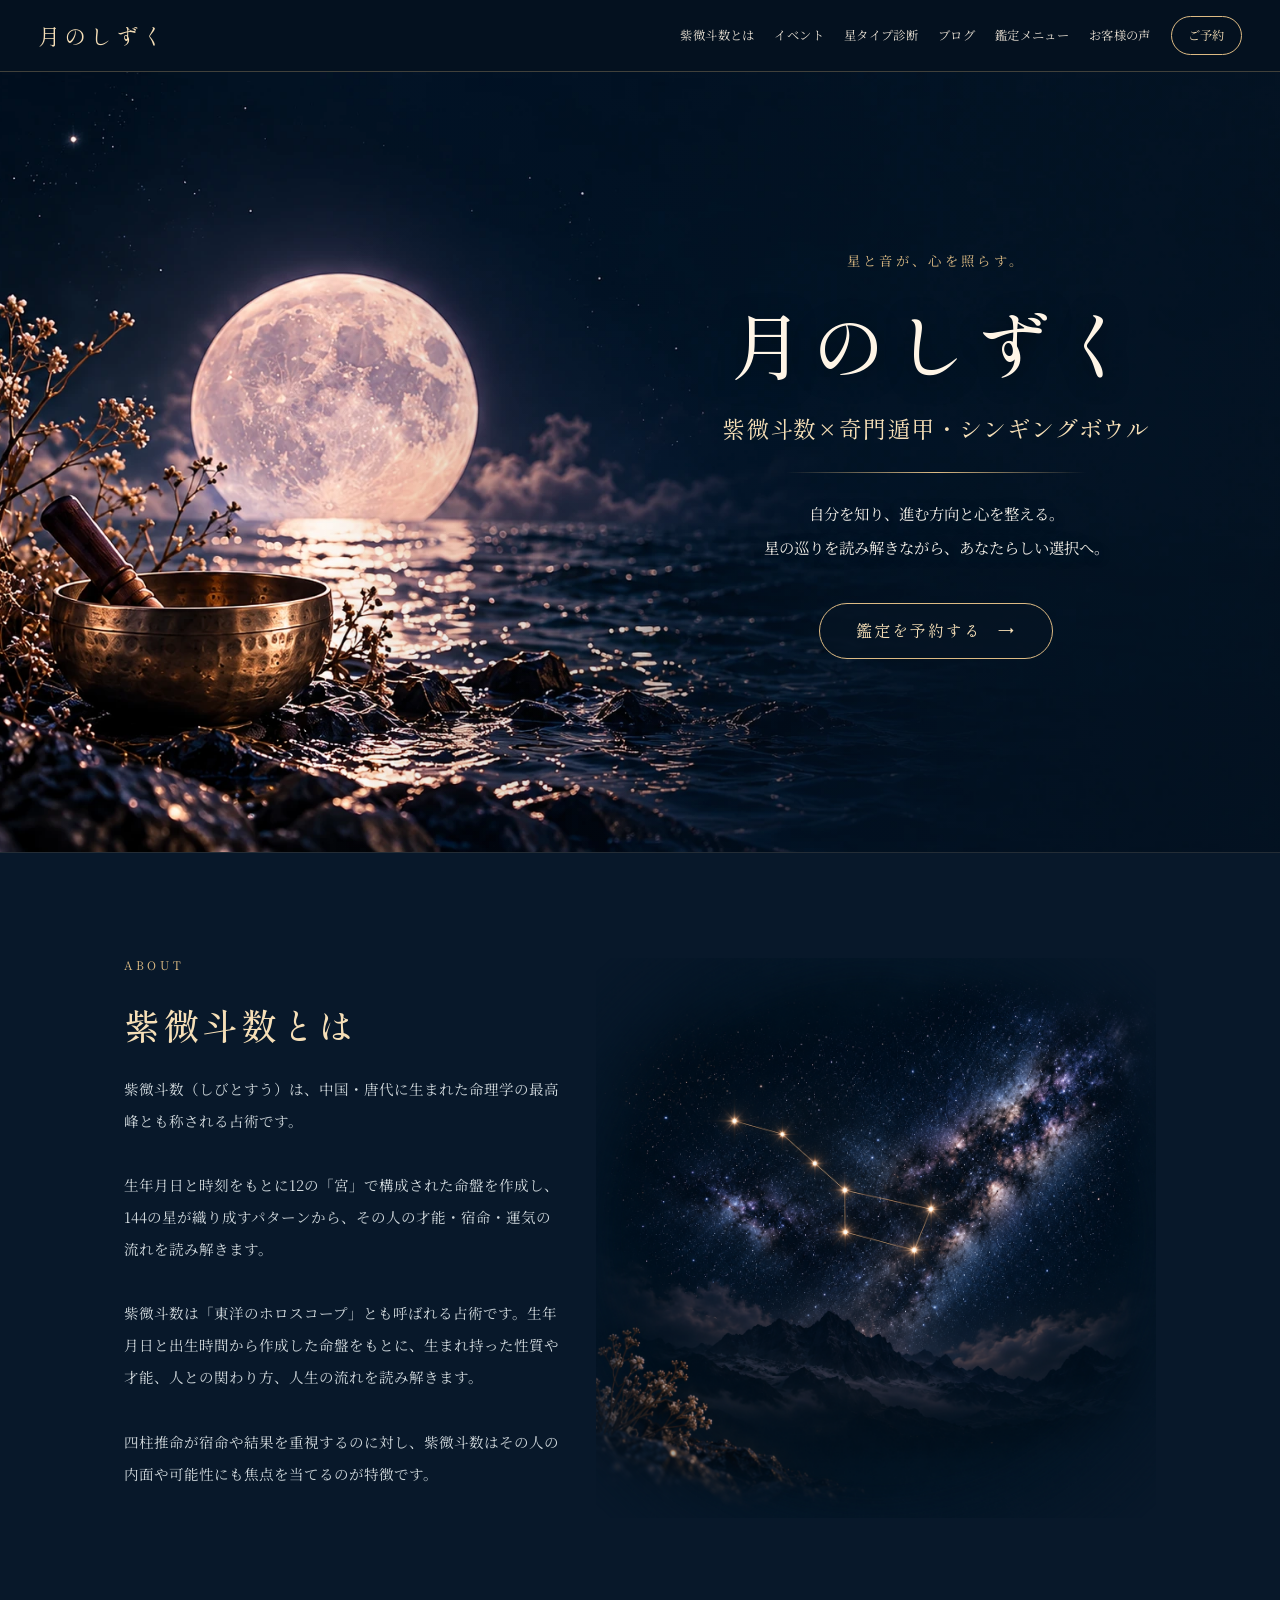
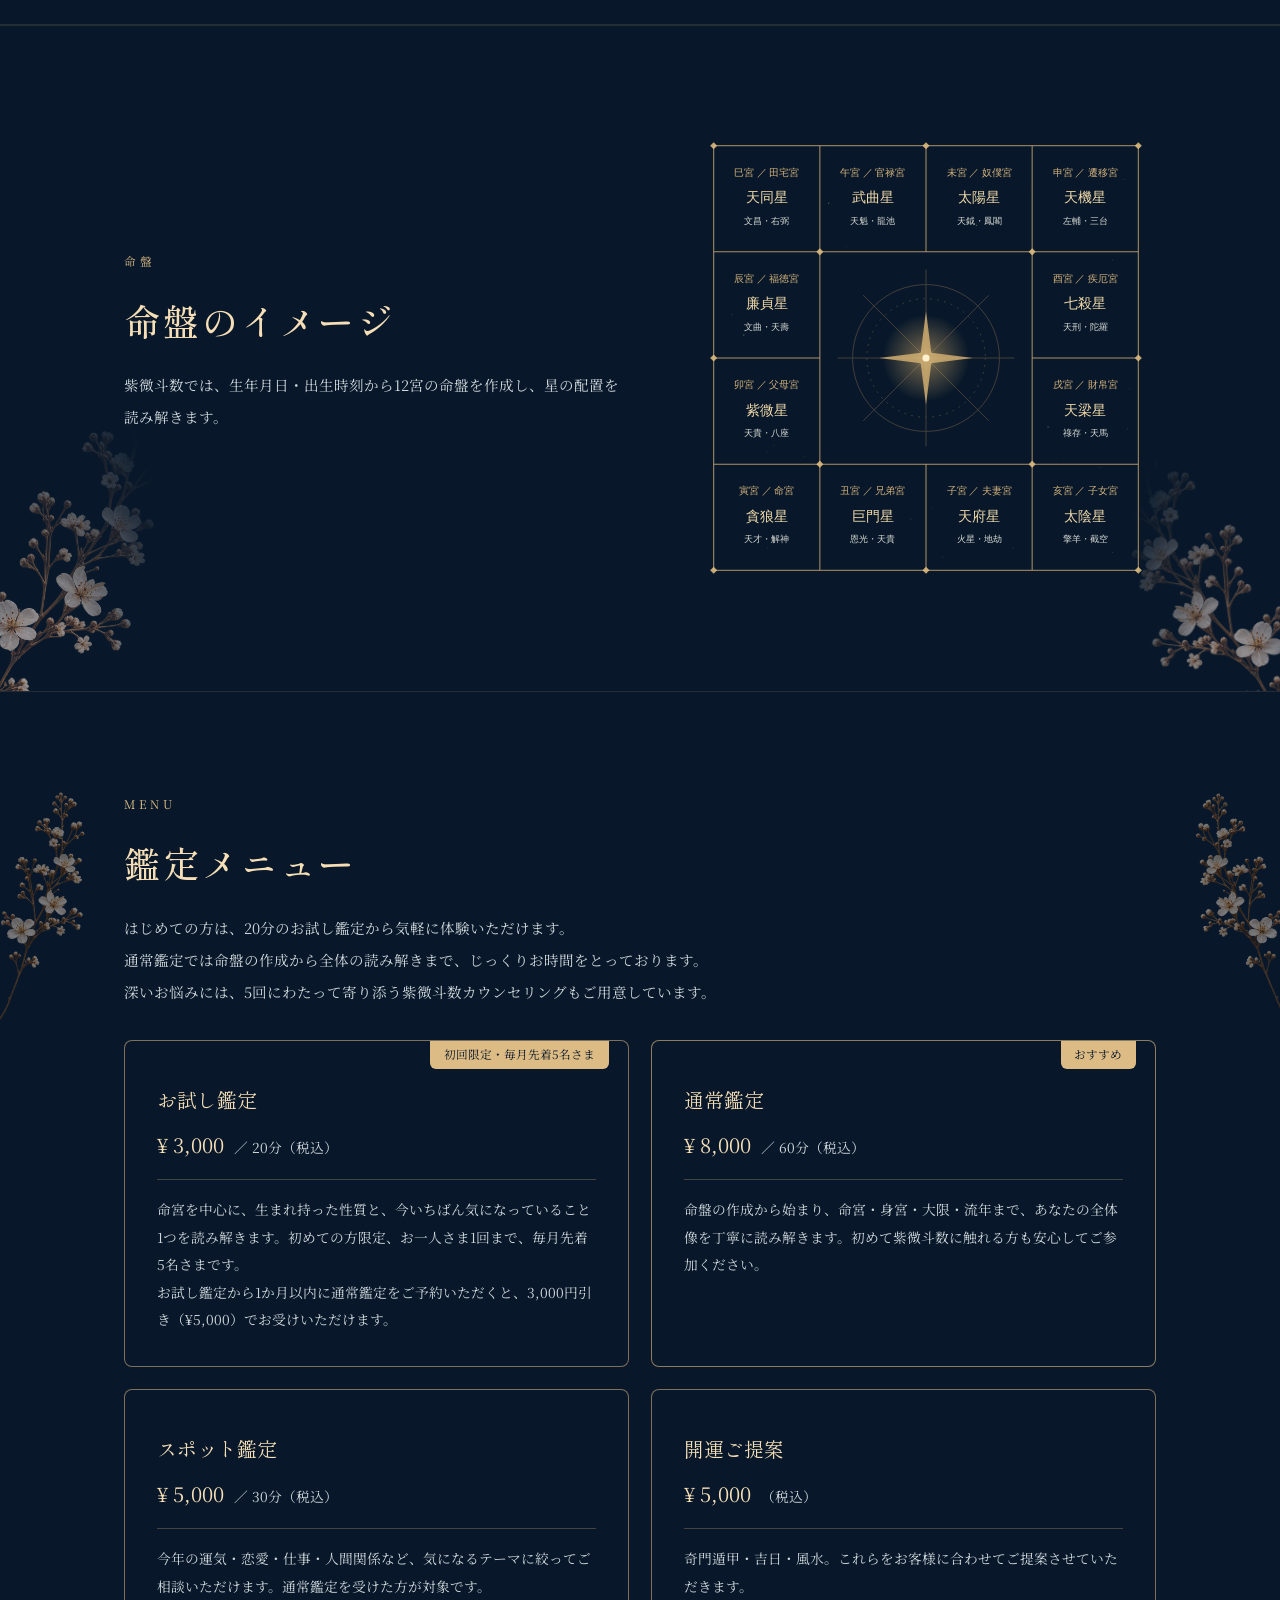
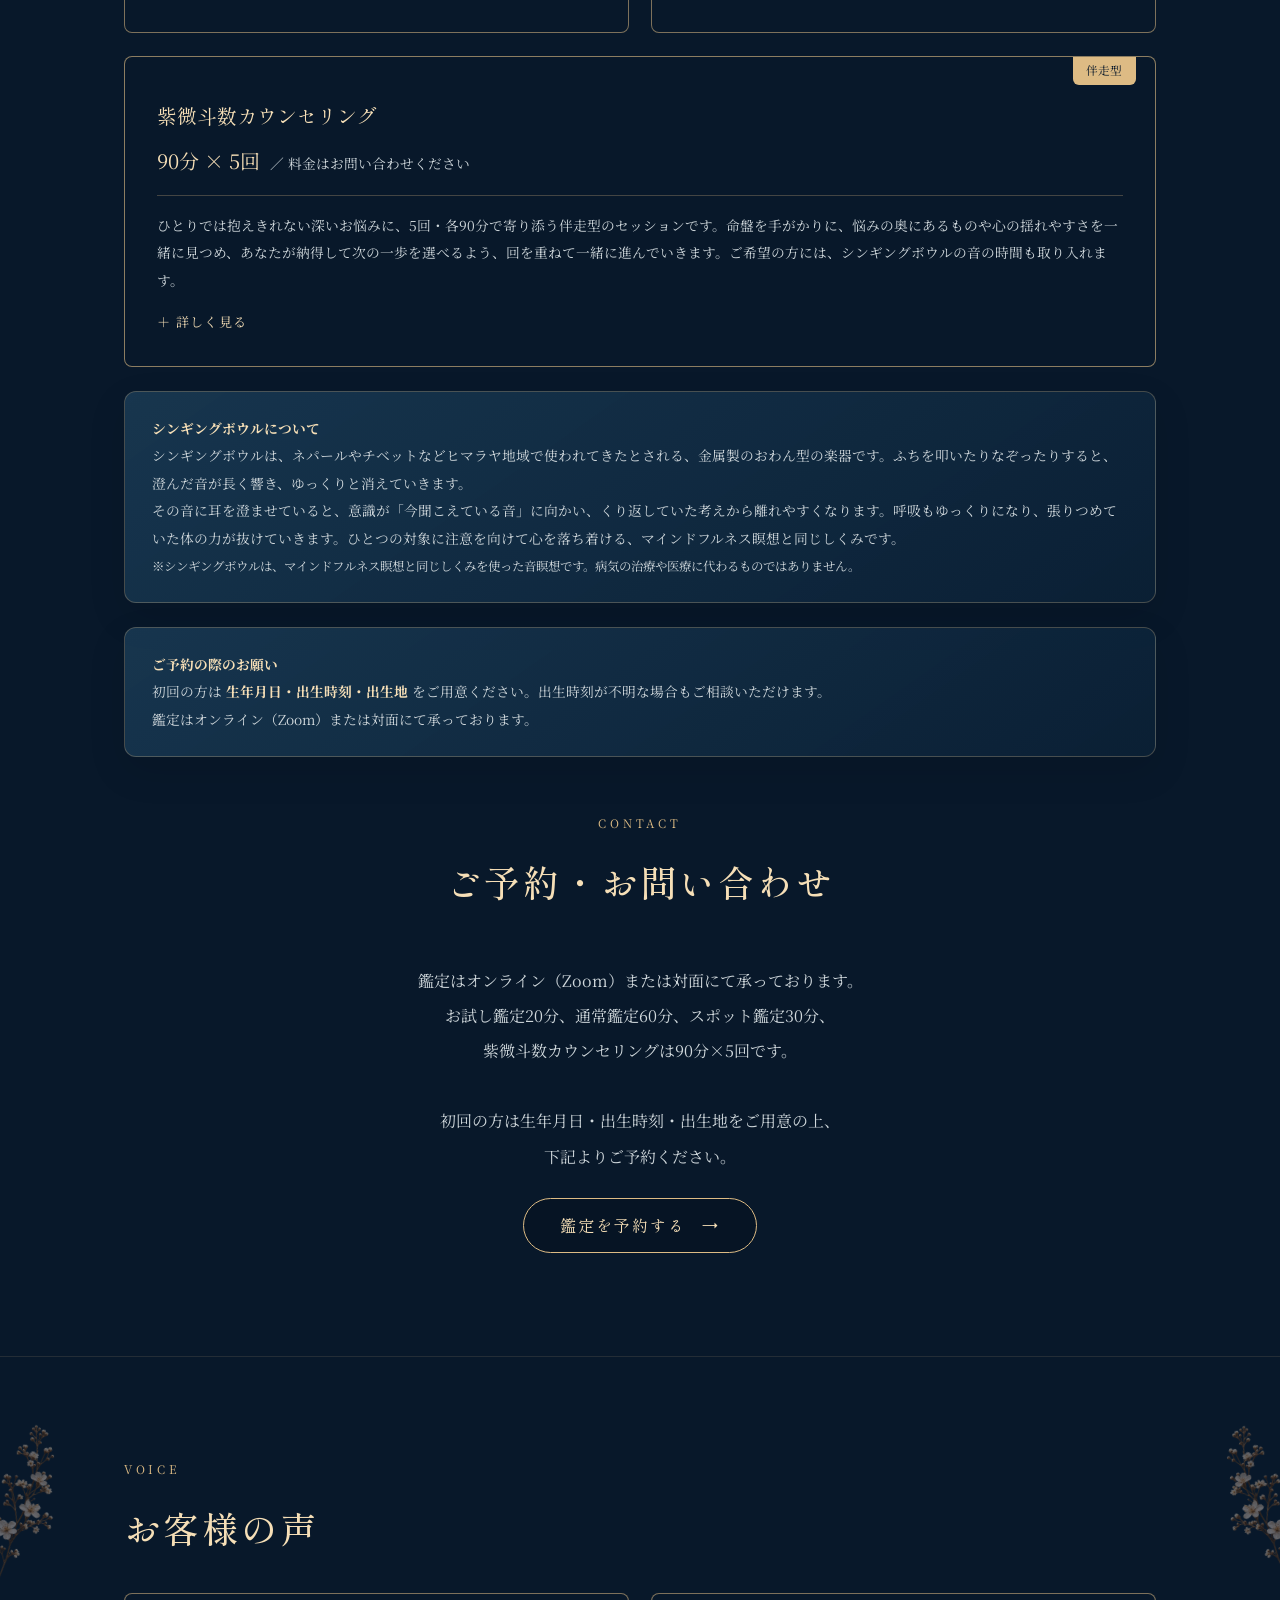
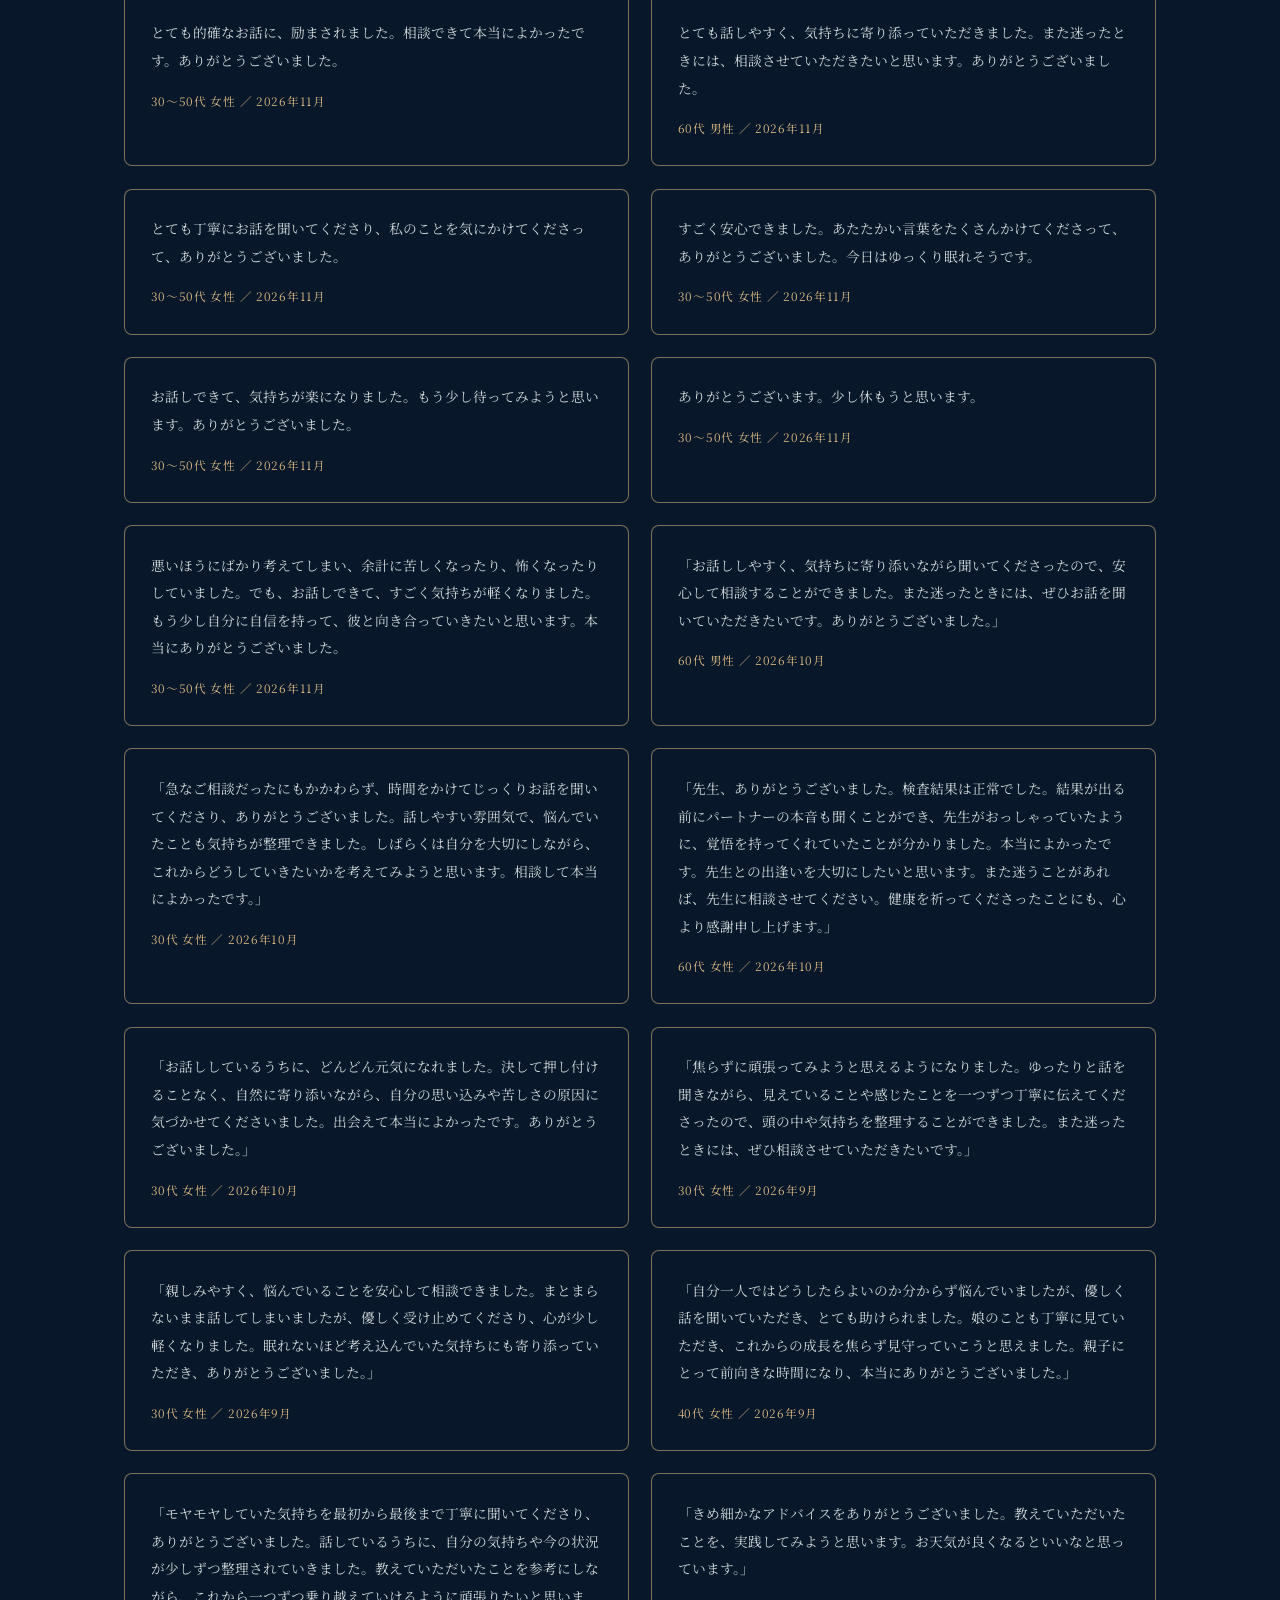
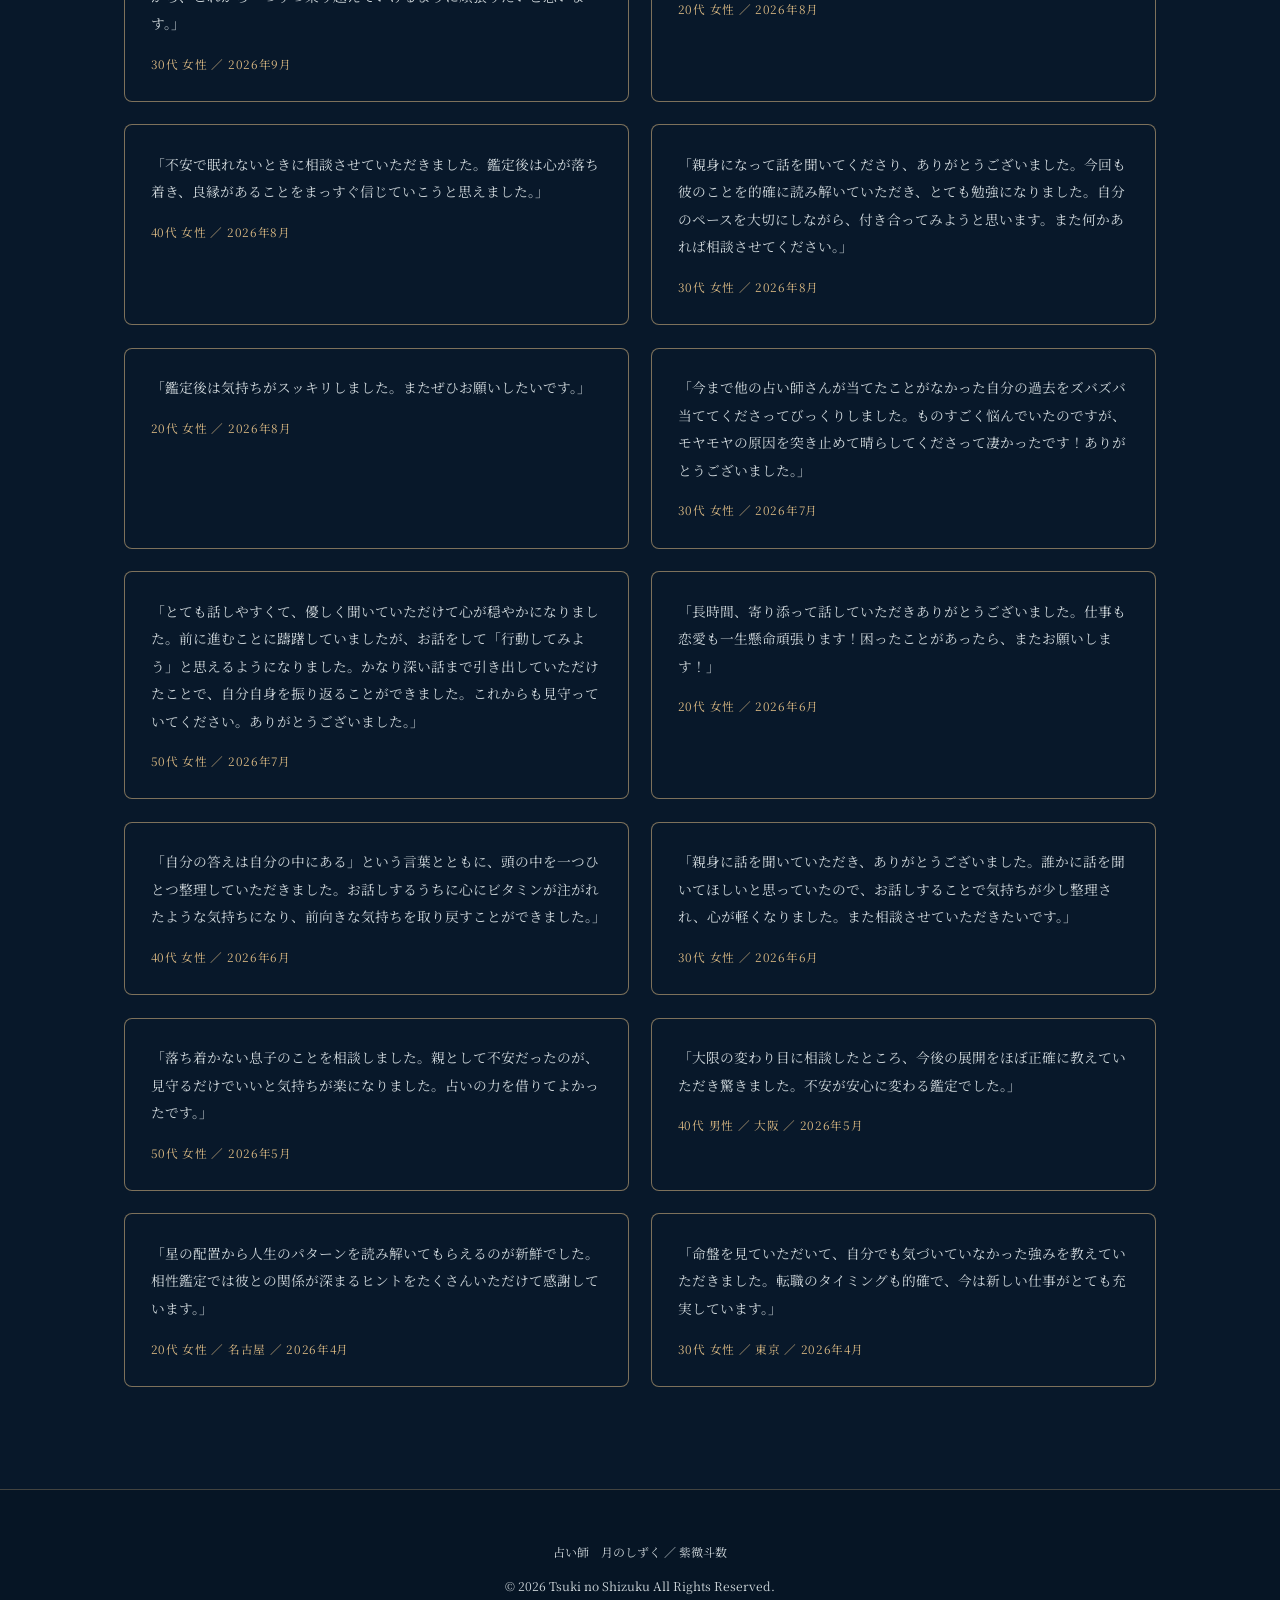
==== commit 3eac1d7a: "Add files via upload" ====
--- a/index.html
+++ b/index.html
@@ -261,6 +261,34 @@
     <h2 class="section-title">お客様の声</h2>
     <div class="testimonials">
       <div class="testimonial">
+        <div class="testimonial-text">とても的確なお話に、励まされました。相談できて本当によかったです。ありがとうございました。</div>
+        <div class="testimonial-author">30〜50代 女性 ／ 2026年11月</div>
+      </div>
+      <div class="testimonial">
+        <div class="testimonial-text">とても話しやすく、気持ちに寄り添っていただきました。また迷ったときには、相談させていただきたいと思います。ありがとうございました。</div>
+        <div class="testimonial-author">60代 男性 ／ 2026年11月</div>
+      </div>
+      <div class="testimonial">
+        <div class="testimonial-text">とても丁寧にお話を聞いてくださり、私のことを気にかけてくださって、ありがとうございました。</div>
+        <div class="testimonial-author">30〜50代 女性 ／ 2026年11月</div>
+      </div>
+      <div class="testimonial">
+        <div class="testimonial-text">すごく安心できました。あたたかい言葉をたくさんかけてくださって、ありがとうございました。今日はゆっくり眠れそうです。</div>
+        <div class="testimonial-author">30〜50代 女性 ／ 2026年11月</div>
+      </div>
+      <div class="testimonial">
+        <div class="testimonial-text">お話しできて、気持ちが楽になりました。もう少し待ってみようと思います。ありがとうございました。</div>
+        <div class="testimonial-author">30〜50代 女性 ／ 2026年11月</div>
+      </div>
+      <div class="testimonial">
+        <div class="testimonial-text">ありがとうございます。少し休もうと思います。</div>
+        <div class="testimonial-author">30〜50代 女性 ／ 2026年11月</div>
+      </div>
+      <div class="testimonial">
+        <div class="testimonial-text">悪いほうにばかり考えてしまい、余計に苦しくなったり、怖くなったりしていました。でも、お話しできて、すごく気持ちが軽くなりました。もう少し自分に自信を持って、彼と向き合っていきたいと思います。本当にありがとうございました。</div>
+        <div class="testimonial-author">30〜50代 女性 ／ 2026年11月</div>
+      </div>
+      <div class="testimonial">
         <div class="testimonial-text">「お話ししやすく、気持ちに寄り添いながら聞いてくださったので、安心して相談することができました。また迷ったときには、ぜひお話を聞いていただきたいです。ありがとうございました。」</div>
         <div class="testimonial-author">60代 男性 ／ 2026年10月</div>
       </div>
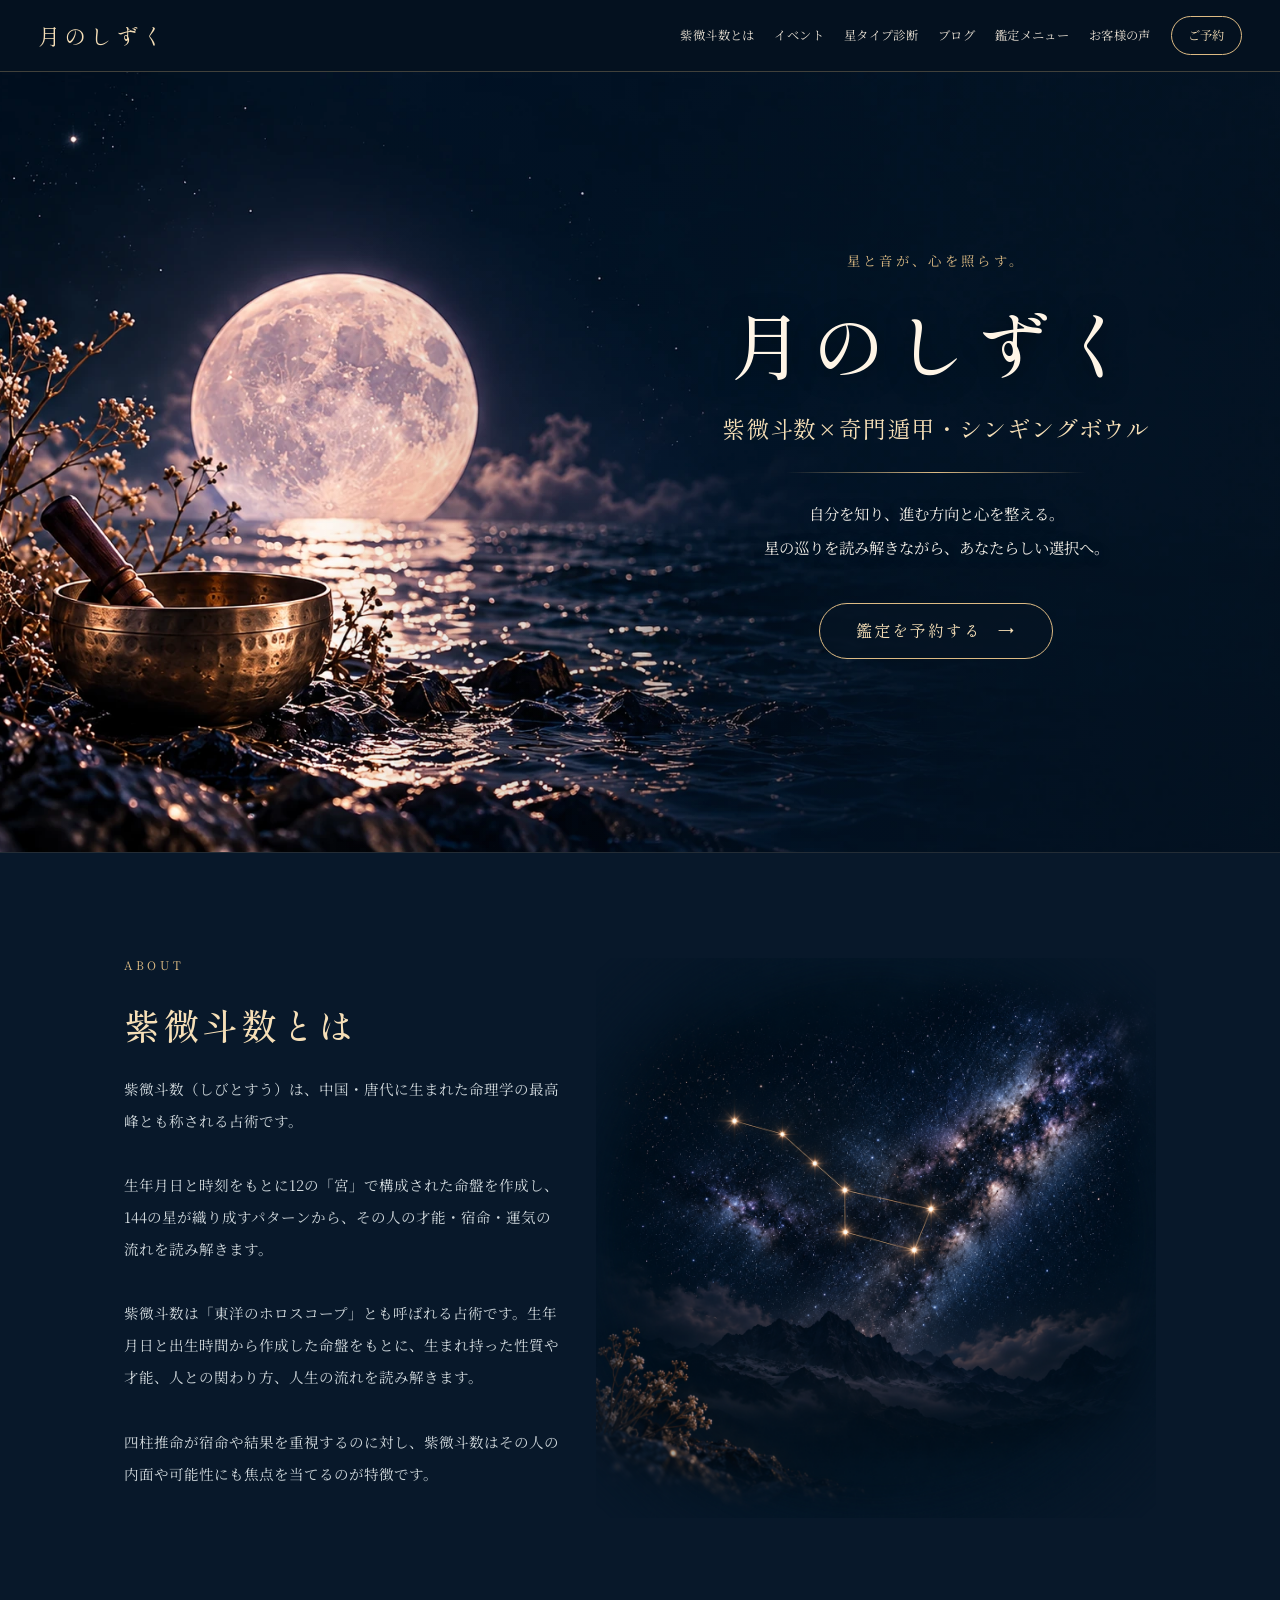
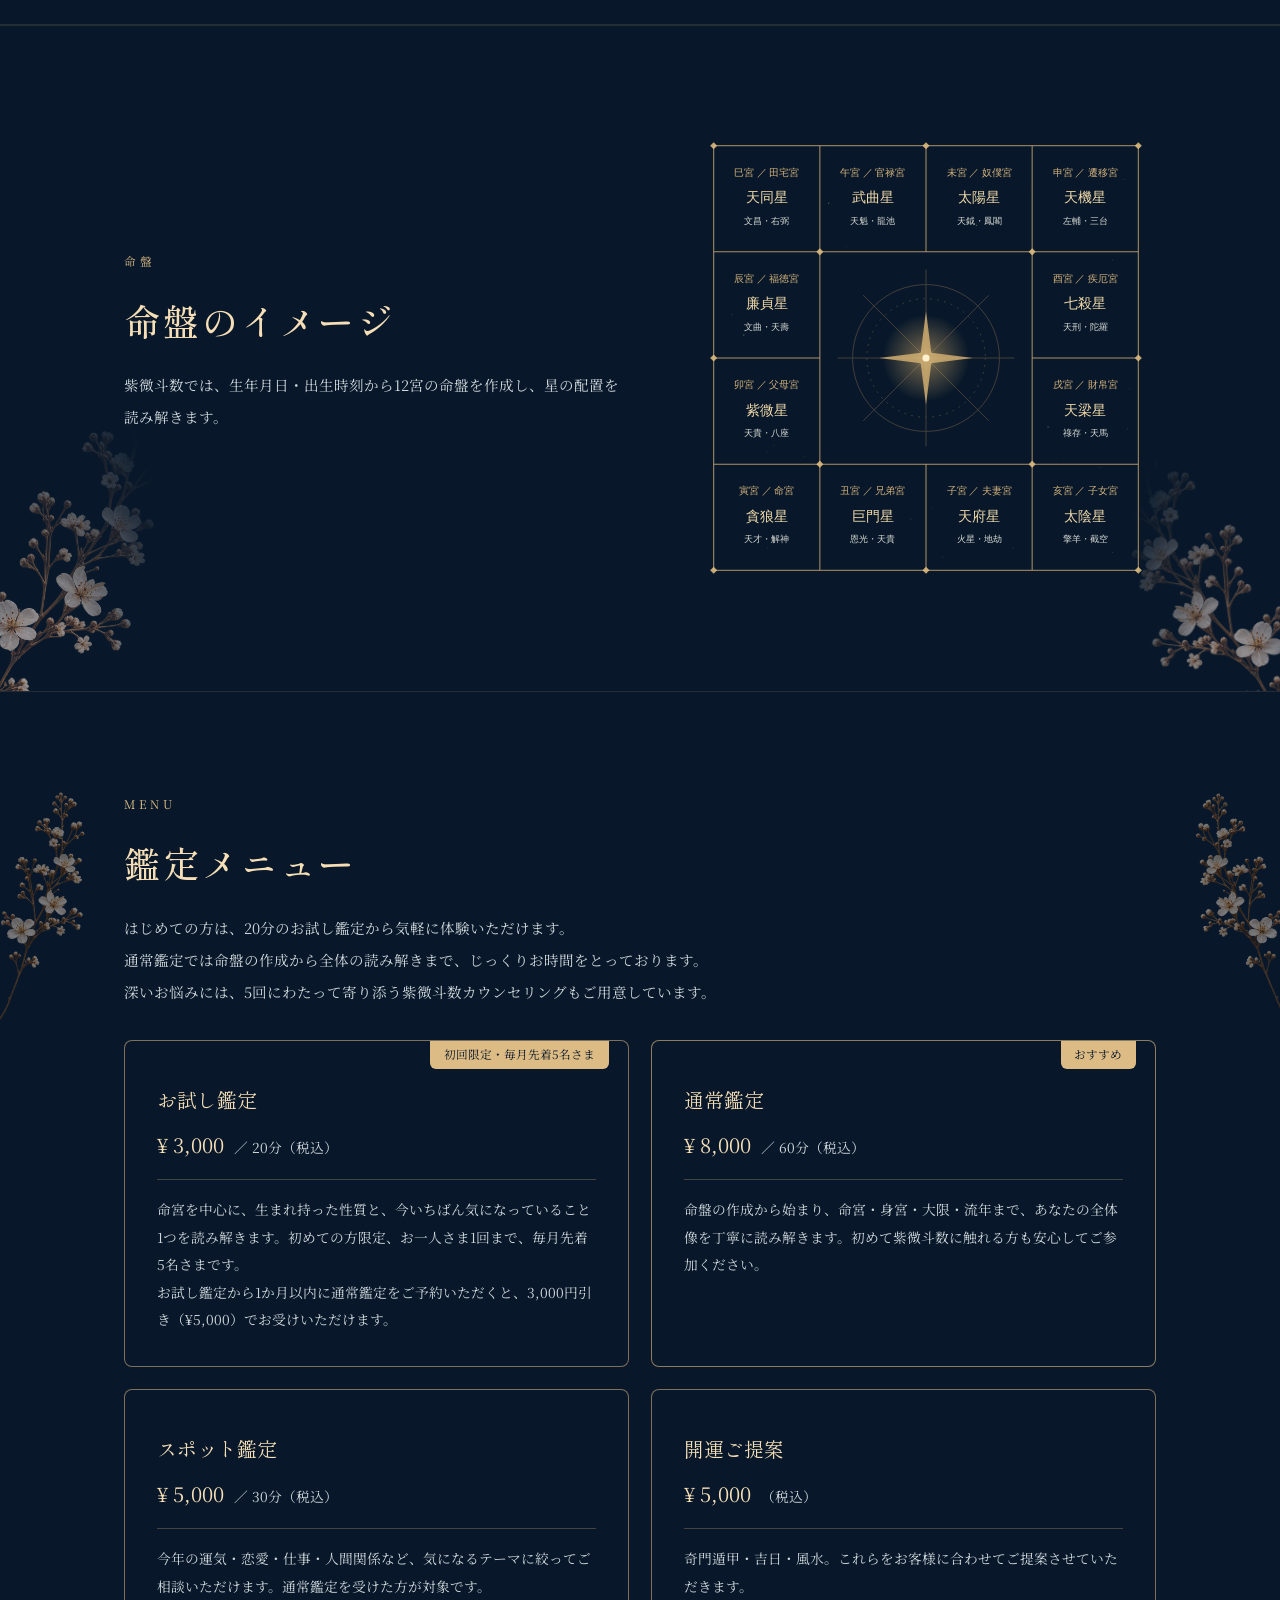
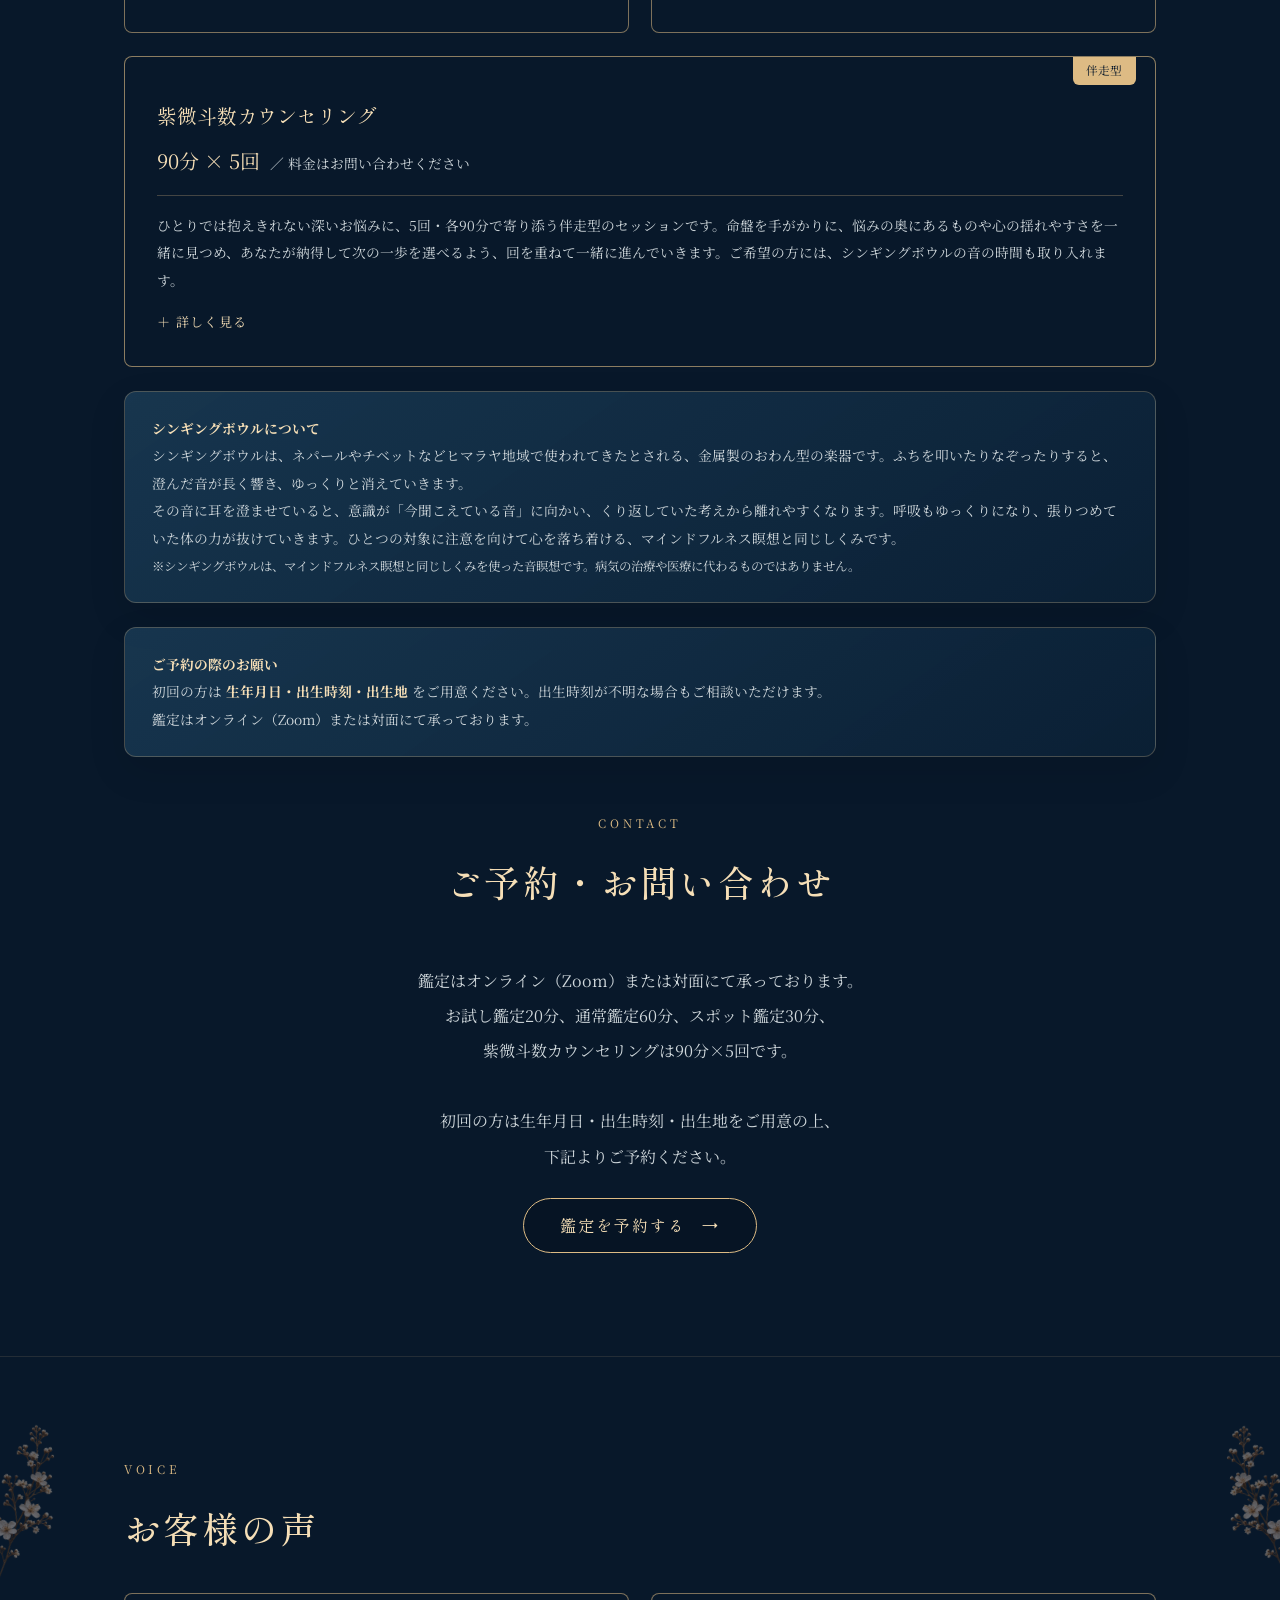
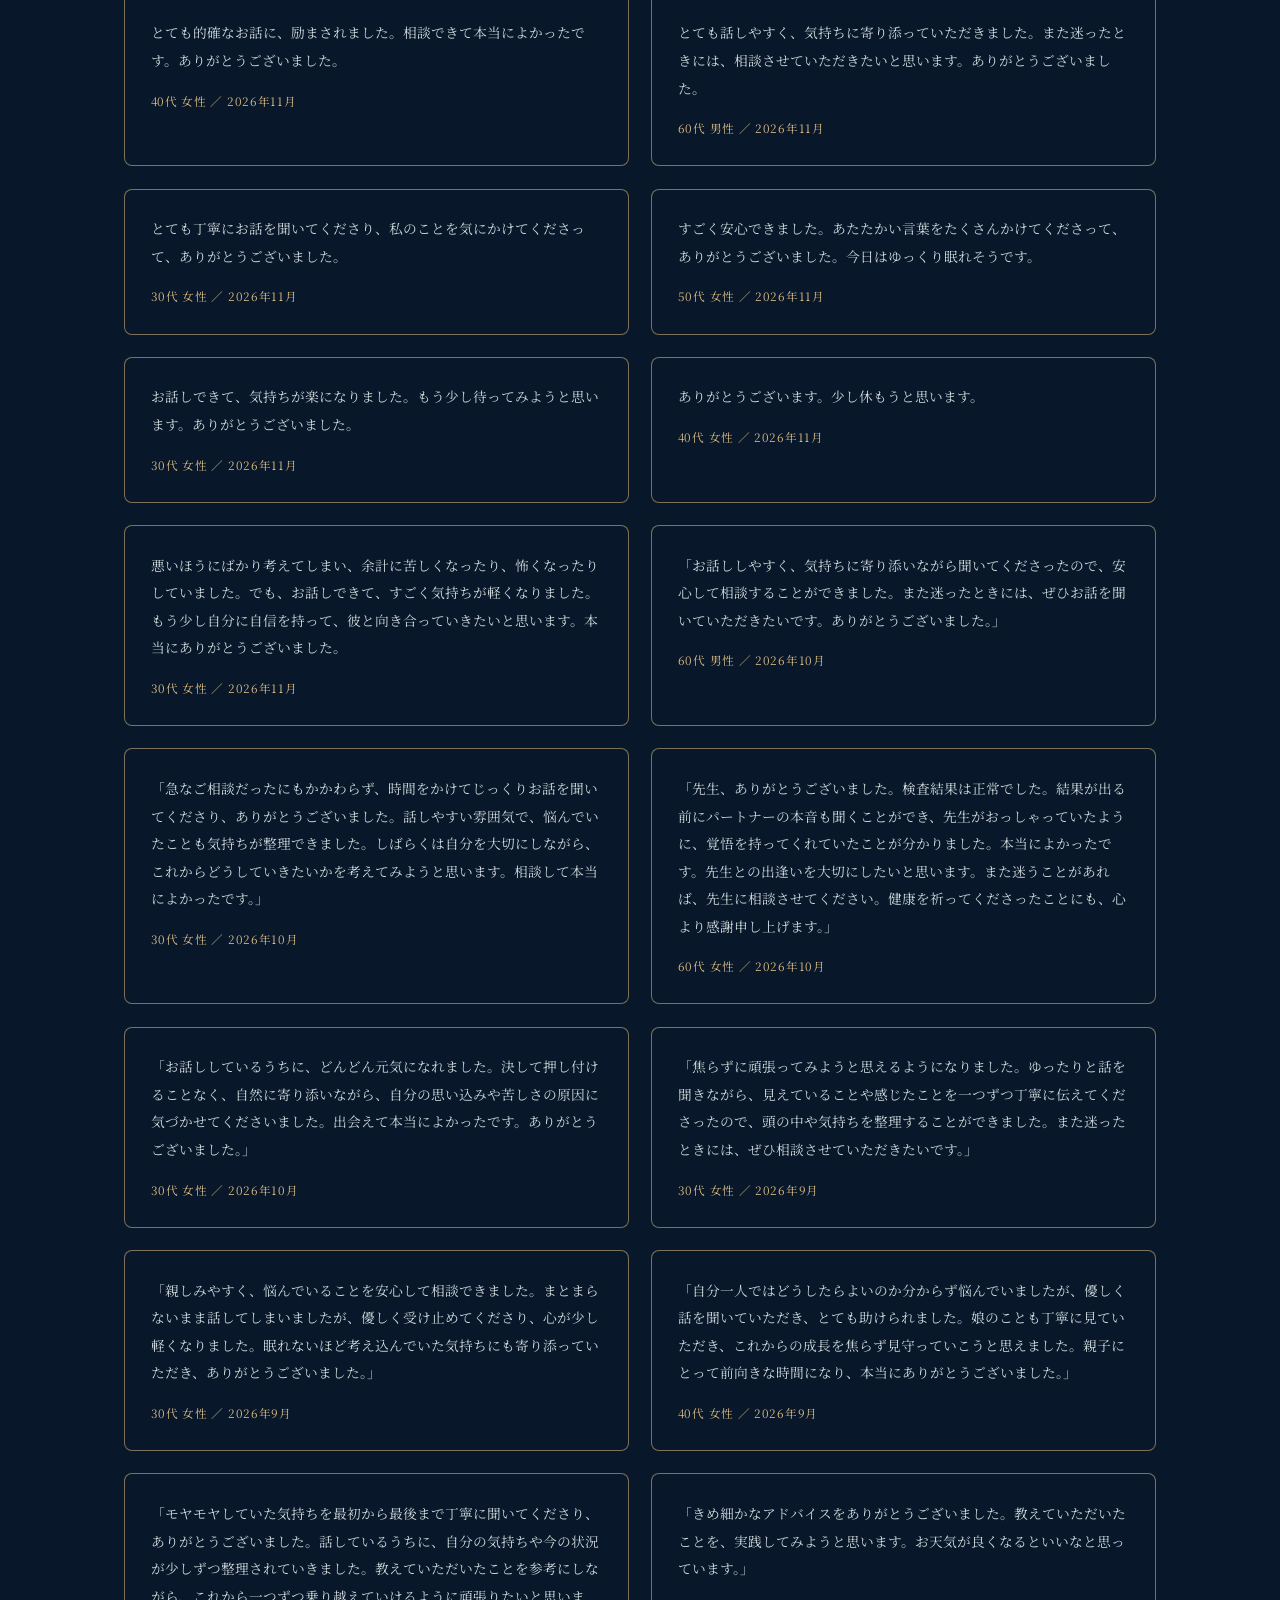
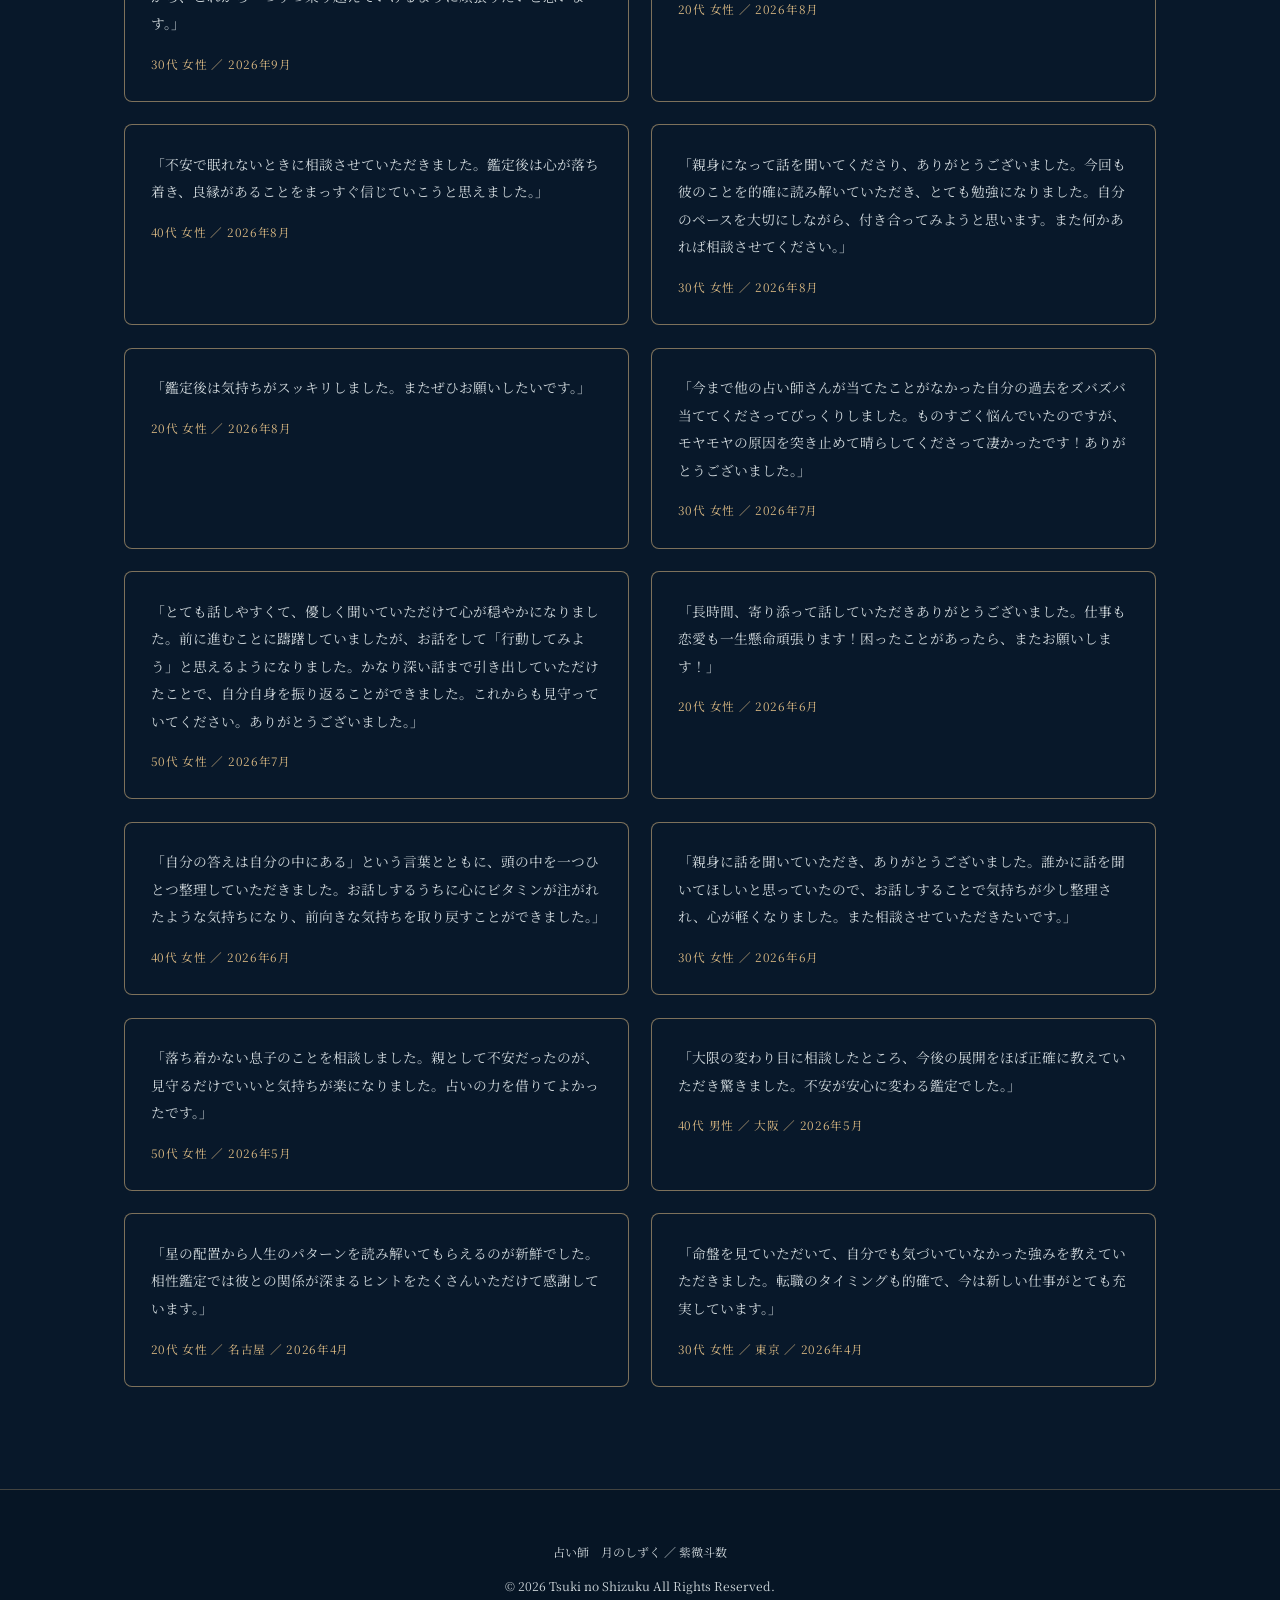
==== commit 5fab4e1c: "Add files via upload" ====
--- a/index.html
+++ b/index.html
@@ -262,7 +262,7 @@
     <div class="testimonials">
       <div class="testimonial">
         <div class="testimonial-text">とても的確なお話に、励まされました。相談できて本当によかったです。ありがとうございました。</div>
-        <div class="testimonial-author">30〜50代 女性 ／ 2026年11月</div>
+        <div class="testimonial-author">40代 女性 ／ 2026年11月</div>
       </div>
       <div class="testimonial">
         <div class="testimonial-text">とても話しやすく、気持ちに寄り添っていただきました。また迷ったときには、相談させていただきたいと思います。ありがとうございました。</div>
@@ -270,23 +270,23 @@
       </div>
       <div class="testimonial">
         <div class="testimonial-text">とても丁寧にお話を聞いてくださり、私のことを気にかけてくださって、ありがとうございました。</div>
-        <div class="testimonial-author">30〜50代 女性 ／ 2026年11月</div>
+        <div class="testimonial-author">30代 女性 ／ 2026年11月</div>
       </div>
       <div class="testimonial">
         <div class="testimonial-text">すごく安心できました。あたたかい言葉をたくさんかけてくださって、ありがとうございました。今日はゆっくり眠れそうです。</div>
-        <div class="testimonial-author">30〜50代 女性 ／ 2026年11月</div>
+        <div class="testimonial-author">50代 女性 ／ 2026年11月</div>
       </div>
       <div class="testimonial">
         <div class="testimonial-text">お話しできて、気持ちが楽になりました。もう少し待ってみようと思います。ありがとうございました。</div>
-        <div class="testimonial-author">30〜50代 女性 ／ 2026年11月</div>
+        <div class="testimonial-author">30代 女性 ／ 2026年11月</div>
       </div>
       <div class="testimonial">
         <div class="testimonial-text">ありがとうございます。少し休もうと思います。</div>
-        <div class="testimonial-author">30〜50代 女性 ／ 2026年11月</div>
+        <div class="testimonial-author">40代 女性 ／ 2026年11月</div>
       </div>
       <div class="testimonial">
         <div class="testimonial-text">悪いほうにばかり考えてしまい、余計に苦しくなったり、怖くなったりしていました。でも、お話しできて、すごく気持ちが軽くなりました。もう少し自分に自信を持って、彼と向き合っていきたいと思います。本当にありがとうございました。</div>
-        <div class="testimonial-author">30〜50代 女性 ／ 2026年11月</div>
+        <div class="testimonial-author">30代 女性 ／ 2026年11月</div>
       </div>
       <div class="testimonial">
         <div class="testimonial-text">「お話ししやすく、気持ちに寄り添いながら聞いてくださったので、安心して相談することができました。また迷ったときには、ぜひお話を聞いていただきたいです。ありがとうございました。」</div>
